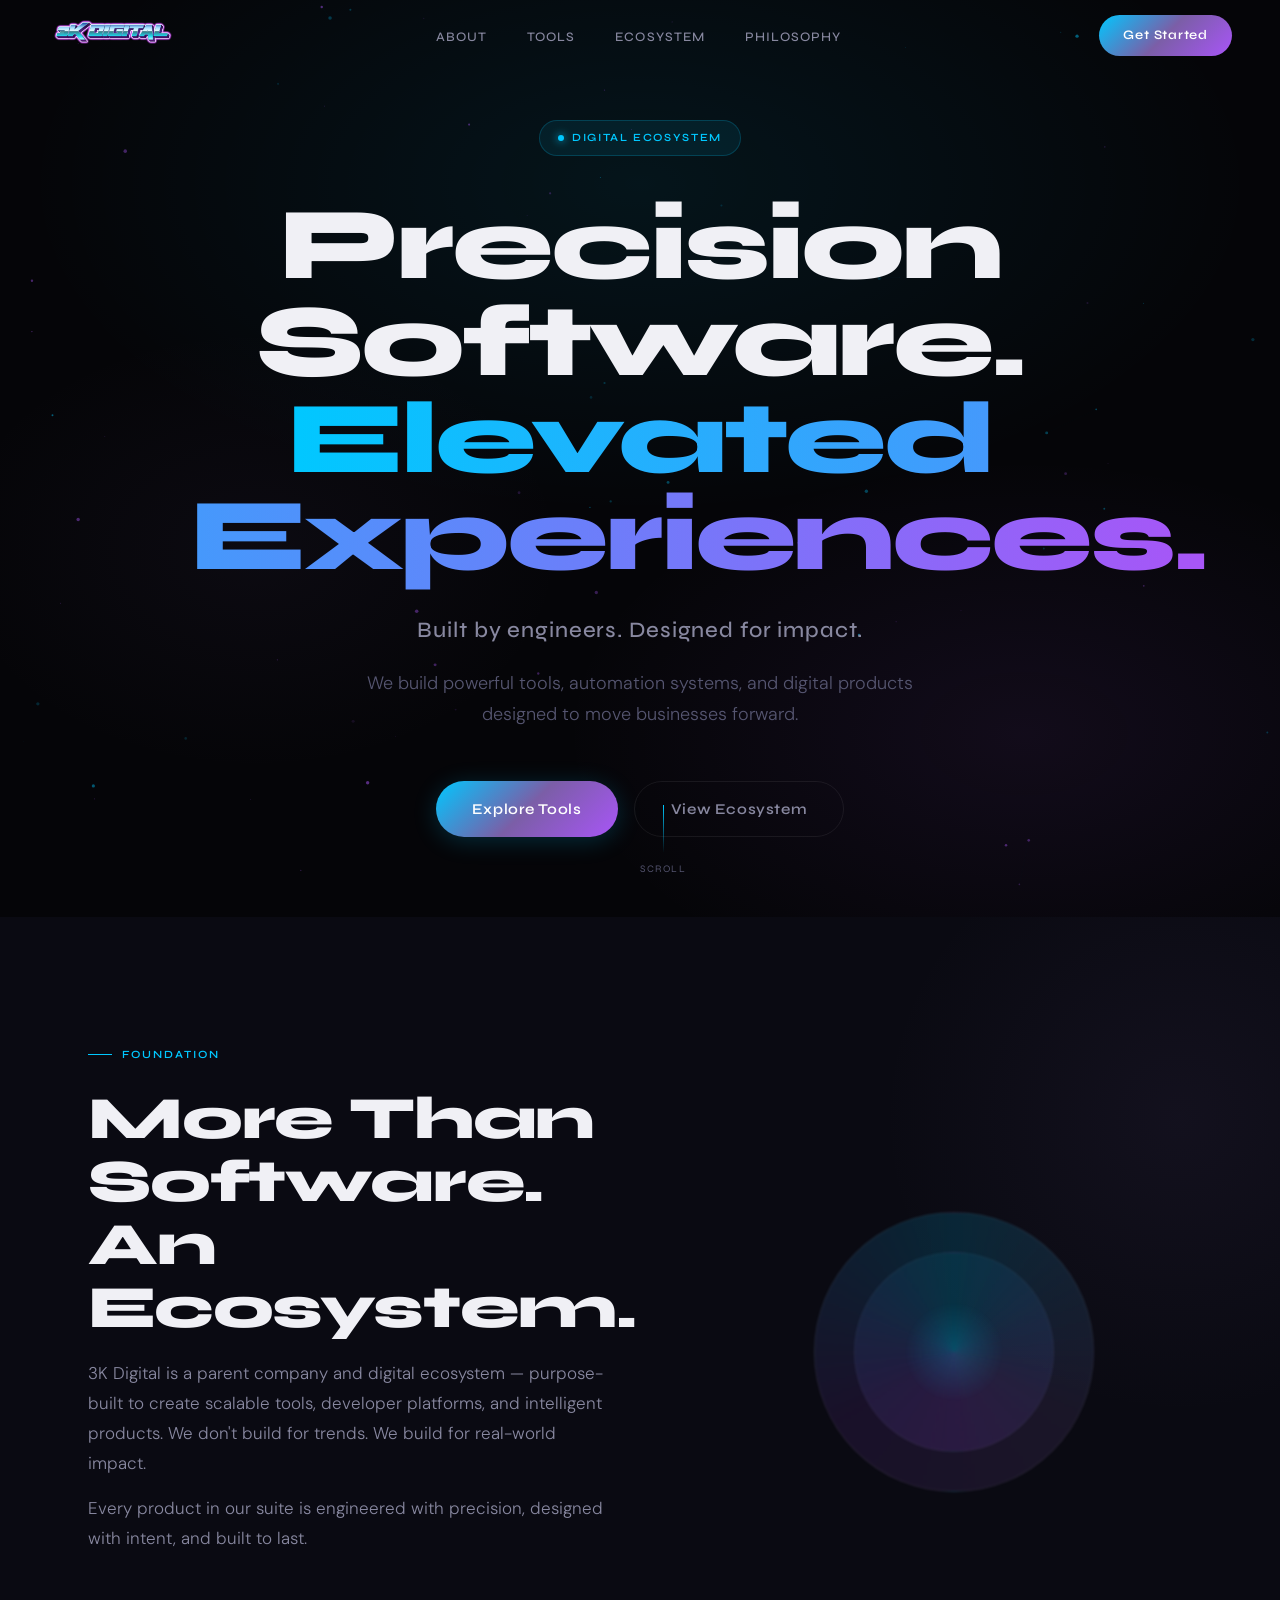
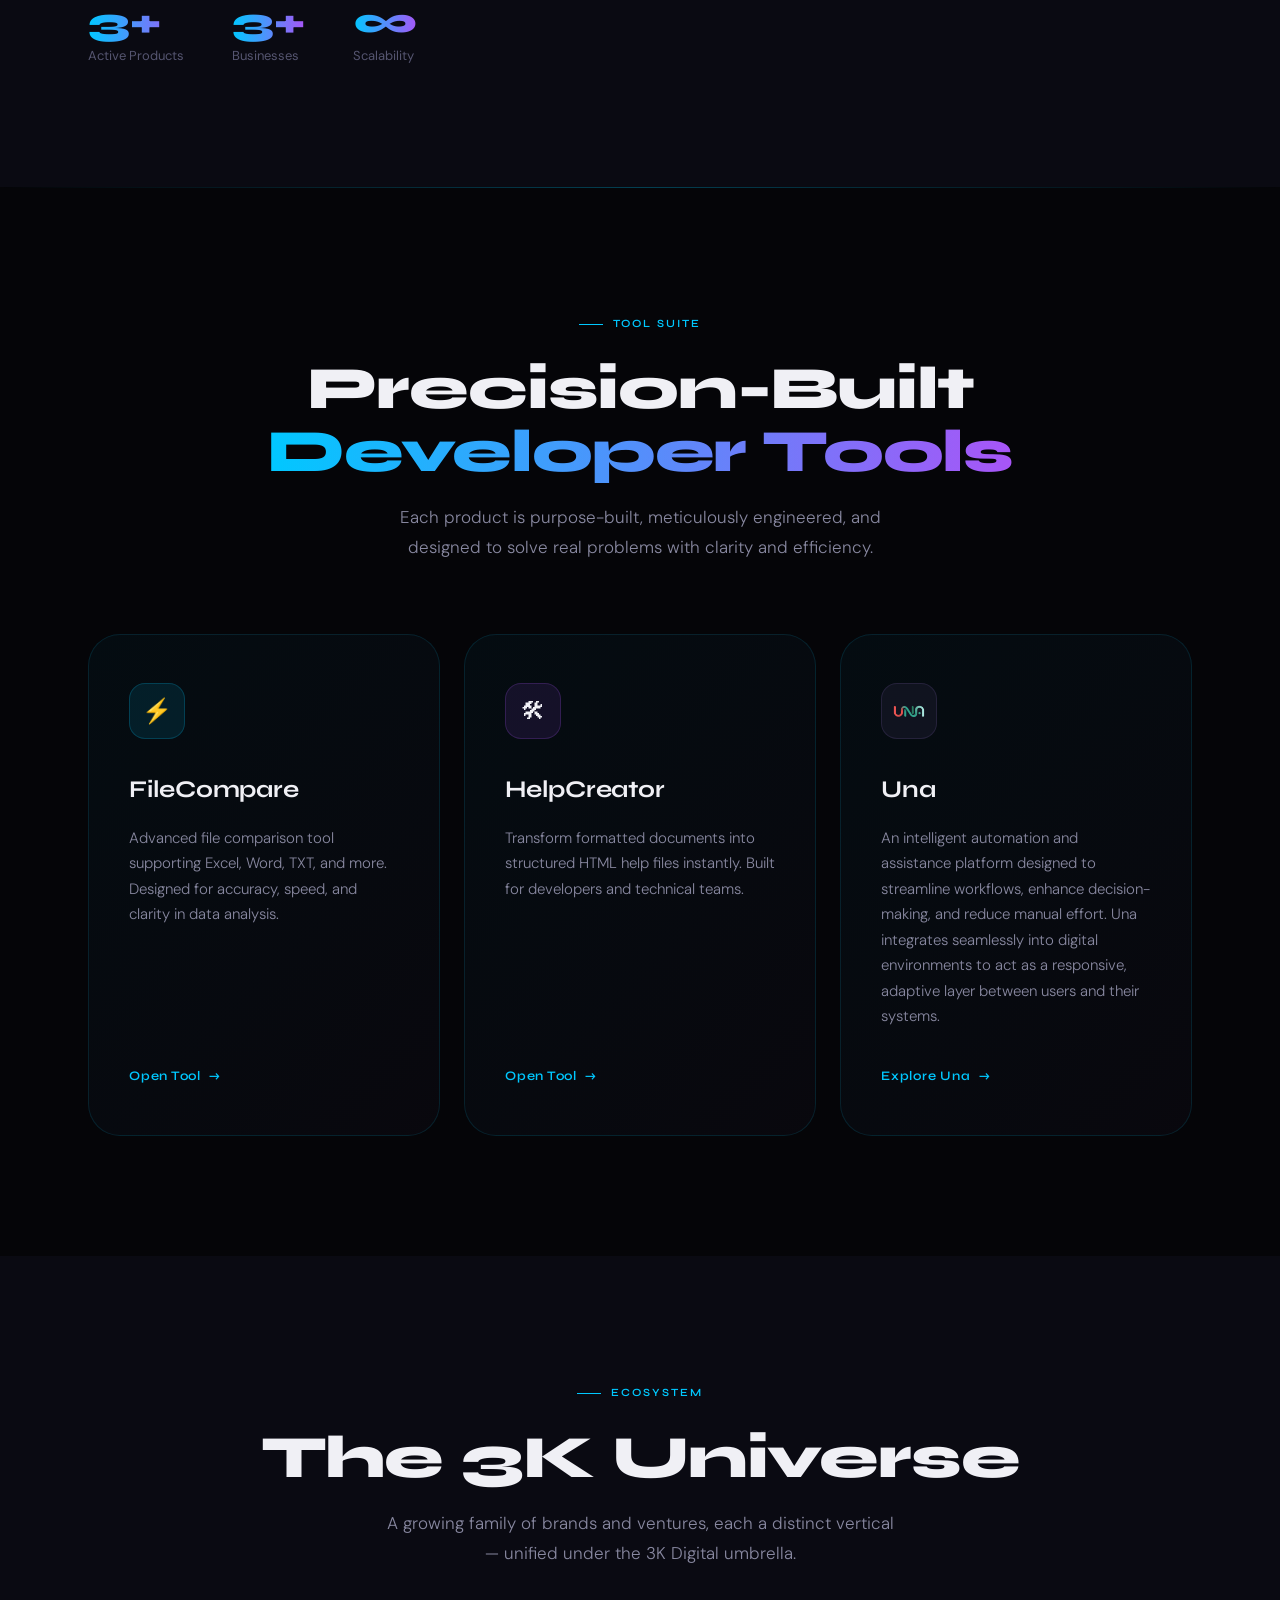
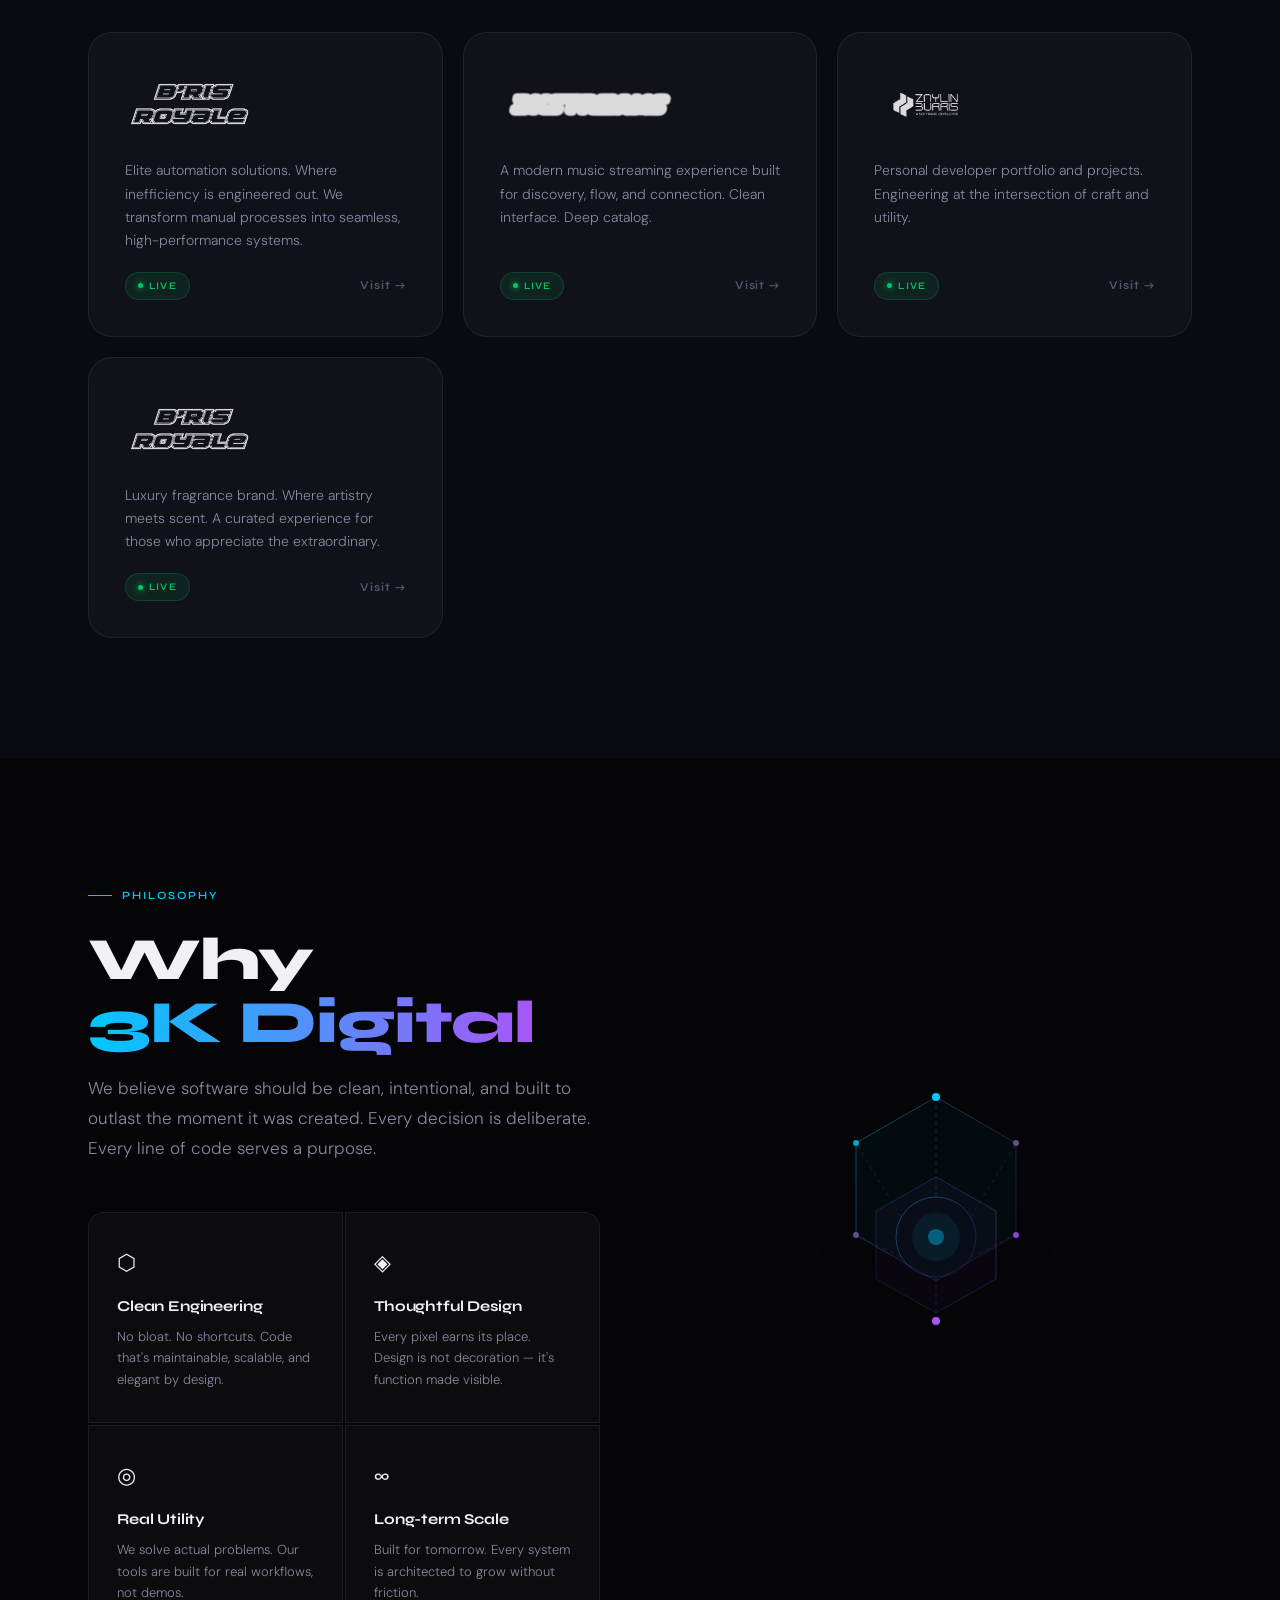
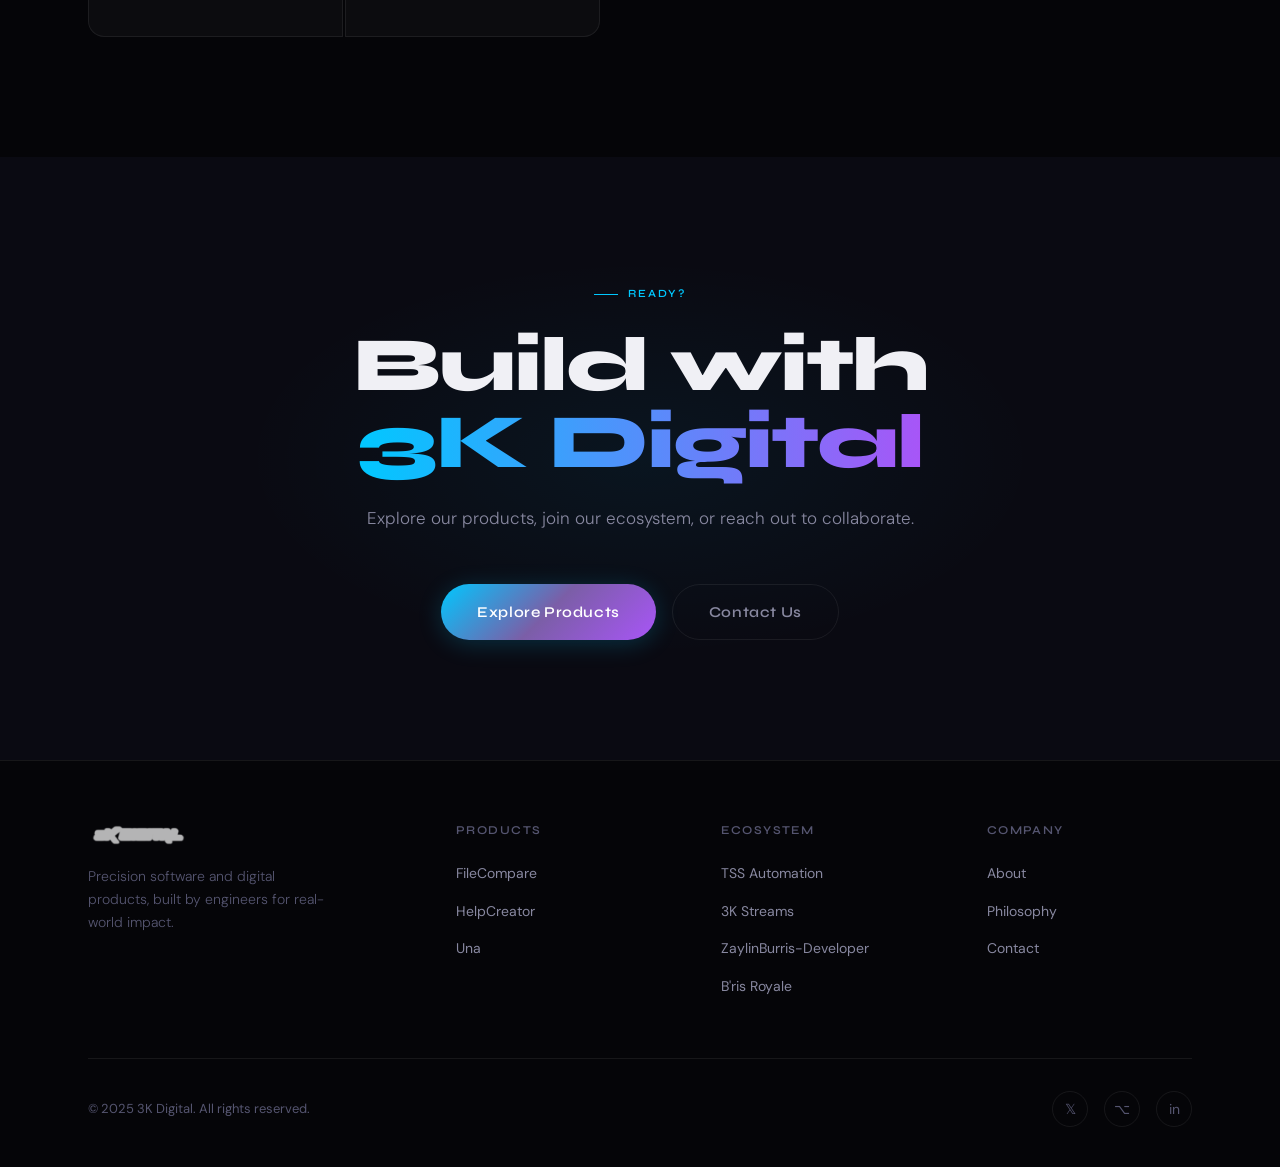
==== index.html @ b98f4174 "Architecture Improvements" ====
<!DOCTYPE html>
<html lang="en">
<head>
  <meta charset="UTF-8">
  <meta name="viewport" content="width=device-width, initial-scale=1.0">
  <title>3K Digital — Precision Software. Elevated Experiences.</title>
  <link rel="preconnect" href="https://fonts.googleapis.com">
  <link rel="preconnect" href="https://fonts.gstatic.com" crossorigin>
  <link href="https://fonts.googleapis.com/css2?family=Syne:wght@400;500;600;700;800&family=DM+Sans:ital,opsz,wght@0,9..40,300;0,9..40,400;0,9..40,500;1,9..40,300&display=swap" rel="stylesheet">
  <link rel="stylesheet" href="css/styles.css">
</head>
<body>

<!-- NAVIGATION -->
<nav id="navbar">
  <a class="nav-logo" href="#">
    <img src="assets/logos/3k-digital-logo.png" alt="3K Digital">
  </a>
  <ul class="nav-links">
    <li><a href="#about">About</a></li>
    <li><a href="#tools">Tools</a></li>
    <li><a href="#ecosystem">Ecosystem</a></li>
    <li><a href="#philosophy">Philosophy</a></li>
  </ul>
  <a href="#cta" class="nav-cta">Get Started</a>
  <div class="hamburger" id="hamburger">
    <span></span><span></span><span></span>
  </div>
</nav>

<!-- HERO -->
<section id="hero">
  <div class="hero-bg"></div>
  <canvas id="hero-canvas"></canvas>
  <div class="hero-content">
    <div class="hero-badge">Digital Ecosystem</div>
    <h1 class="hero-title">
      Precision Software.<br>
      <span class="gradient-text">Elevated Experiences.</span>
    </h1>
    <p class="hero-tagline">Built by engineers. Designed for impact.</p>
    <p class="hero-sub">We build powerful tools, automation systems, and digital products designed to move businesses forward.</p>
    <div class="hero-actions">
      <a href="#tools" class="btn-primary">Explore Tools</a>
      <a href="#ecosystem" class="btn-ghost">View Ecosystem</a>
    </div>
  </div>
  <div class="scroll-indicator">
    <div class="scroll-line"></div>
    <span>Scroll</span>
  </div>
</section>

<!-- ABOUT -->
<section id="about">
  <div class="container">
    <div class="about-grid">
      <div class="about-text reveal">
        <div class="section-label">Foundation</div>
        <h2 class="section-title">More Than Software.<br>An Ecosystem.</h2>
        <p class="section-desc">3K Digital is a parent company and digital ecosystem — purpose-built to create scalable tools, developer platforms, and intelligent products. We don't build for trends. We build for real-world impact.</p>
        <p class="section-desc" style="margin-top:16px;">Every product in our suite is engineered with precision, designed with intent, and built to last.</p>
        <div class="about-stats">
          <div class="stat">
            <div class="stat-num">3+</div>
            <div class="stat-label">Active Products</div>
          </div>
          <div class="stat">
            <div class="stat-num">3+</div>
            <div class="stat-label">Businesses</div>
          </div>
          <div class="stat">
            <div class="stat-num">∞</div>
            <div class="stat-label">Scalability</div>
          </div>
        </div>
      </div>
      <div class="about-visual reveal reveal-delay-2">
        <div class="about-orb orb-1"></div>
        <div class="about-orb orb-2"></div>
        <div class="about-orb orb-3"></div>
      </div>
    </div>
  </div>
</section>

<!-- TOOLS -->
<section id="tools">
  <div class="container">
    <div class="tools-header reveal">
      <div class="section-label">Tool Suite</div>
      <h2 class="section-title">Precision-Built<br><span class="gradient-text">Developer Tools</span></h2>
      <p class="section-desc">Each product is purpose-built, meticulously engineered, and designed to solve real problems with clarity and efficiency.</p>
    </div>
    <div class="tools-grid">

      <div class="tool-card featured reveal reveal-delay-1">
        <div class="tool-icon tool-icon-fc">⚡</div>
        <div class="tool-name">FileCompare</div>
        <div class="tool-desc">Advanced file comparison tool supporting Excel, Word, TXT, and more. Designed for accuracy, speed, and clarity in data analysis.</div>
        <a href="#" class="tool-link">Open Tool</a>
      </div>

      <div class="tool-card featured reveal reveal-delay-2">
        <div class="tool-icon tool-icon-hc">🛠</div>
        <div class="tool-name">HelpCreator</div>
        <div class="tool-desc">Transform formatted documents into structured HTML help files instantly. Built for developers and technical teams.</div>
        <a href="#" class="tool-link">Open Tool</a>
      </div>

      <div class="tool-card featured reveal reveal-delay-3">
        <div class="tool-icon tool-icon-una">
          <img src="assets/logos/una-logo.png" alt="Una">
        </div>
        <div class="tool-name">Una</div>
        <div class="tool-desc">An intelligent automation and assistance platform designed to streamline workflows, enhance decision-making, and reduce manual effort. Una integrates seamlessly into digital environments to act as a responsive, adaptive layer between users and their systems.</div>
        <a href="#" class="tool-link">Explore Una</a>
      </div>

    </div>
  </div>
</section>

<!-- ECOSYSTEM -->
<section id="ecosystem">
  <div class="container">
    <div class="eco-header reveal">
      <div class="section-label">Ecosystem</div>
      <h2 class="section-title">The 3K Universe</h2>
      <p class="section-desc" style="margin:0 auto;">A growing family of brands and ventures, each a distinct vertical — unified under the 3K Digital umbrella.</p>
    </div>

    <!--
      ECOSYSTEM CARDS
      To add a new business, copy one of the .eco-card blocks below.
      Update: logo src, description, badge class (badge-live or badge-soon), and link href.
    -->
    <div class="eco-grid" id="eco-grid">

        <div class="eco-card reveal reveal-delay-3">
            <div class="eco-logo-wrap">
                <img src="assets/logos/bris-royale-logo.png" alt="Time Saving Solutions Automation">
            </div>
            <div class="eco-desc">Elite automation solutions. Where inefficiency is engineered out. We transform manual processes into seamless, high-performance systems.</div>
            <div class="eco-footer">
                <span class="badge badge-live">Live</span>
                <a href="https://www.tss-automations.com" class="eco-link">Visit →</a>
            </div>
        </div>

        <div class="eco-card reveal reveal-delay-1">
            <div class="eco-logo-wrap">
                <img src="assets/logos/3kstreams-logo.png" alt="3K Streams">
            </div>
            <div class="eco-desc">A modern music streaming experience built for discovery, flow, and connection. Clean interface. Deep catalog.</div>
            <div class="eco-footer">
                <span class="badge badge-live">Live</span>
                <a href="https://3kstreams.azurewebsites.net" class="eco-link">Visit →</a>
            </div>
        </div>

        <div class="eco-card reveal reveal-delay-2">
            <div class="eco-logo-wrap">
                <img src="assets/logos/zaylin-burris-logo.png" alt="ZaylinBurris Developer">
            </div>
            <div class="eco-desc">Personal developer portfolio and projects. Engineering at the intersection of craft and utility.</div>
            <div class="eco-footer">
                <span class="badge badge-live">Live</span>
                <a href="https://zaylinburris-developer.us" class="eco-link">Visit →</a>
            </div>
        </div>

        <div class="eco-card reveal reveal-delay-3">
            <div class="eco-logo-wrap">
                <img src="assets/logos/bris-royale-logo.png" alt="B'ris Royale">
            </div>
            <div class="eco-desc">Luxury fragrance brand. Where artistry meets scent. A curated experience for those who appreciate the extraordinary.</div>
            <div class="eco-footer">
                <span class="badge badge-live">Live</span>
                <a href="https://www.bris-royale.com" class="eco-link">Visit →</a>
            </div>
        </div>

    </div>
  </div>
</section>

<!-- PHILOSOPHY -->
<section id="philosophy">
  <div class="container">
    <div class="phil-grid">
      <div class="reveal">
        <div class="section-label">Philosophy</div>
        <h2 class="section-title">Why<br><span class="gradient-text">3K Digital</span></h2>
        <p class="section-desc">We believe software should be clean, intentional, and built to outlast the moment it was created. Every decision is deliberate. Every line of code serves a purpose.</p>
        <div class="phil-pillars">
          <div class="pillar">
            <div class="pillar-icon">⬡</div>
            <div class="pillar-title">Clean Engineering</div>
            <div class="pillar-desc">No bloat. No shortcuts. Code that's maintainable, scalable, and elegant by design.</div>
          </div>
          <div class="pillar">
            <div class="pillar-icon">◈</div>
            <div class="pillar-title">Thoughtful Design</div>
            <div class="pillar-desc">Every pixel earns its place. Design is not decoration — it's function made visible.</div>
          </div>
          <div class="pillar">
            <div class="pillar-icon">◎</div>
            <div class="pillar-title">Real Utility</div>
            <div class="pillar-desc">We solve actual problems. Our tools are built for real workflows, not demos.</div>
          </div>
          <div class="pillar">
            <div class="pillar-icon">∞</div>
            <div class="pillar-title">Long-term Scale</div>
            <div class="pillar-desc">Built for tomorrow. Every system is architected to grow without friction.</div>
          </div>
        </div>
      </div>
      <div class="phil-visual reveal reveal-delay-2">
        <div class="phil-lines">
          <svg viewBox="0 0 500 480" fill="none" xmlns="http://www.w3.org/2000/svg">
            <defs>
              <linearGradient id="lineGrad1" x1="0" y1="0" x2="1" y2="1">
                <stop offset="0%" stop-color="#00c8ff" stop-opacity="0.4"/>
                <stop offset="100%" stop-color="#a855f7" stop-opacity="0.1"/>
              </linearGradient>
              <linearGradient id="lineGrad2" x1="1" y1="0" x2="0" y2="1">
                <stop offset="0%" stop-color="#a855f7" stop-opacity="0.3"/>
                <stop offset="100%" stop-color="#00c8ff" stop-opacity="0.1"/>
              </linearGradient>
            </defs>
            <polygon points="250,80 330,126 330,218 250,264 170,218 170,126" stroke="url(#lineGrad1)" stroke-width="1" fill="rgba(0,200,255,0.03)"/>
            <polygon points="250,160 310,194 310,262 250,296 190,262 190,194" stroke="url(#lineGrad2)" stroke-width="1" fill="rgba(168,85,247,0.03)"/>
            <polygon points="250,40 370,106 370,238 250,304 130,238 130,106" stroke="rgba(0,200,255,0.08)" stroke-width="0.5" fill="none"/>
            <polygon points="250,10 400,92 400,256 250,338 100,256 100,92" stroke="rgba(168,85,247,0.05)" stroke-width="0.5" fill="none"/>
            <circle cx="250" cy="220" r="40" fill="none" stroke="url(#lineGrad1)" stroke-width="1"/>
            <circle cx="250" cy="220" r="24" fill="rgba(0,200,255,0.08)"/>
            <circle cx="250" cy="220" r="8" fill="rgba(0,200,255,0.4)"/>
            <line x1="250" y1="180" x2="250" y2="80" stroke="rgba(0,200,255,0.2)" stroke-width="1" stroke-dasharray="4 4"/>
            <line x1="285" y1="200" x2="330" y2="126" stroke="rgba(0,200,255,0.15)" stroke-width="1" stroke-dasharray="4 4"/>
            <line x1="285" y1="240" x2="330" y2="218" stroke="rgba(168,85,247,0.15)" stroke-width="1" stroke-dasharray="4 4"/>
            <line x1="250" y1="260" x2="250" y2="304" stroke="rgba(168,85,247,0.2)" stroke-width="1" stroke-dasharray="4 4"/>
            <line x1="215" y1="240" x2="170" y2="218" stroke="rgba(168,85,247,0.15)" stroke-width="1" stroke-dasharray="4 4"/>
            <line x1="215" y1="200" x2="170" y2="126" stroke="rgba(0,200,255,0.15)" stroke-width="1" stroke-dasharray="4 4"/>
            <circle cx="250" cy="80" r="4" fill="#00c8ff"/>
            <circle cx="330" cy="126" r="3" fill="#7b5ea7" opacity="0.8"/>
            <circle cx="330" cy="218" r="3" fill="#a855f7" opacity="0.8"/>
            <circle cx="250" cy="304" r="4" fill="#a855f7"/>
            <circle cx="170" cy="218" r="3" fill="#7b5ea7" opacity="0.8"/>
            <circle cx="170" cy="126" r="3" fill="#00c8ff" opacity="0.8"/>
          </svg>
        </div>
      </div>
    </div>
  </div>
</section>

<!-- CTA -->
<section id="cta">
  <div class="container" style="position:relative;z-index:1;">
    <div class="reveal">
      <div class="section-label" style="justify-content:center;">Ready?</div>
      <h2 class="cta-title">Build with<br><span class="gradient-text">3K Digital</span></h2>
      <p class="cta-sub">Explore our products, join our ecosystem, or reach out to collaborate.</p>
      <div class="cta-actions">
        <a href="#tools" class="btn-primary">Explore Products</a>
        <a href="mailto:zaylinburris@gmail.com" class="btn-ghost">Contact Us</a>
      </div>
    </div>
  </div>
</section>

<!-- FOOTER -->
<footer>
  <div class="container">
    <div class="footer-grid">
      <div class="footer-brand">
        <img src="assets/logos/3k-digital-logo.png" alt="3K Digital">
        <p>Precision software and digital products, built by engineers for real-world impact.</p>
      </div>
      <div class="footer-col">
        <h4>Products</h4>
        <ul>
          <li><a href="#">FileCompare</a></li>
          <li><a href="#">HelpCreator</a></li>
          <li><a href="#">Una</a></li>
        </ul>
      </div>
      <div class="footer-col">
        <h4>Ecosystem</h4>
        <ul>
            <li><a href="https://www.tss-automations.com" target="_blank" rel="noopener noreferrer">TSS Automation</a></li>
            <li><a href="https://3kstreams.azurewebsites.net" target="_blank" rel="noopener noreferrer">3K Streams</a></li>
            <li><a href="https://www.zaylinburris-developer.us/" target="_blank" rel="noopener noreferrer">ZaylinBurris-Developer</a></li>
            <li><a href="https://www.bris-royale.com" target="_blank" rel="noopener noreferrer">B'ris Royale</a></li>
            <!--<li><a href="#">ZaylinBurris</a></li>
    <li><a href="#">B'ris Royale</a></li>-->
        </ul>
      </div>
      <div class="footer-col">
        <h4>Company</h4>
        <ul>
          <li><a href="#about">About</a></li>
          <li><a href="#philosophy">Philosophy</a></li>
          <li><a href="mailto:zaylinburris@gmail.com">Contact</a></li>
        </ul>
      </div>
    </div>
    <div class="footer-bottom">
      <div class="footer-copy">© 2025 3K Digital. All rights reserved.</div>
      <div class="social-links">
        <a href="#" class="social-link" aria-label="Twitter">𝕏</a>
        <a href="#" class="social-link" aria-label="GitHub">⌥</a>
        <a href="#" class="social-link" aria-label="LinkedIn">in</a>
      </div>
    </div>
  </div>
</footer>

<script src="js/main.js"></script>
</body>
</html>
---- css/styles.css ----
/* ─────────────────────────────────────────
   3K Digital — Main Stylesheet
   ───────────────────────────────────────── */

:root {
  --bg-primary: #050508;
  --bg-secondary: #0a0a12;
  --bg-card: rgba(255,255,255,0.03);
  --bg-card-hover: rgba(255,255,255,0.06);
  --border: rgba(255,255,255,0.07);
  --border-hover: rgba(100,180,255,0.25);
  --text-primary: #f0f0f5;
  --text-secondary: #8888a0;
  --text-muted: #555570;
  --accent-cyan: #00c8ff;
  --accent-purple: #7b5ea7;
  --accent-violet: #a855f7;
  --accent-gradient: linear-gradient(135deg, #00c8ff 0%, #7b5ea7 50%, #a855f7 100%);
  --accent-gradient-text: linear-gradient(90deg, #00c8ff, #a855f7);
  --glow-cyan: 0 0 40px rgba(0,200,255,0.15);
  --glow-purple: 0 0 40px rgba(168,85,247,0.15);
  --radius-sm: 8px;
  --radius-md: 16px;
  --radius-lg: 24px;
  --radius-xl: 32px;
  --font-display: 'Syne', sans-serif;
  --font-body: 'DM Sans', sans-serif;
  --nav-height: 72px;
  --section-pad: 120px;
}

*, *::before, *::after { box-sizing: border-box; margin: 0; padding: 0; }
html { scroll-behavior: smooth; }

body {
  background: var(--bg-primary);
  color: var(--text-primary);
  font-family: var(--font-body);
  font-size: 16px;
  line-height: 1.6;
  overflow-x: hidden;
  -webkit-font-smoothing: antialiased;
}

/* ─── SCROLLBAR ─── */
::-webkit-scrollbar { width: 4px; }
::-webkit-scrollbar-track { background: var(--bg-primary); }
::-webkit-scrollbar-thumb { background: var(--accent-purple); border-radius: 2px; }

/* ─── NAV ─── */
nav {
  position: fixed;
  top: 0; left: 0; right: 0;
  height: var(--nav-height);
  display: flex;
  align-items: center;
  justify-content: space-between;
  padding: 0 48px;
  z-index: 1000;
  transition: background 0.4s ease, backdrop-filter 0.4s ease, border-color 0.4s ease;
  border-bottom: 1px solid transparent;
}
nav.scrolled {
  background: rgba(5,5,8,0.85);
  backdrop-filter: blur(20px);
  border-color: var(--border);
}
.nav-logo img {
  height: 36px;
  width: auto;
  object-fit: contain;
}
.nav-links {
  display: flex;
  gap: 40px;
  list-style: none;
}
.nav-links a {
  color: var(--text-secondary);
  text-decoration: none;
  font-family: var(--font-display);
  font-size: 13px;
  font-weight: 500;
  letter-spacing: 0.08em;
  text-transform: uppercase;
  transition: color 0.2s;
}
.nav-links a:hover { color: var(--text-primary); }
.nav-cta {
  background: var(--accent-gradient);
  color: white;
  border: none;
  padding: 10px 24px;
  border-radius: 100px;
  font-family: var(--font-display);
  font-size: 13px;
  font-weight: 600;
  letter-spacing: 0.06em;
  cursor: pointer;
  transition: opacity 0.2s, transform 0.2s;
  text-decoration: none;
}
.nav-cta:hover { opacity: 0.85; transform: scale(1.02); }
.hamburger { display: none; flex-direction: column; gap: 5px; cursor: pointer; }
.hamburger span { display: block; width: 22px; height: 2px; background: var(--text-primary); border-radius: 2px; transition: all 0.3s; }

/* ─── HERO ─── */
#hero {
  position: relative;
  min-height: 100vh;
  display: flex;
  align-items: center;
  justify-content: center;
  text-align: center;
  padding: 120px 24px 80px;
  overflow: hidden;
}
#hero-canvas {
  position: absolute;
  top: 0; left: 0;
  width: 100%; height: 100%;
  pointer-events: none;
  z-index: 0;
}
.hero-bg {
  position: absolute;
  inset: 0;
  background:
    radial-gradient(ellipse 80% 60% at 50% 20%, rgba(0,200,255,0.08) 0%, transparent 60%),
    radial-gradient(ellipse 60% 50% at 80% 80%, rgba(168,85,247,0.08) 0%, transparent 60%),
    radial-gradient(ellipse 40% 40% at 20% 60%, rgba(123,94,167,0.06) 0%, transparent 60%);
}
.hero-content { position: relative; z-index: 1; max-width: 900px; }

.hero-badge {
  display: inline-flex;
  align-items: center;
  gap: 8px;
  background: rgba(0,200,255,0.08);
  border: 1px solid rgba(0,200,255,0.2);
  color: var(--accent-cyan);
  font-family: var(--font-display);
  font-size: 11px;
  font-weight: 600;
  letter-spacing: 0.15em;
  text-transform: uppercase;
  padding: 8px 18px;
  border-radius: 100px;
  margin-bottom: 40px;
  opacity: 0;
  animation: fadeUp 0.8s 0.2s forwards;
}
.hero-badge::before {
  content: '';
  width: 6px; height: 6px;
  border-radius: 50%;
  background: var(--accent-cyan);
  box-shadow: 0 0 8px var(--accent-cyan);
  animation: pulse 2s infinite;
}

h1.hero-title {
  font-family: var(--font-display);
  font-size: clamp(52px, 8vw, 108px);
  font-weight: 800;
  line-height: 0.95;
  letter-spacing: -0.03em;
  margin-bottom: 28px;
  opacity: 0;
  animation: fadeUp 0.9s 0.4s forwards;
}
.gradient-text {
  background: var(--accent-gradient-text);
  -webkit-background-clip: text;
  -webkit-text-fill-color: transparent;
  background-clip: text;
}
.hero-tagline {
  font-family: var(--font-display);
  font-size: clamp(16px, 2.5vw, 22px);
  font-weight: 500;
  color: var(--text-secondary);
  letter-spacing: 0.04em;
  margin-bottom: 20px;
  opacity: 0;
  animation: fadeUp 0.9s 0.55s forwards;
}
.hero-sub {
  font-size: clamp(15px, 1.8vw, 18px);
  color: var(--text-muted);
  max-width: 600px;
  margin: 0 auto 52px;
  line-height: 1.7;
  font-weight: 300;
  opacity: 0;
  animation: fadeUp 0.9s 0.7s forwards;
}
.hero-actions {
  display: flex;
  gap: 16px;
  justify-content: center;
  flex-wrap: wrap;
  opacity: 0;
  animation: fadeUp 0.9s 0.85s forwards;
}

/* ─── SCROLL INDICATOR ─── */
.scroll-indicator {
  position: absolute;
  bottom: 40px;
  left: 50%;
  transform: translateX(-50%);
  display: flex;
  flex-direction: column;
  align-items: center;
  gap: 8px;
  opacity: 0;
  animation: fadeUp 1s 1.2s forwards;
}
.scroll-indicator span {
  font-size: 10px;
  letter-spacing: 0.15em;
  text-transform: uppercase;
  color: var(--text-muted);
  font-family: var(--font-display);
}
.scroll-line {
  width: 1px;
  height: 48px;
  background: linear-gradient(to bottom, var(--accent-cyan), transparent);
  animation: scrollLine 1.5s ease-in-out infinite;
}

/* ─── BUTTONS ─── */
.btn-primary {
  background: var(--accent-gradient);
  color: white;
  border: none;
  padding: 16px 36px;
  border-radius: 100px;
  font-family: var(--font-display);
  font-size: 15px;
  font-weight: 600;
  letter-spacing: 0.04em;
  cursor: pointer;
  text-decoration: none;
  display: inline-block;
  transition: transform 0.25s ease, box-shadow 0.25s ease, opacity 0.25s;
  box-shadow: 0 4px 24px rgba(0,200,255,0.2);
}
.btn-primary:hover {
  transform: translateY(-2px) scale(1.02);
  box-shadow: 0 8px 36px rgba(0,200,255,0.3);
}
.btn-ghost {
  background: transparent;
  color: var(--text-secondary);
  border: 1px solid var(--border);
  padding: 15px 36px;
  border-radius: 100px;
  font-family: var(--font-display);
  font-size: 15px;
  font-weight: 600;
  letter-spacing: 0.04em;
  cursor: pointer;
  text-decoration: none;
  display: inline-block;
  transition: border-color 0.25s, color 0.25s, transform 0.25s;
}
.btn-ghost:hover {
  border-color: var(--border-hover);
  color: var(--text-primary);
  transform: translateY(-2px);
}
.btn-sm { padding: 10px 22px; font-size: 13px; }

/* ─── SECTIONS ─── */
section { padding: var(--section-pad) 0; }
.container { max-width: 1200px; margin: 0 auto; padding: 0 48px; }

.section-label {
  display: inline-flex;
  align-items: center;
  gap: 10px;
  font-family: var(--font-display);
  font-size: 11px;
  font-weight: 600;
  letter-spacing: 0.18em;
  text-transform: uppercase;
  color: var(--accent-cyan);
  margin-bottom: 24px;
}
.section-label::before {
  content: '';
  width: 24px;
  height: 1px;
  background: var(--accent-cyan);
}
h2.section-title {
  font-family: var(--font-display);
  font-size: clamp(36px, 5vw, 60px);
  font-weight: 800;
  line-height: 1.05;
  letter-spacing: -0.02em;
  margin-bottom: 20px;
}
.section-desc {
  font-size: 17px;
  color: var(--text-secondary);
  line-height: 1.75;
  font-weight: 300;
  max-width: 520px;
}

/* ─── ABOUT ─── */
#about { background: var(--bg-secondary); position: relative; overflow: hidden; }
#about::before {
  content: '';
  position: absolute;
  right: -200px; top: -100px;
  width: 600px; height: 600px;
  border-radius: 50%;
  background: radial-gradient(circle, rgba(123,94,167,0.08) 0%, transparent 70%);
  pointer-events: none;
}
.about-grid { display: grid; grid-template-columns: 1fr 1fr; gap: 80px; align-items: center; }
.about-visual { position: relative; height: 420px; display: flex; align-items: center; justify-content: center; }
.about-orb { position: absolute; border-radius: 50%; filter: blur(1px); }
.orb-1 {
  width: 280px; height: 280px;
  background: conic-gradient(from 0deg, rgba(0,200,255,0.15), rgba(123,94,167,0.15), rgba(168,85,247,0.1), rgba(0,200,255,0.15));
  border: 1px solid rgba(255,255,255,0.06);
  animation: orbSpin 20s linear infinite;
}
.orb-2 {
  width: 200px; height: 200px;
  background: conic-gradient(from 180deg, rgba(168,85,247,0.12), rgba(0,200,255,0.08), rgba(168,85,247,0.12));
  border: 1px solid rgba(255,255,255,0.04);
  animation: orbSpin 14s linear infinite reverse;
}
.orb-3 {
  width: 100px; height: 100px;
  background: radial-gradient(circle, rgba(0,200,255,0.2) 0%, transparent 70%);
  animation: orbPulse 3s ease-in-out infinite;
}
.about-stats { display: flex; gap: 48px; margin-top: 48px; }
.stat-num {
  font-family: var(--font-display);
  font-size: 40px;
  font-weight: 800;
  background: var(--accent-gradient-text);
  -webkit-background-clip: text;
  -webkit-text-fill-color: transparent;
  background-clip: text;
  line-height: 1;
  margin-bottom: 4px;
}
.stat-label { font-size: 13px; color: var(--text-muted); font-weight: 400; }

/* ─── TOOLS ─── */
#tools { position: relative; overflow: hidden; }
#tools::before {
  content: '';
  position: absolute;
  top: 0; left: 0; right: 0;
  height: 1px;
  background: linear-gradient(90deg, transparent, rgba(0,200,255,0.3), transparent);
}
.tools-header { text-align: center; margin-bottom: 72px; }
.tools-header .section-label { justify-content: center; }
.tools-header .section-desc { margin: 0 auto; text-align: center; }
.tools-grid { display: grid; grid-template-columns: repeat(3, 1fr); gap: 24px; }

.tool-card {
  position: relative;
  background: var(--bg-card);
  border: 1px solid var(--border);
  border-radius: var(--radius-xl);
  padding: 48px 40px;
  cursor: pointer;
  transition: border-color 0.35s ease, background 0.35s ease, transform 0.35s ease, box-shadow 0.35s ease;
  overflow: hidden;
  display: flex;
  flex-direction: column;
}
.tool-card::before {
  content: '';
  position: absolute;
  inset: 0;
  background: var(--accent-gradient);
  opacity: 0;
  transition: opacity 0.35s ease;
  border-radius: var(--radius-xl);
  z-index: 0;
}
.tool-card:hover {
  border-color: transparent;
  transform: translateY(-6px);
  box-shadow: 0 24px 60px rgba(0,200,255,0.12), 0 0 0 1px rgba(0,200,255,0.2);
}
.tool-card:hover::before { opacity: 0.06; }
.tool-card > * { position: relative; z-index: 1; }

.tool-icon {
  width: 56px; height: 56px;
  border-radius: var(--radius-md);
  display: flex;
  align-items: center;
  justify-content: center;
  margin-bottom: 32px;
  font-size: 24px;
  transition: transform 0.35s ease;
}
.tool-card:hover .tool-icon { transform: scale(1.1) rotate(-4deg); }
.tool-icon-fc { background: rgba(0,200,255,0.1); border: 1px solid rgba(0,200,255,0.2); }
.tool-icon-hc { background: rgba(168,85,247,0.1); border: 1px solid rgba(168,85,247,0.2); }
.tool-icon-una { background: rgba(123,94,167,0.1); border: 1px solid rgba(123,94,167,0.2); }
.tool-icon-una img { width: 36px; height: auto; object-fit: contain; }

.tool-name {
  font-family: var(--font-display);
  font-size: 24px;
  font-weight: 700;
  margin-bottom: 16px;
  letter-spacing: -0.01em;
}
.tool-desc {
  font-size: 15px;
  color: var(--text-secondary);
  line-height: 1.7;
  font-weight: 300;
  flex: 1;
  margin-bottom: 36px;
}
.tool-link {
  display: inline-flex;
  align-items: center;
  gap: 8px;
  font-family: var(--font-display);
  font-size: 13px;
  font-weight: 600;
  letter-spacing: 0.06em;
  color: var(--accent-cyan);
  text-decoration: none;
  transition: gap 0.2s;
}
.tool-card:hover .tool-link { gap: 12px; }
.tool-link::after { content: '→'; }
.tool-card.featured {
  background: linear-gradient(135deg, rgba(0,200,255,0.04) 0%, rgba(123,94,167,0.04) 100%);
  border-color: rgba(0,200,255,0.12);
}

/* ─── ECOSYSTEM ─── */
#ecosystem { background: var(--bg-secondary); position: relative; }
.eco-header { text-align: center; margin-bottom: 64px; }
.eco-header .section-label { justify-content: center; }
.eco-grid { display: grid; grid-template-columns: repeat(3, 1fr); gap: 20px; }

.eco-card {
  background: var(--bg-card);
  border: 1px solid var(--border);
  border-radius: var(--radius-lg);
  padding: 36px;
  transition: border-color 0.3s, transform 0.3s, box-shadow 0.3s;
  display: flex;
  flex-direction: column;
  gap: 20px;
}
.eco-card:hover {
  border-color: var(--border-hover);
  transform: translateY(-4px);
  box-shadow: 0 16px 40px rgba(0,0,0,0.3);
}
.eco-logo-wrap { height: 70px; display: flex; align-items: center; }
.eco-logo-wrap img {
  max-height: 52px;
  max-width: 180px;
  width: auto;
  object-fit: contain;
  filter: brightness(0) invert(1);
  opacity: 0.85;
  transition: opacity 0.3s;
}
.eco-card:hover .eco-logo-wrap img { opacity: 1; }
.eco-desc {
  font-size: 14px;
  color: var(--text-secondary);
  line-height: 1.65;
  font-weight: 300;
  flex: 1;
}
.eco-footer { display: flex; align-items: center; justify-content: space-between; margin-top: auto; }

.badge {
  display: inline-flex;
  align-items: center;
  gap: 6px;
  font-family: var(--font-display);
  font-size: 10px;
  font-weight: 600;
  letter-spacing: 0.12em;
  text-transform: uppercase;
  padding: 5px 12px;
  border-radius: 100px;
}
.badge-live { background: rgba(0,200,100,0.1); color: #00c864; border: 1px solid rgba(0,200,100,0.2); }
.badge-live::before {
  content: '';
  width: 5px; height: 5px;
  border-radius: 50%;
  background: #00c864;
  box-shadow: 0 0 6px #00c864;
  animation: pulse 2s infinite;
}
.badge-soon { background: rgba(168,85,247,0.1); color: var(--accent-violet); border: 1px solid rgba(168,85,247,0.2); }

.eco-link { font-family: var(--font-display); font-size: 12px; font-weight: 600; letter-spacing: 0.08em; color: var(--text-muted); text-decoration: none; transition: color 0.2s; }
.eco-link:hover { color: var(--accent-cyan); }

/* ─── PHILOSOPHY ─── */
#philosophy { position: relative; overflow: hidden; }
.phil-grid { display: grid; grid-template-columns: 1fr 1fr; gap: 80px; align-items: center; }
.phil-pillars { display: grid; grid-template-columns: 1fr 1fr; gap: 2px; margin-top: 48px; }
.pillar {
  background: var(--bg-card);
  border: 1px solid var(--border);
  padding: 32px 28px;
  transition: background 0.3s, border-color 0.3s;
}
.pillar:first-child { border-radius: var(--radius-md) 0 0 0; }
.pillar:nth-child(2) { border-radius: 0 var(--radius-md) 0 0; }
.pillar:nth-child(3) { border-radius: 0 0 0 var(--radius-md); }
.pillar:last-child { border-radius: 0 0 var(--radius-md) 0; }
.pillar:hover { background: var(--bg-card-hover); border-color: var(--border-hover); }
.pillar-icon { font-size: 22px; margin-bottom: 14px; }
.pillar-title { font-family: var(--font-display); font-size: 15px; font-weight: 700; margin-bottom: 8px; letter-spacing: -0.01em; }
.pillar-desc { font-size: 13px; color: var(--text-secondary); line-height: 1.65; font-weight: 300; }

.phil-visual { position: relative; height: 480px; display: flex; align-items: center; justify-content: center; }
.phil-lines { position: absolute; inset: 0; overflow: hidden; }
.phil-lines svg { width: 100%; height: 100%; }

/* ─── CTA ─── */
#cta { background: var(--bg-secondary); text-align: center; position: relative; overflow: hidden; }
#cta::before {
  content: '';
  position: absolute;
  top: 50%; left: 50%;
  transform: translate(-50%, -50%);
  width: 800px; height: 400px;
  background: radial-gradient(ellipse, rgba(0,200,255,0.06) 0%, transparent 70%);
  pointer-events: none;
}
.cta-title {
  font-family: var(--font-display);
  font-size: clamp(40px, 6vw, 80px);
  font-weight: 800;
  letter-spacing: -0.025em;
  line-height: 1;
  margin-bottom: 24px;
}
.cta-sub { font-size: 17px; color: var(--text-secondary); margin-bottom: 52px; font-weight: 300; }
.cta-actions { display: flex; gap: 16px; justify-content: center; flex-wrap: wrap; }

/* ─── FOOTER ─── */
footer { border-top: 1px solid var(--border); padding: 60px 0 40px; }
.footer-grid { display: grid; grid-template-columns: 1.5fr 1fr 1fr 1fr; gap: 60px; margin-bottom: 60px; }
.footer-brand img { height: 28px; width: auto; margin-bottom: 16px; display: block; filter: brightness(0) invert(1); opacity: 0.7; }
.footer-brand p { font-size: 14px; color: var(--text-muted); line-height: 1.65; font-weight: 300; max-width: 240px; }
.footer-col h4 { font-family: var(--font-display); font-size: 12px; font-weight: 600; letter-spacing: 0.12em; text-transform: uppercase; color: var(--text-muted); margin-bottom: 20px; }
.footer-col ul { list-style: none; display: flex; flex-direction: column; gap: 12px; }
.footer-col a { font-size: 14px; color: var(--text-secondary); text-decoration: none; transition: color 0.2s; }
.footer-col a:hover { color: var(--text-primary); }
.footer-bottom { display: flex; align-items: center; justify-content: space-between; padding-top: 32px; border-top: 1px solid var(--border); }
.footer-copy { font-size: 13px; color: var(--text-muted); }
.social-links { display: flex; gap: 16px; }
.social-link {
  width: 36px; height: 36px;
  border: 1px solid var(--border);
  border-radius: 50%;
  display: flex; align-items: center; justify-content: center;
  color: var(--text-muted);
  text-decoration: none;
  font-size: 14px;
  transition: border-color 0.2s, color 0.2s, transform 0.2s;
}
.social-link:hover { border-color: var(--border-hover); color: var(--accent-cyan); transform: translateY(-2px); }

/* ─── ANIMATIONS ─── */
@keyframes fadeUp {
  from { opacity: 0; transform: translateY(24px); }
  to { opacity: 1; transform: translateY(0); }
}
@keyframes pulse {
  0%, 100% { opacity: 1; }
  50% { opacity: 0.4; }
}
@keyframes orbSpin {
  from { transform: rotate(0deg); }
  to { transform: rotate(360deg); }
}
@keyframes orbPulse {
  0%, 100% { transform: scale(1); opacity: 0.8; }
  50% { transform: scale(1.2); opacity: 1; }
}
@keyframes scrollLine {
  0% { transform: scaleY(0); transform-origin: top; }
  50% { transform: scaleY(1); transform-origin: top; }
  51% { transform: scaleY(1); transform-origin: bottom; }
  100% { transform: scaleY(0); transform-origin: bottom; }
}

.reveal {
  opacity: 0;
  transform: translateY(32px);
  transition: opacity 0.8s ease, transform 0.8s ease;
}
.reveal.visible { opacity: 1; transform: translateY(0); }
.reveal-delay-1 { transition-delay: 0.1s; }
.reveal-delay-2 { transition-delay: 0.2s; }
.reveal-delay-3 { transition-delay: 0.3s; }
.reveal-delay-4 { transition-delay: 0.4s; }

/* ─── RESPONSIVE ─── */
@media (max-width: 900px) {
  :root { --section-pad: 80px; }
  .container { padding: 0 24px; }
  nav { padding: 0 24px; }
  .nav-links, .nav-cta { display: none; }
  .hamburger { display: flex; }
  .about-grid, .phil-grid { grid-template-columns: 1fr; gap: 48px; }
  .about-visual, .phil-visual { height: 260px; }
  .tools-grid { grid-template-columns: 1fr; }
  .eco-grid { grid-template-columns: 1fr 1fr; }
  .footer-grid { grid-template-columns: 1fr 1fr; gap: 40px; }
}
@media (max-width: 600px) {
  .eco-grid { grid-template-columns: 1fr; }
  .footer-grid { grid-template-columns: 1fr; }
  .footer-bottom { flex-direction: column; gap: 16px; }
  .phil-pillars { grid-template-columns: 1fr; }
  .pillar:first-child { border-radius: var(--radius-md) var(--radius-md) 0 0; }
  .pillar:nth-child(2) { border-radius: 0; }
  .pillar:nth-child(3) { border-radius: 0; }
  .pillar:last-child { border-radius: 0 0 var(--radius-md) var(--radius-md); }
}
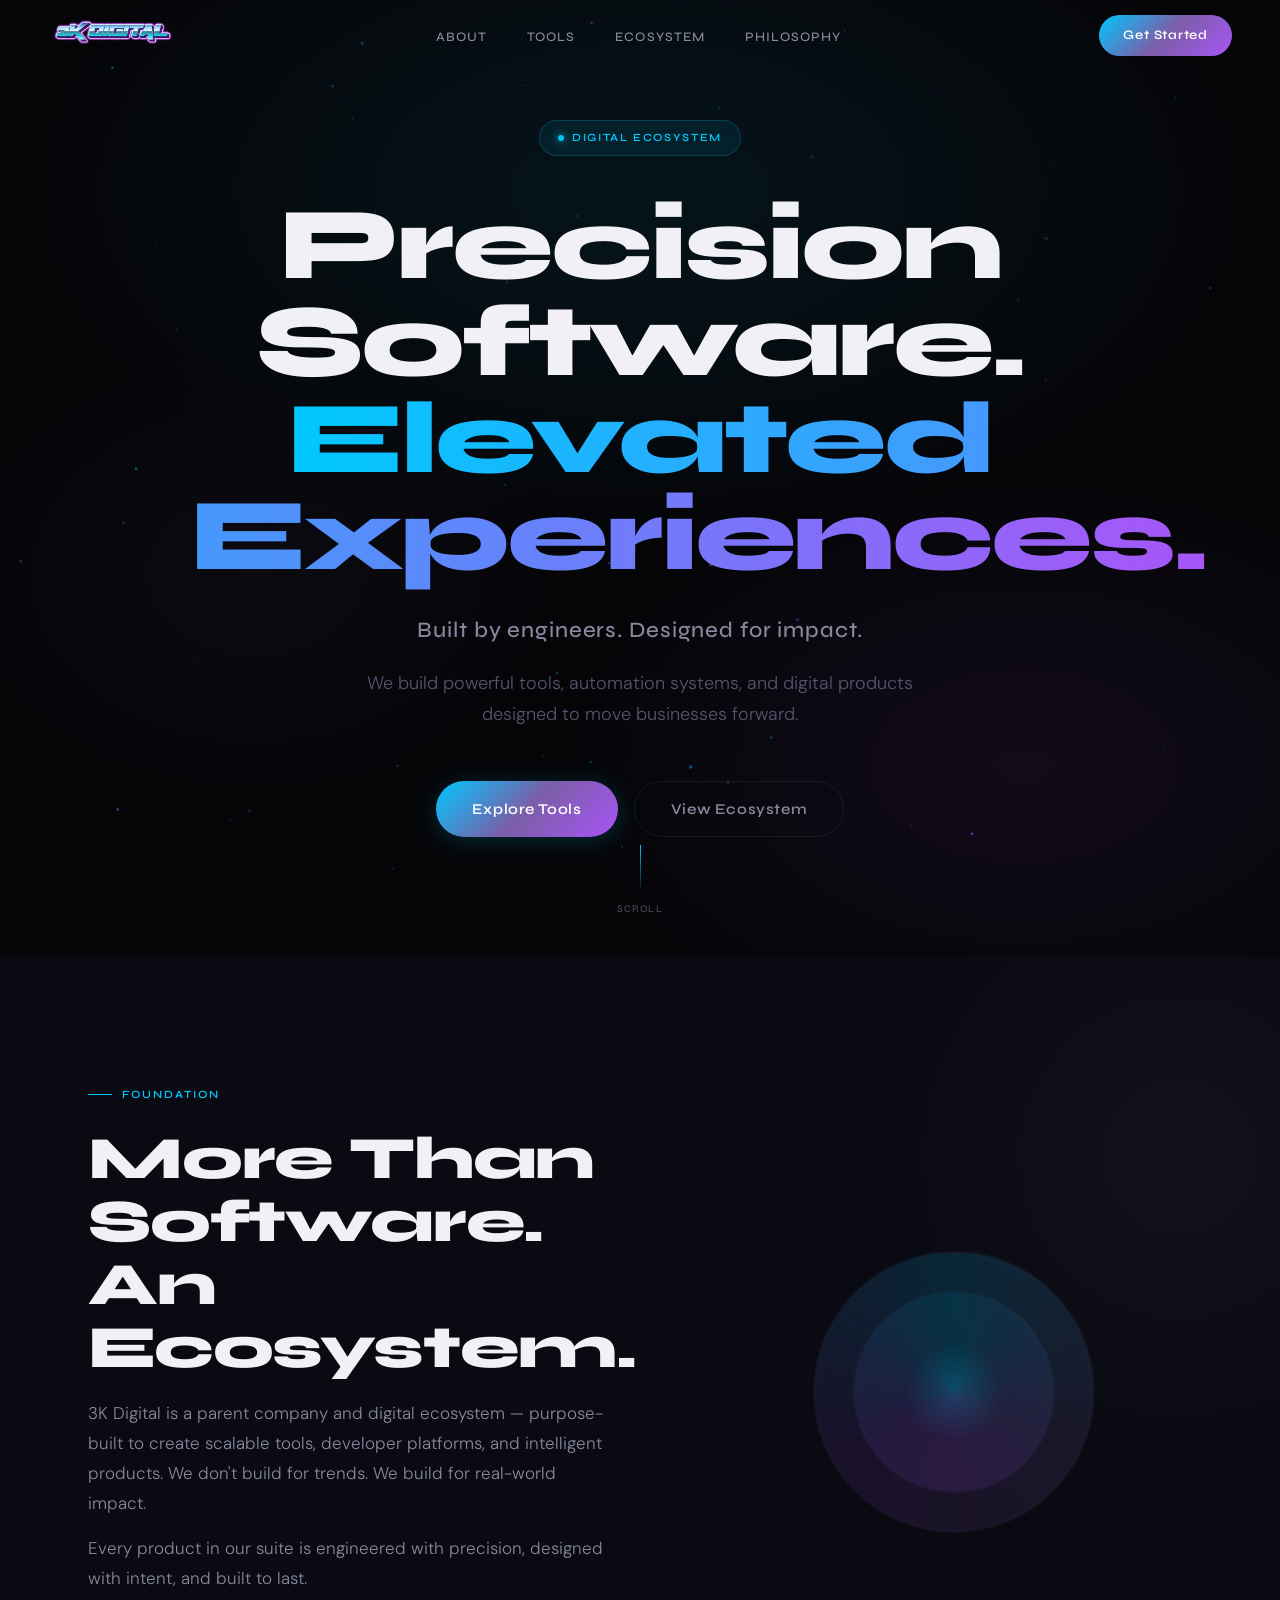
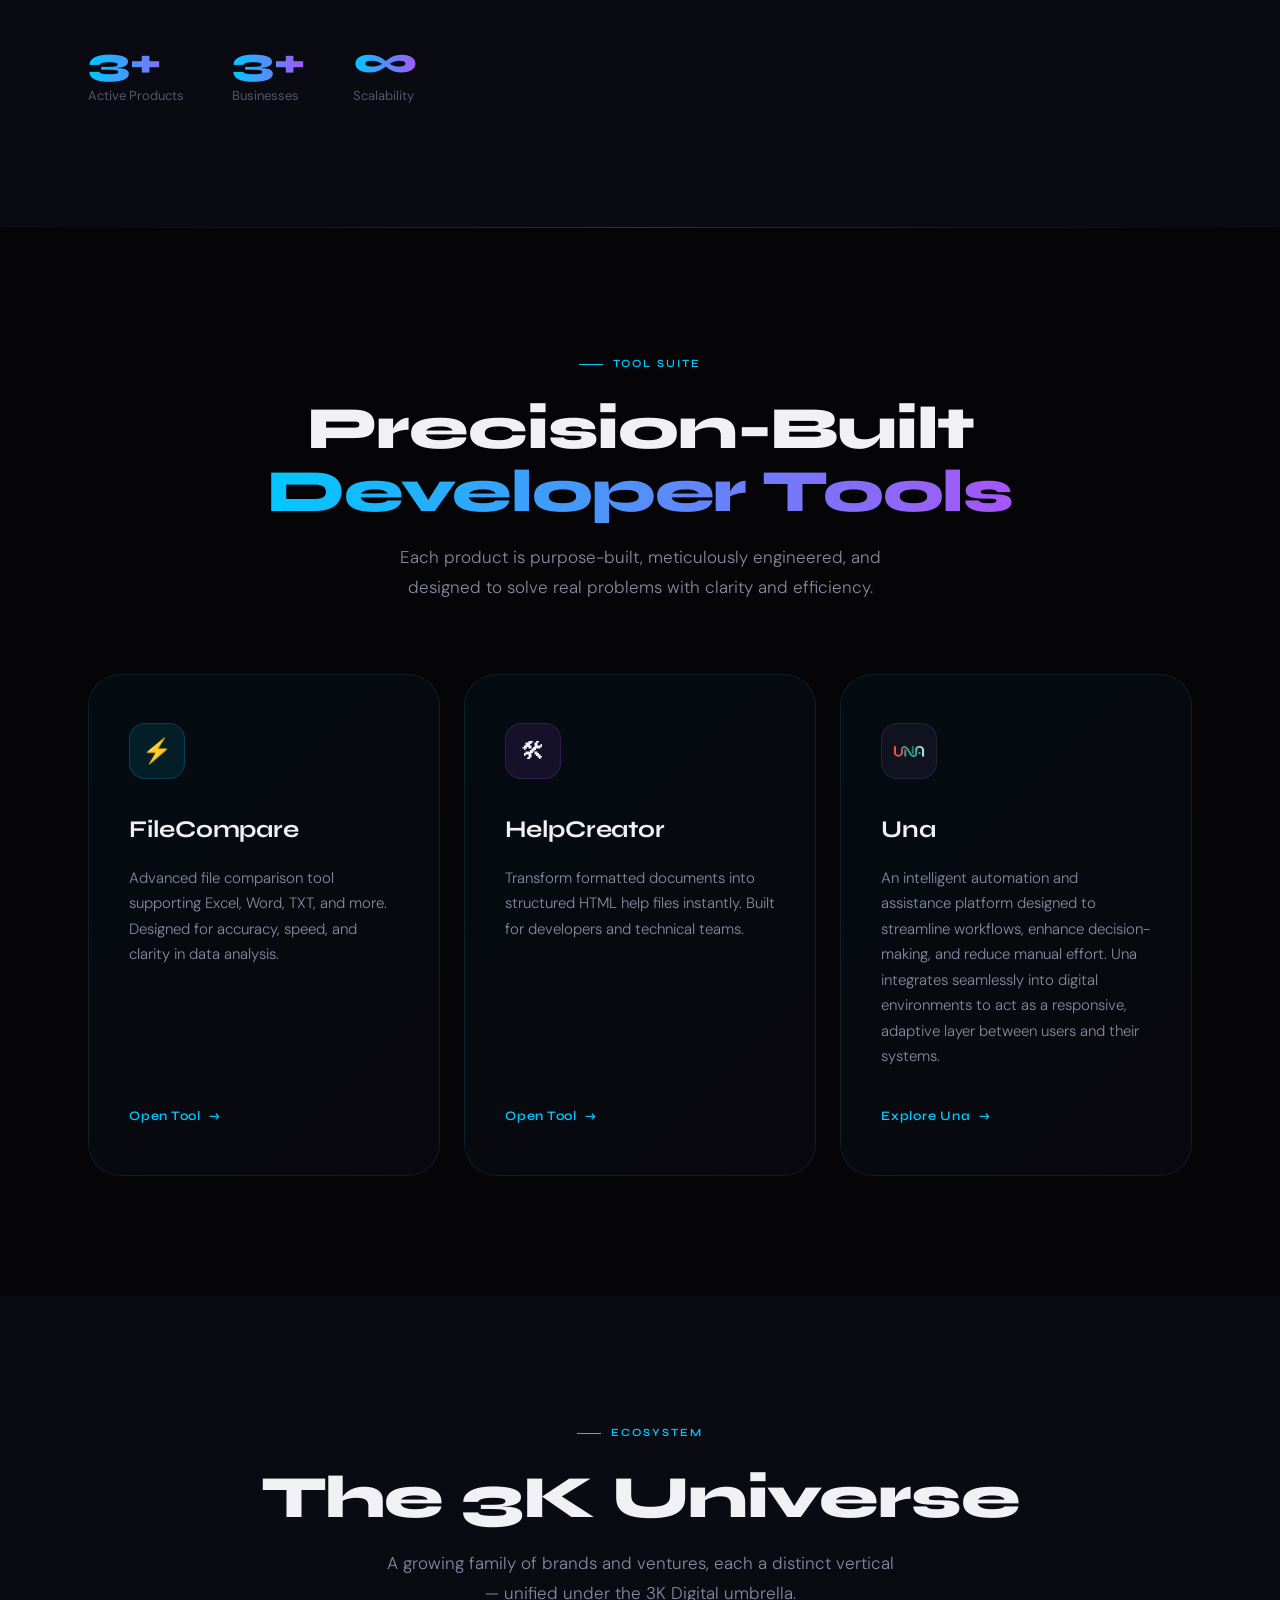
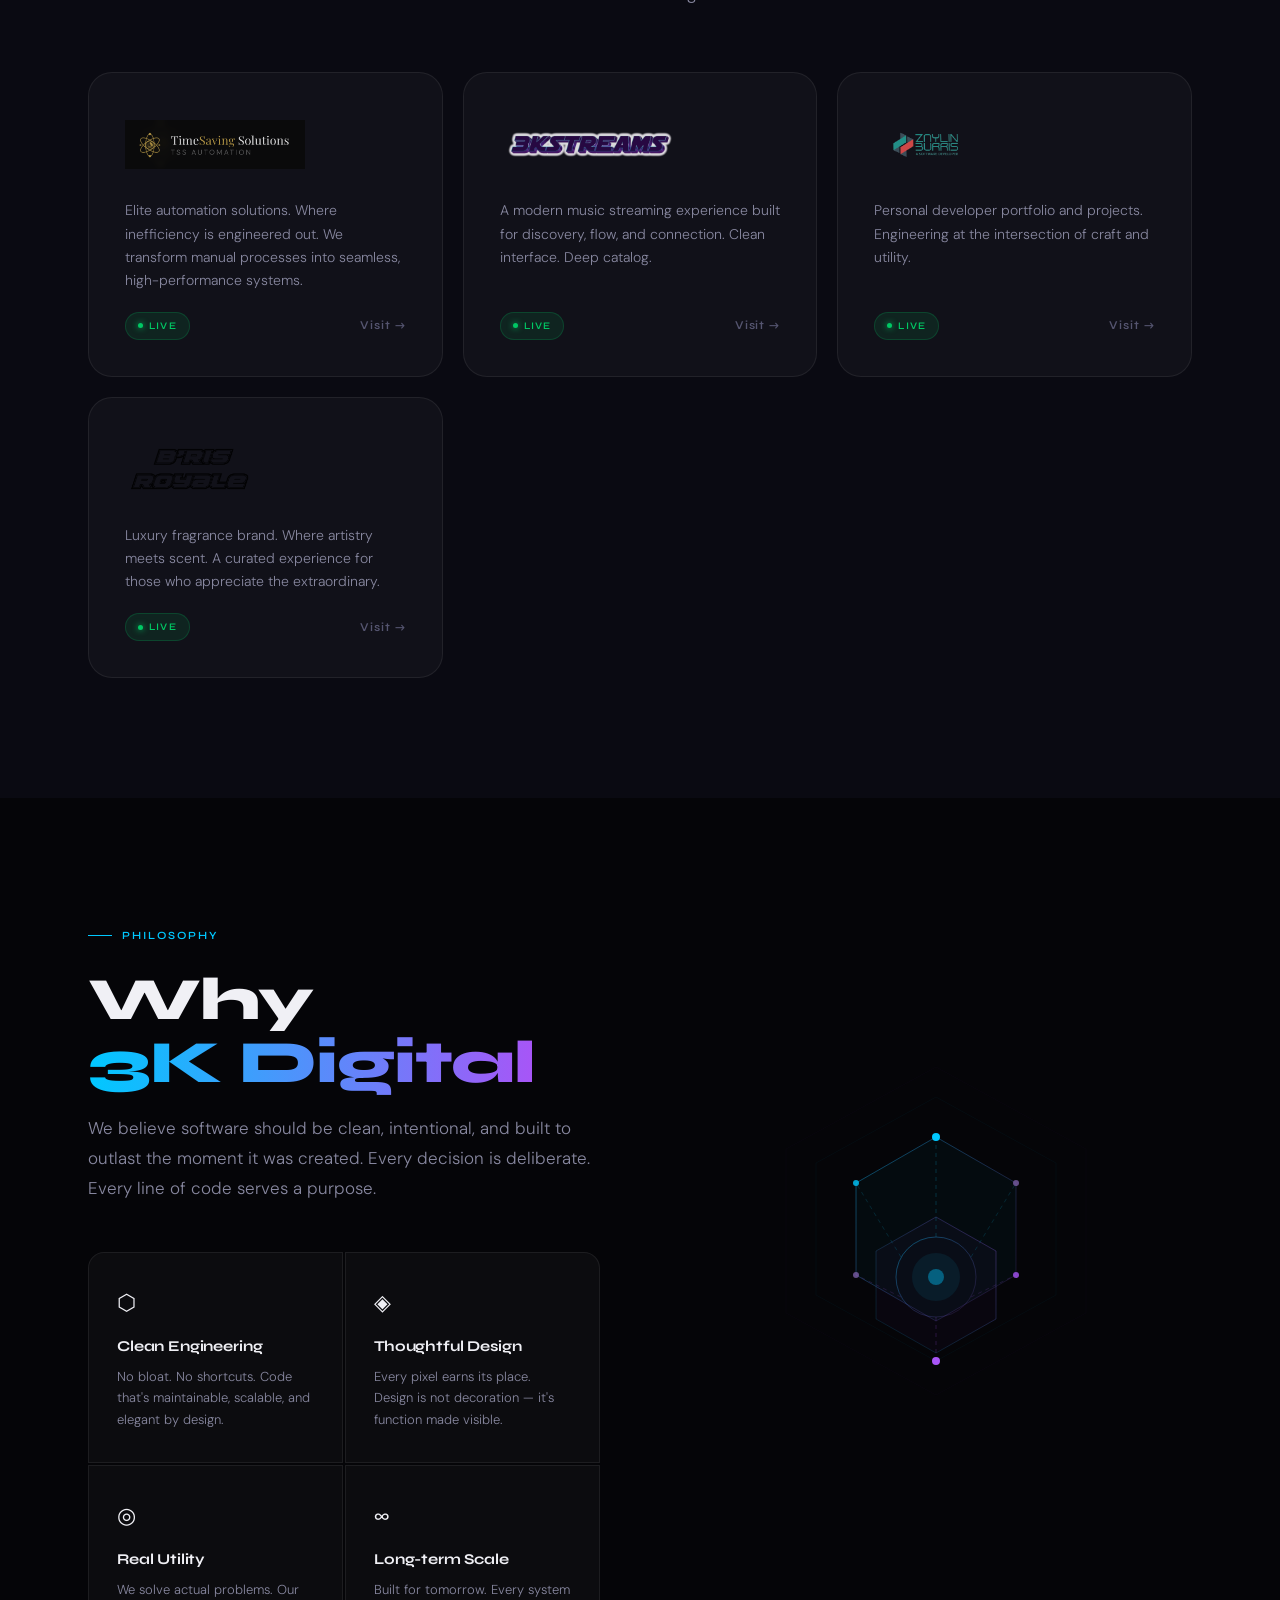
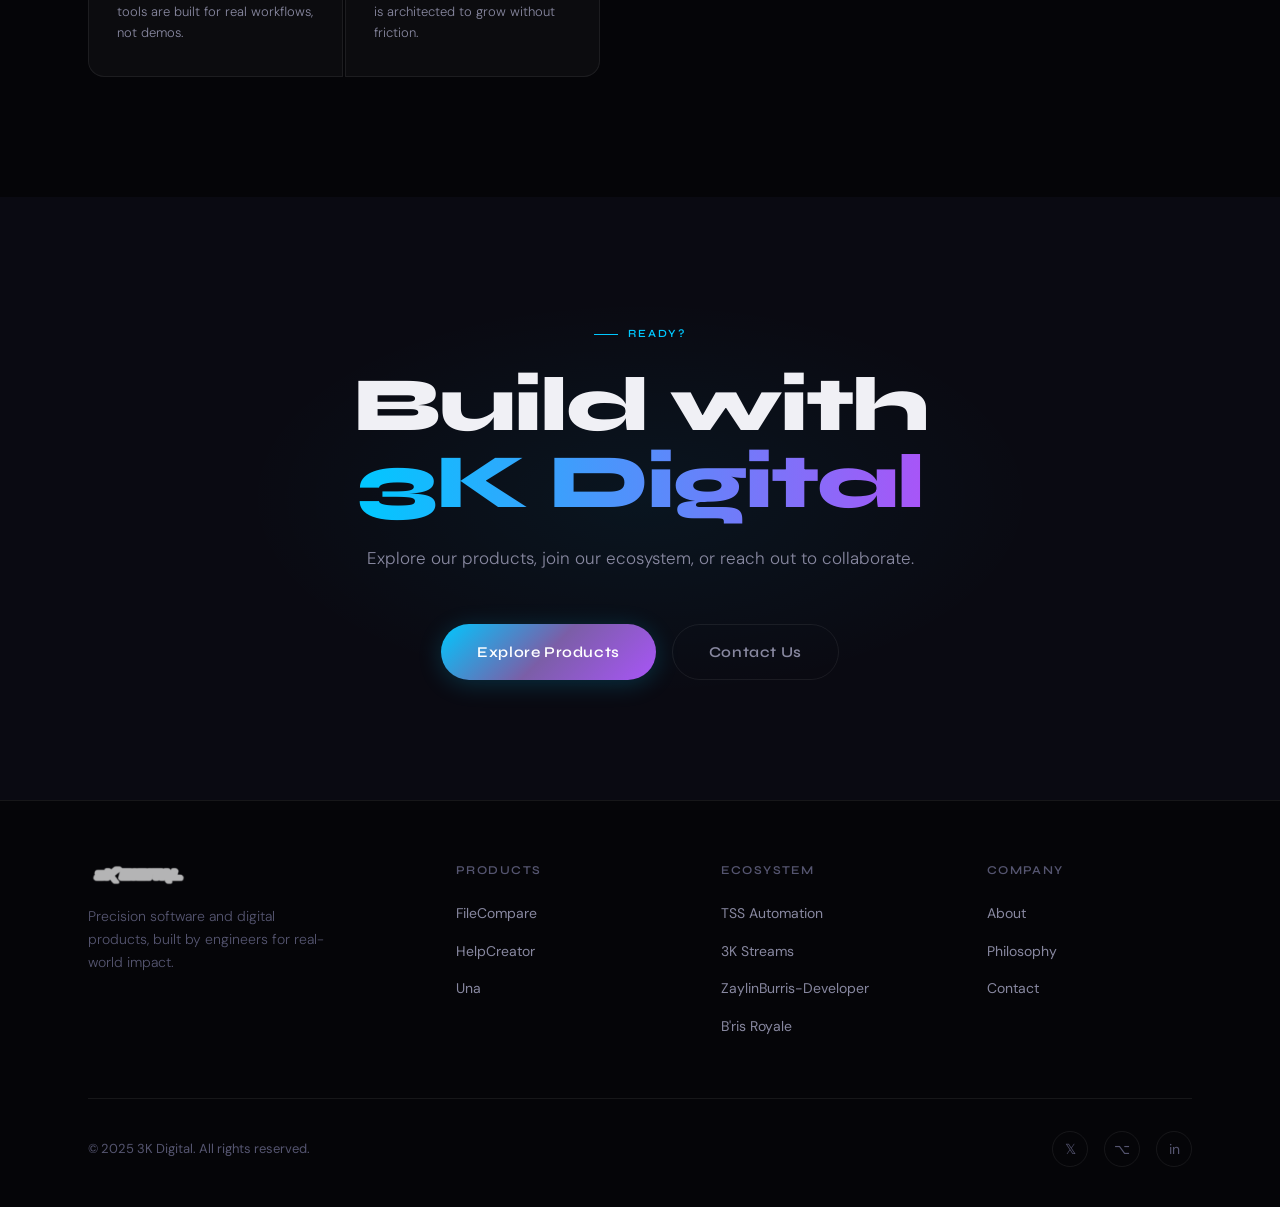
==== commit efad6eb1: "Style improvements, fixed logo filters, fixed intro section scroll animation postion" ====
--- a/index.html
+++ b/index.html
@@ -139,7 +139,7 @@
 
         <div class="eco-card reveal reveal-delay-3">
             <div class="eco-logo-wrap">
-                <img src="assets/logos/bris-royale-logo.png" alt="Time Saving Solutions Automation">
+                <img src="assets/logos/tss-logo.png" alt="Time Saving Solutions Automation">
             </div>
             <div class="eco-desc">Elite automation solutions. Where inefficiency is engineered out. We transform manual processes into seamless, high-performance systems.</div>
             <div class="eco-footer">
--- a/css/styles.css
+++ b/css/styles.css
@@ -112,7 +112,7 @@
   align-items: center;
   justify-content: center;
   text-align: center;
-  padding: 120px 24px 80px;
+  /*padding: 120px 24px 80px;*/
   overflow: hidden;
 }
 #hero-canvas {
@@ -208,7 +208,7 @@
 .scroll-indicator {
   position: absolute;
   bottom: 40px;
-  left: 50%;
+  /*left: 50%;*/
   transform: translateX(-50%);
   display: flex;
   flex-direction: column;
@@ -478,7 +478,7 @@
   max-width: 180px;
   width: auto;
   object-fit: contain;
-  filter: brightness(0) invert(1);
+  /*filter: brightness(0) invert(1);*/
   opacity: 0.85;
   transition: opacity 0.3s;
 }
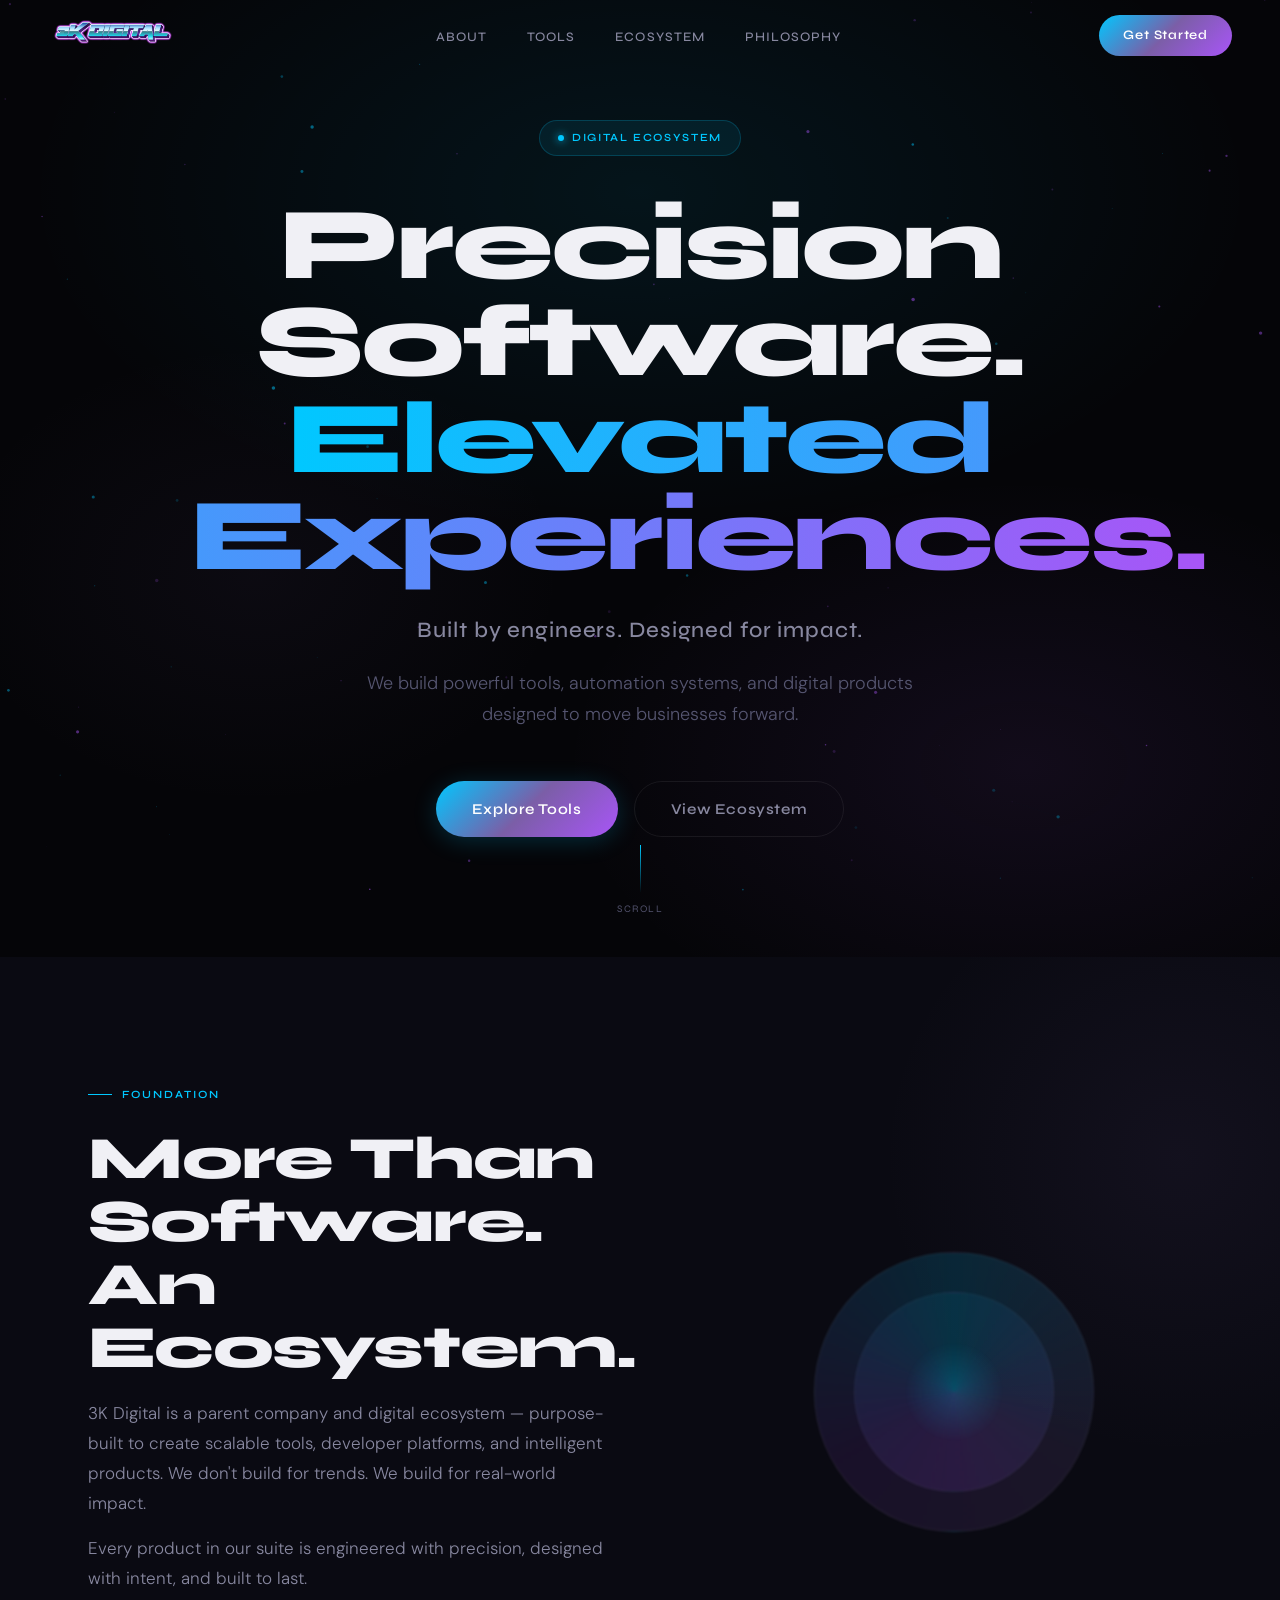
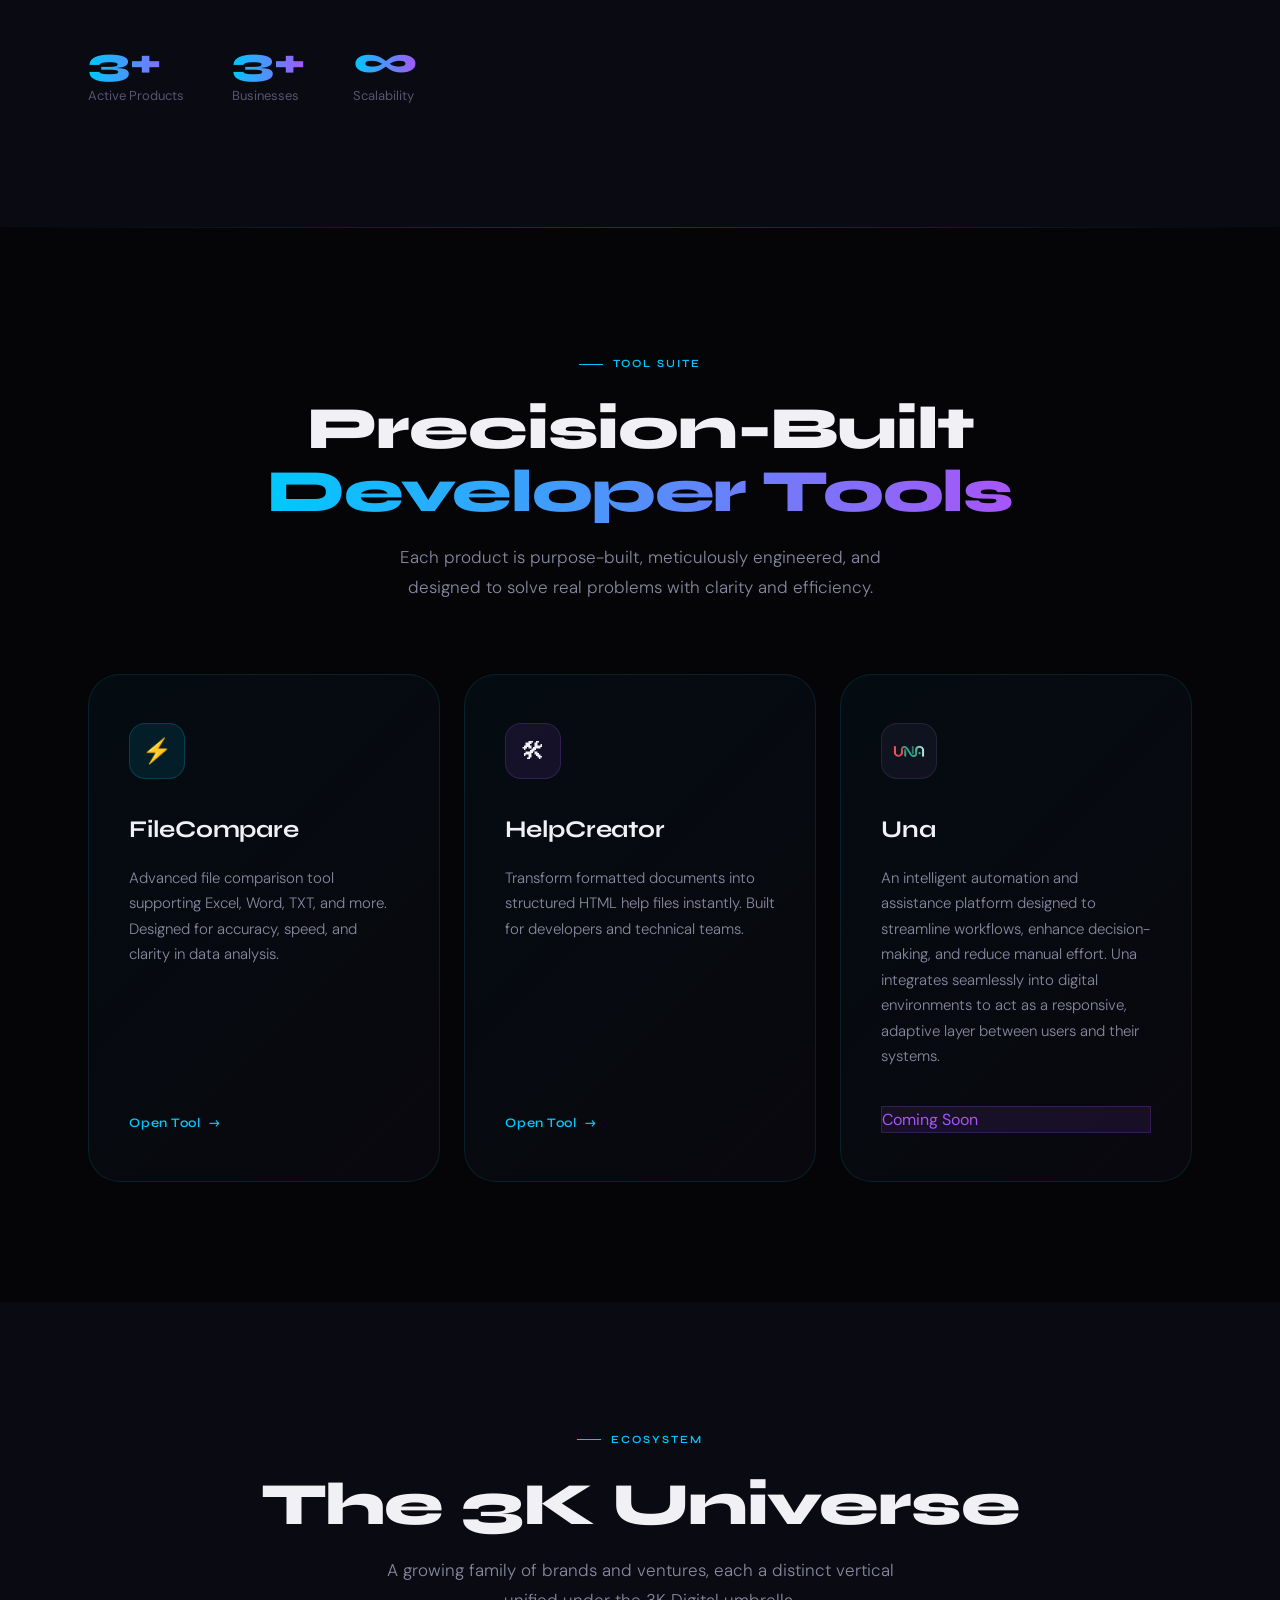
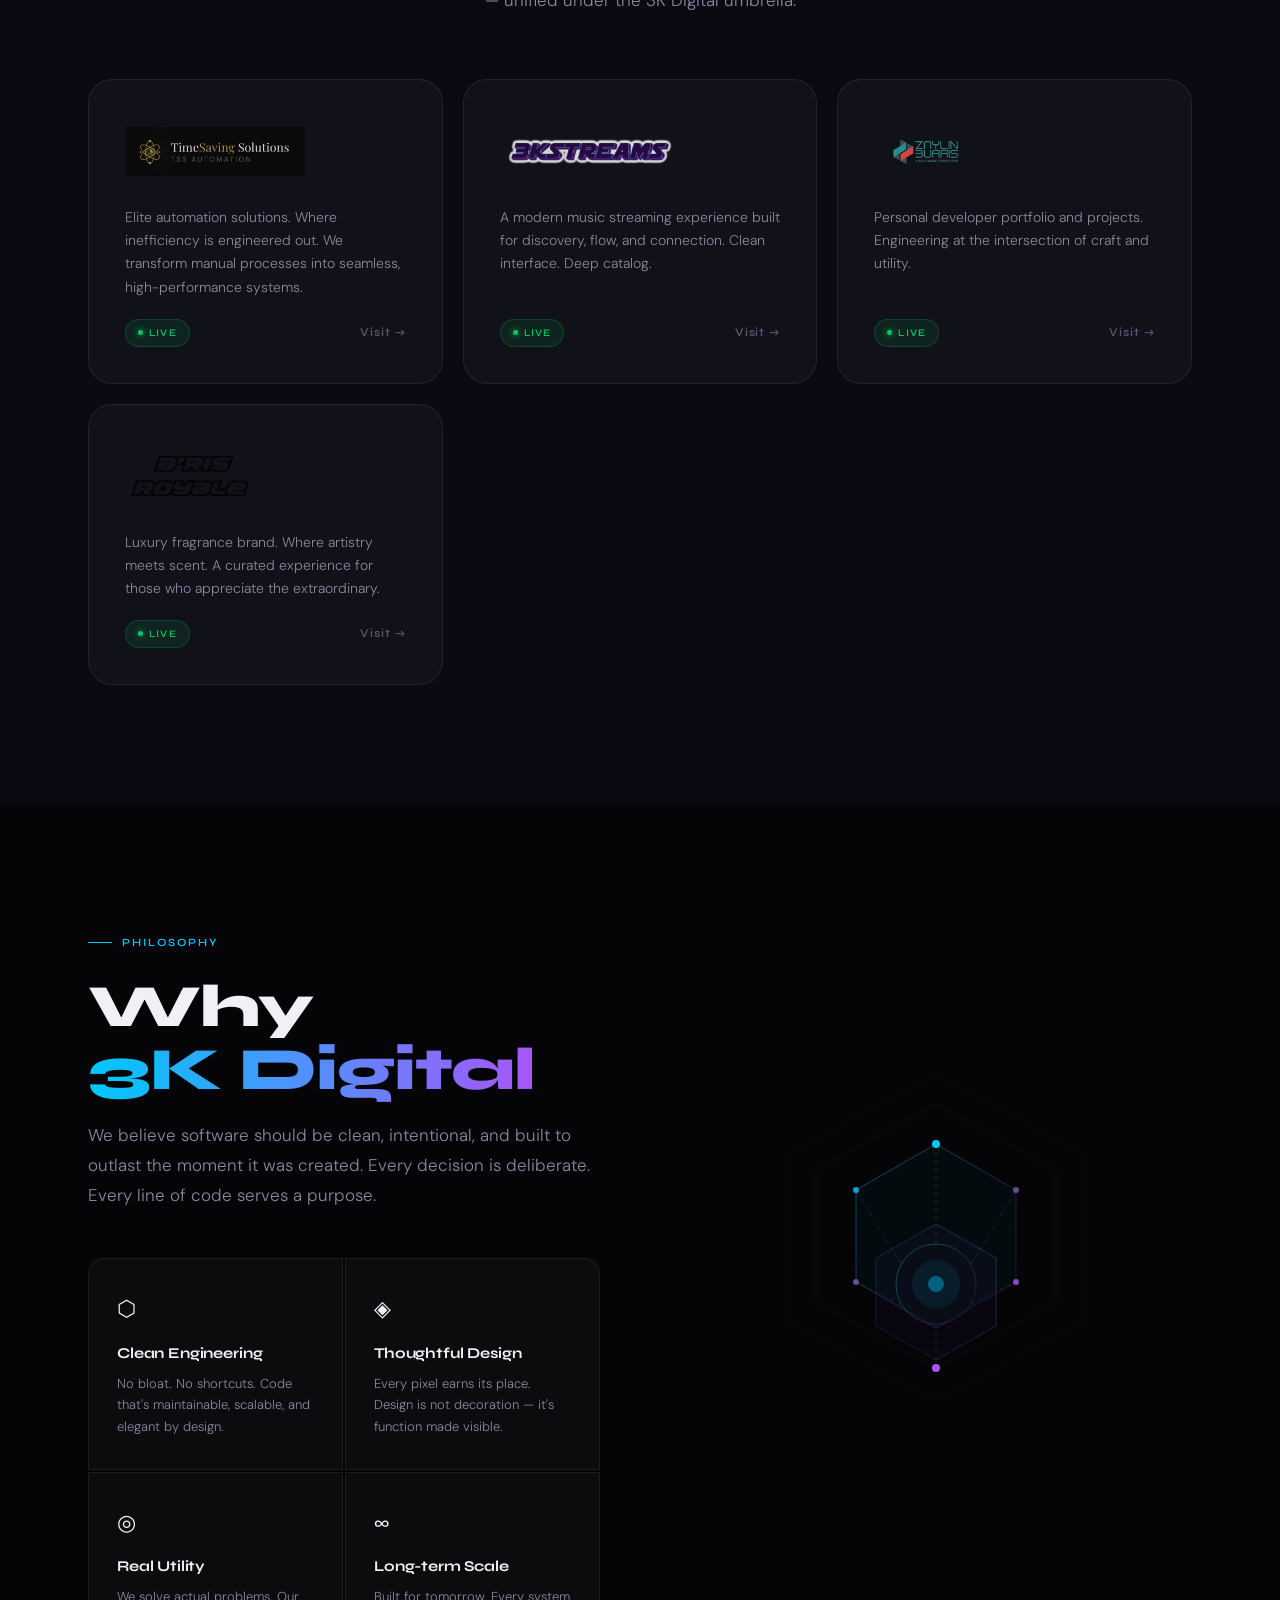
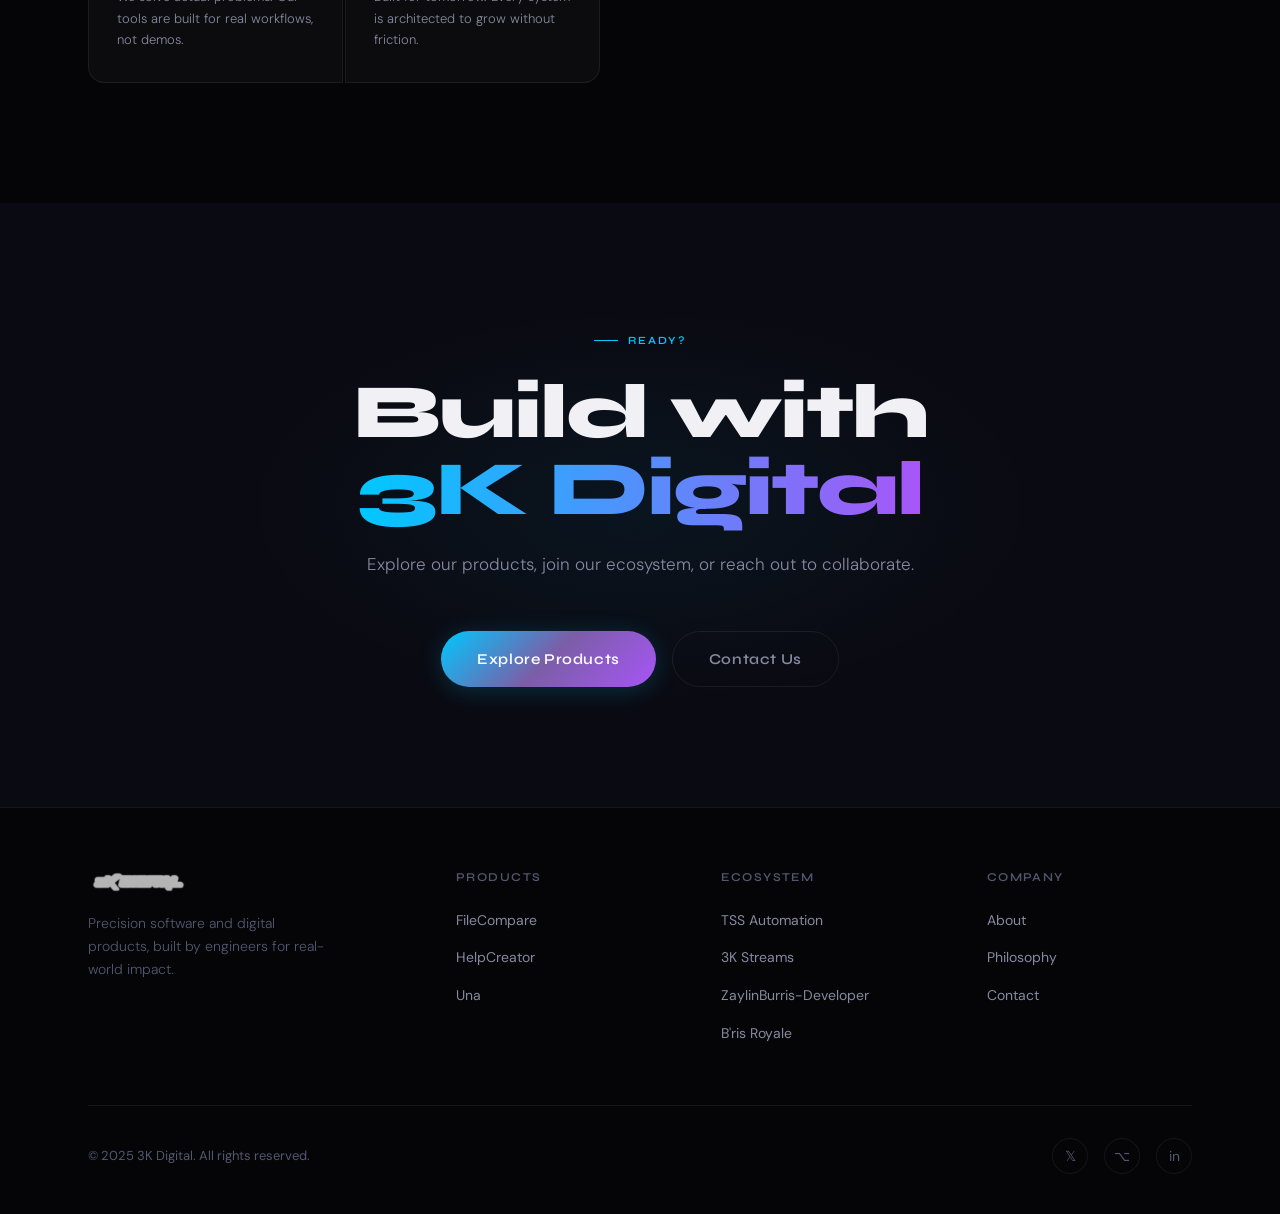
==== commit cef07a86: "Added 'Coming Soon' tag to Una in Tools section" ====
--- a/index.html
+++ b/index.html
@@ -109,12 +109,13 @@
       </div>
 
       <div class="tool-card featured reveal reveal-delay-3">
-        <div class="tool-icon tool-icon-una">
-          <img src="assets/logos/una-logo.png" alt="Una">
-        </div>
-        <div class="tool-name">Una</div>
-        <div class="tool-desc">An intelligent automation and assistance platform designed to streamline workflows, enhance decision-making, and reduce manual effort. Una integrates seamlessly into digital environments to act as a responsive, adaptive layer between users and their systems.</div>
-        <a href="#" class="tool-link">Explore Una</a>
+          <div class="tool-icon tool-icon-una">
+              <img src="assets/logos/una-logo.png" alt="Una">
+          </div>
+          <div class="tool-name">Una</div>
+          <div class="tool-desc">An intelligent automation and assistance platform designed to streamline workflows, enhance decision-making, and reduce manual effort. Una integrates seamlessly into digital environments to act as a responsive, adaptive layer between users and their systems.</div>
+          <!--<a href="#" class="tool-link">Explore Una</a>-->
+          <span class="eco-badge badge-soon">Coming Soon</span>
       </div>
 
     </div>
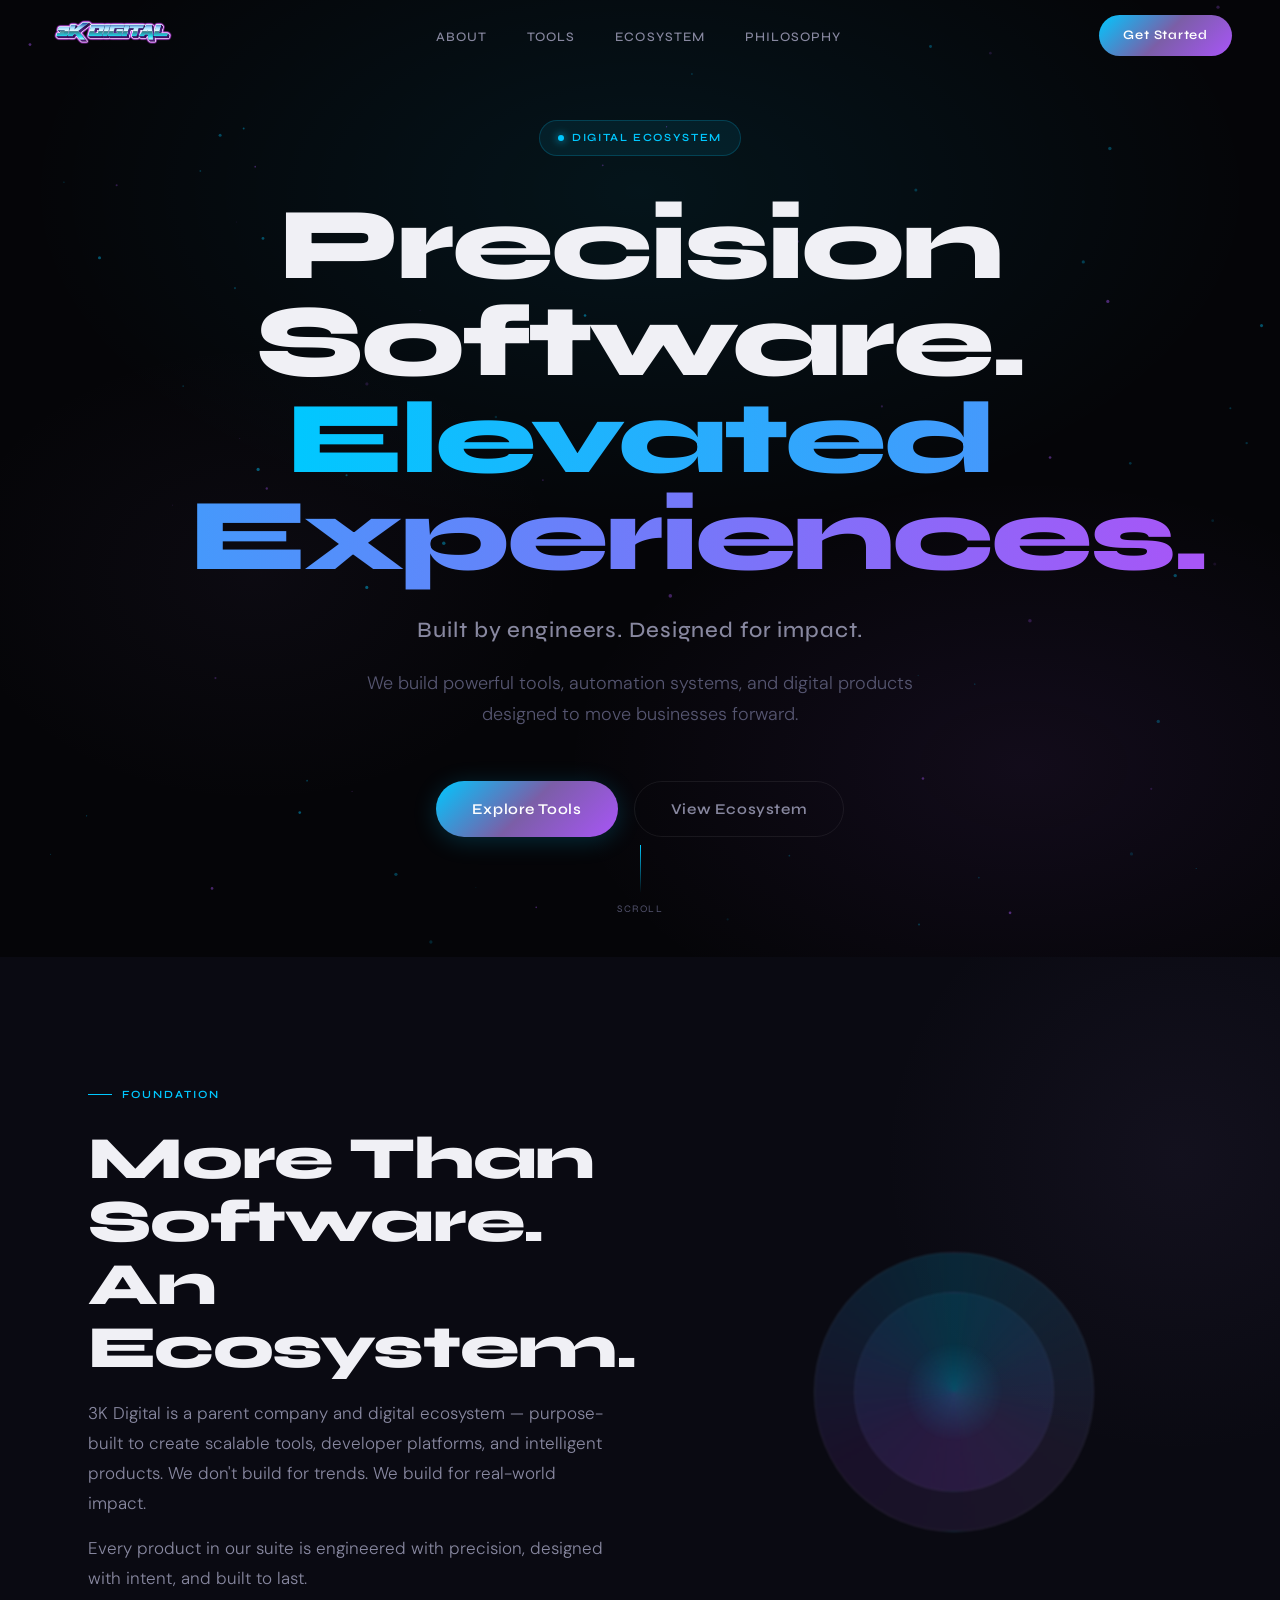
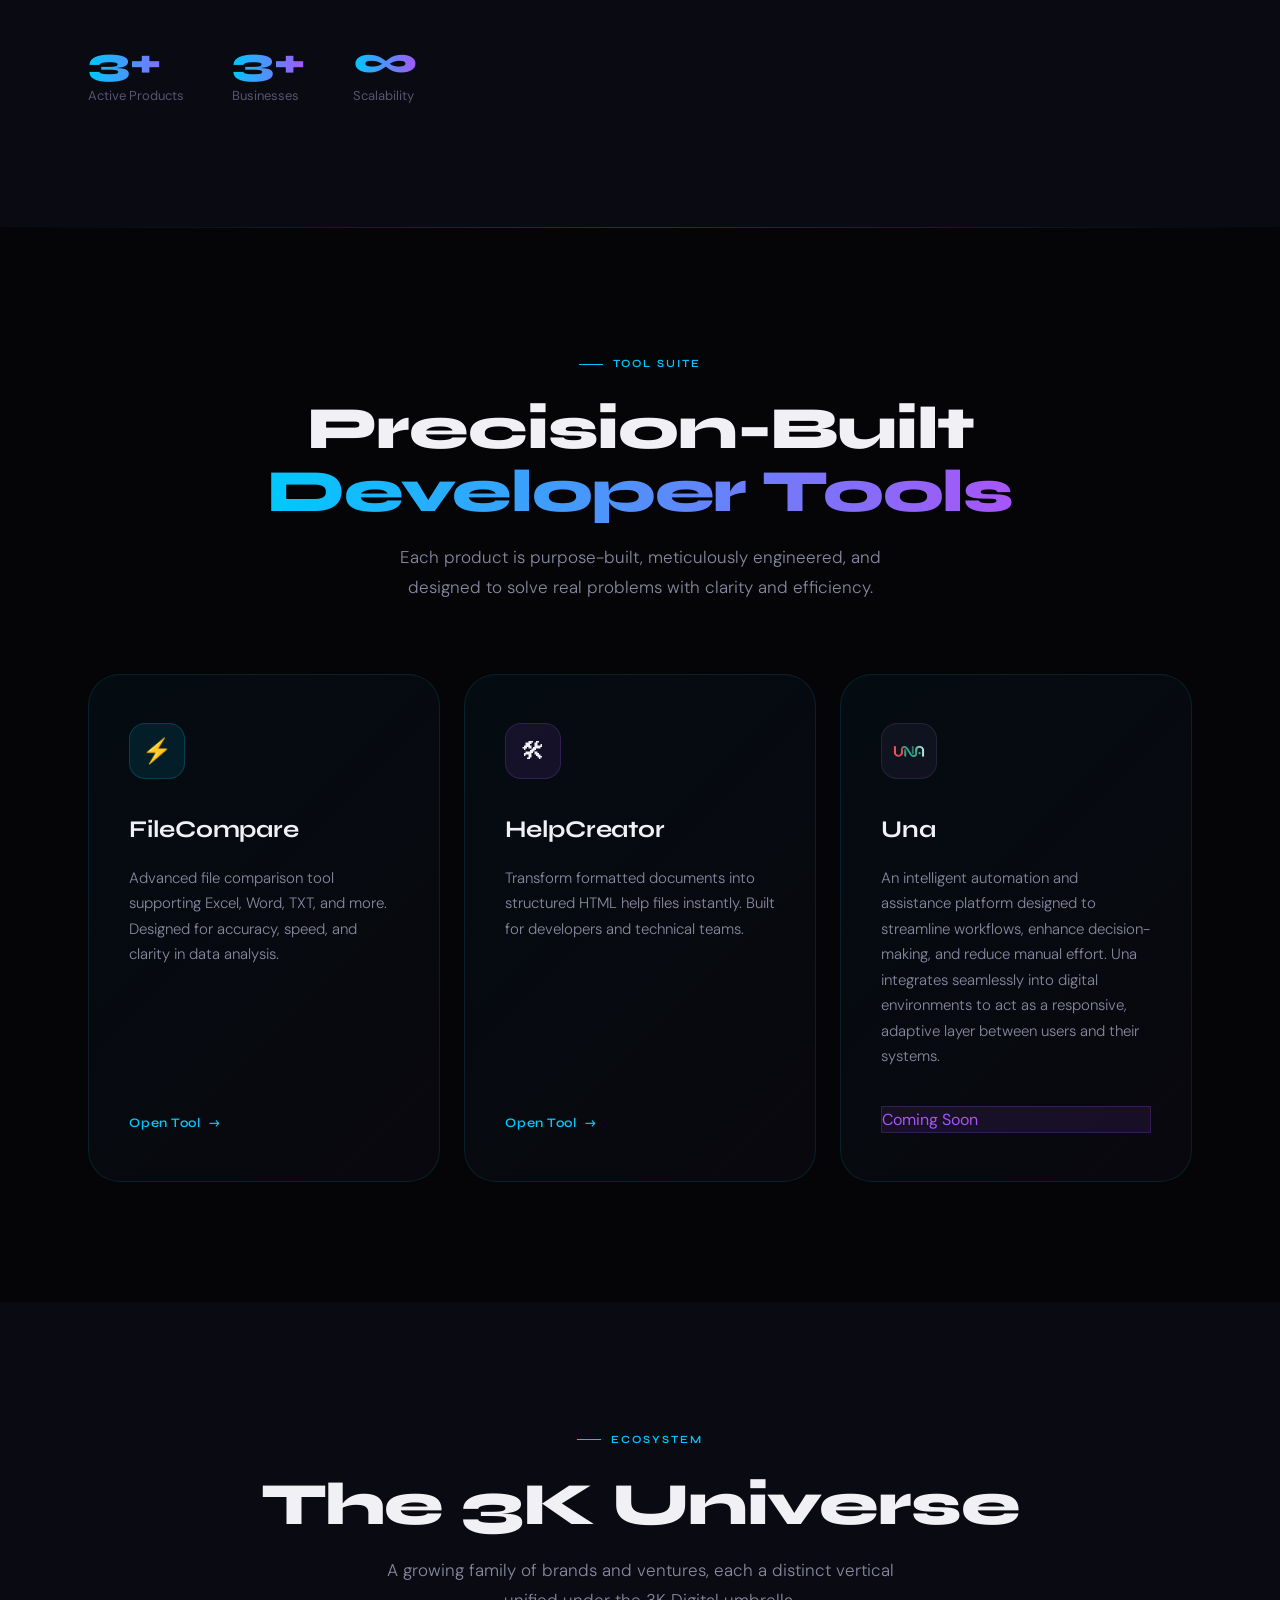
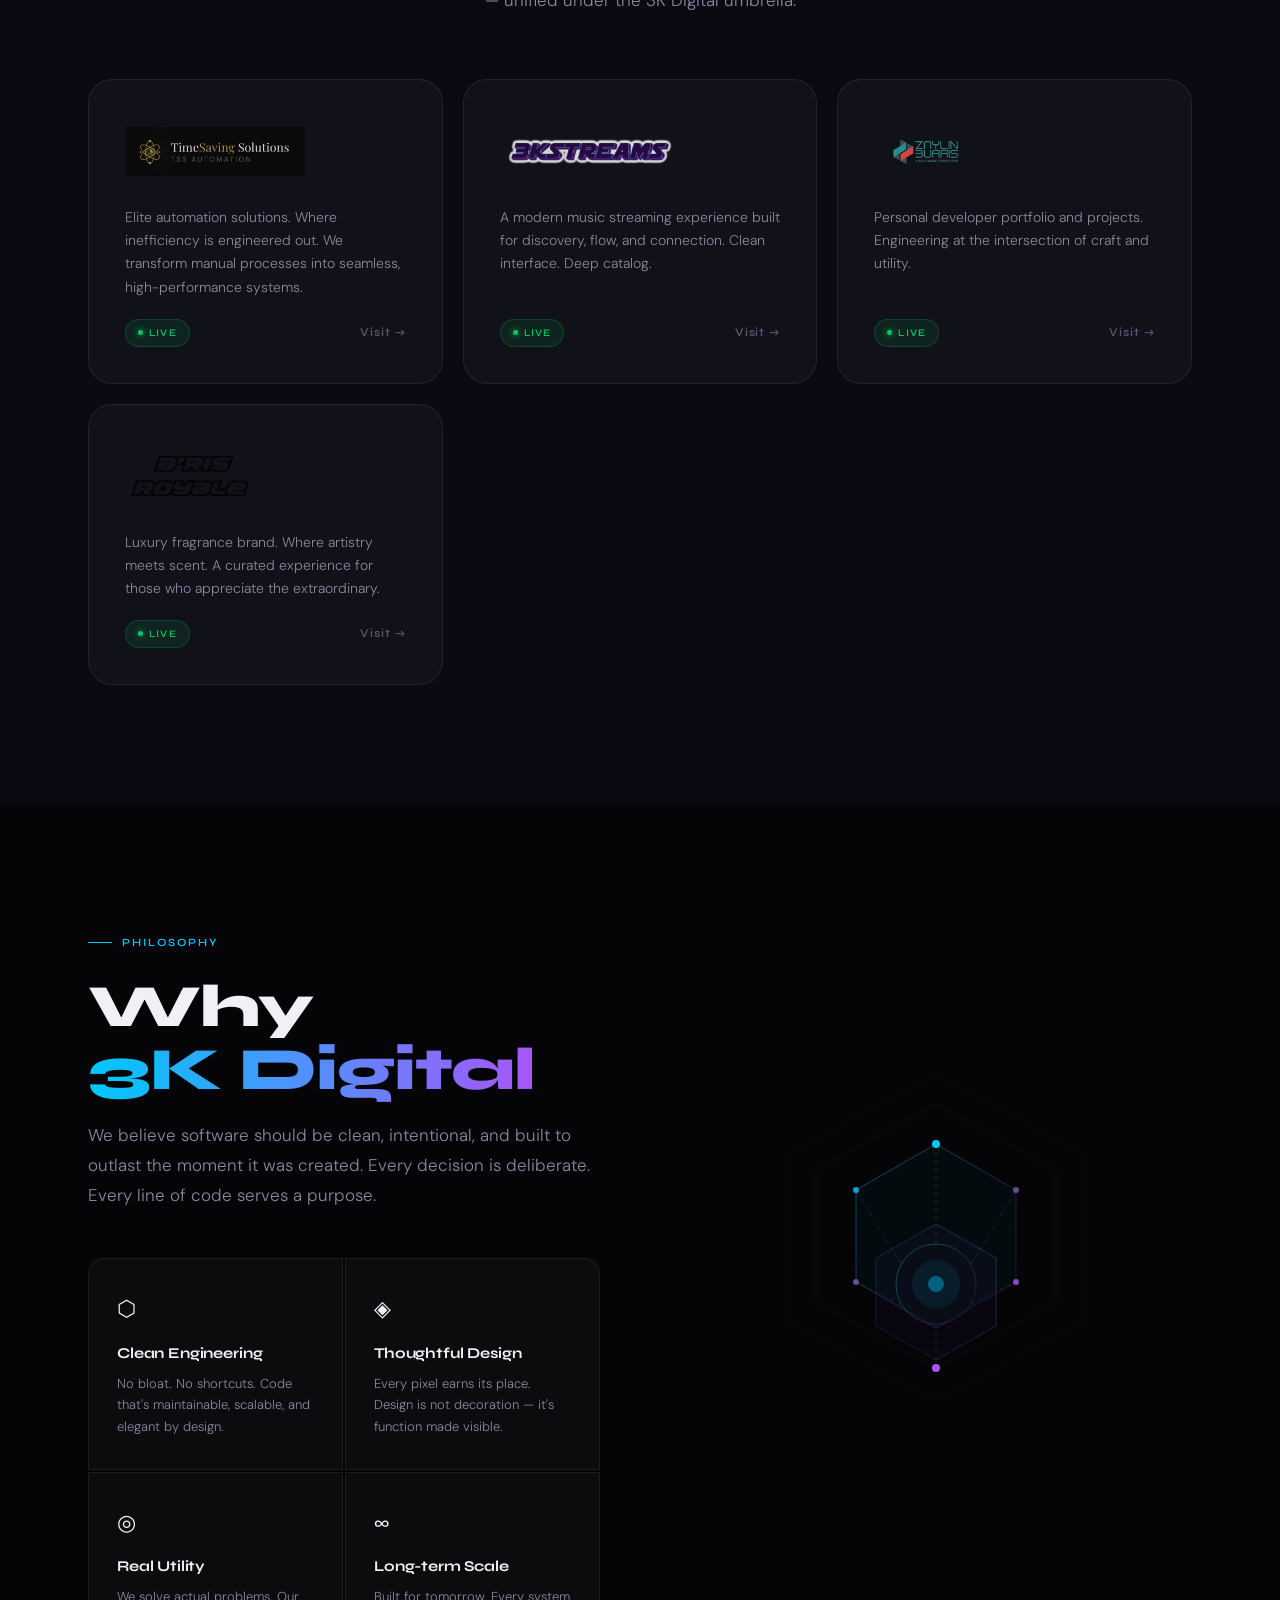
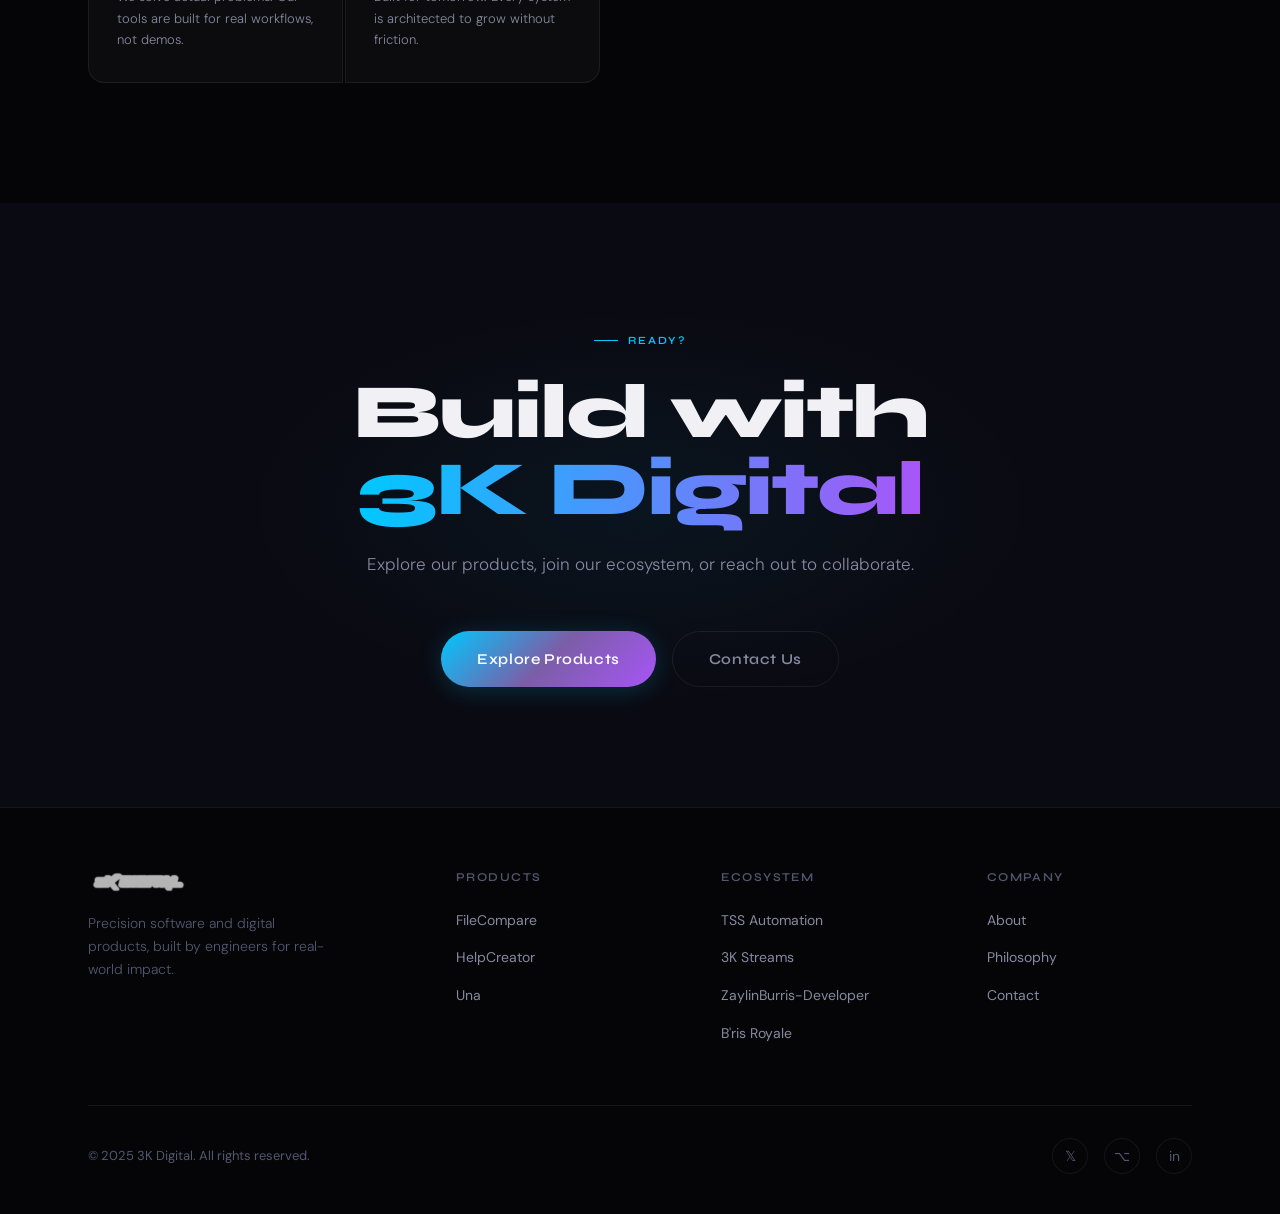
==== commit 69a2c9ae: "Updated site links to open in a new tab" ====
--- a/index.html
+++ b/index.html
@@ -145,7 +145,7 @@
             <div class="eco-desc">Elite automation solutions. Where inefficiency is engineered out. We transform manual processes into seamless, high-performance systems.</div>
             <div class="eco-footer">
                 <span class="badge badge-live">Live</span>
-                <a href="https://www.tss-automations.com" class="eco-link">Visit →</a>
+                <a href="https://www.tss-automations.com" target="_blank" rel="noopener noreferrer" class="eco-link">Visit →</a>
             </div>
         </div>
 
@@ -156,7 +156,7 @@
             <div class="eco-desc">A modern music streaming experience built for discovery, flow, and connection. Clean interface. Deep catalog.</div>
             <div class="eco-footer">
                 <span class="badge badge-live">Live</span>
-                <a href="https://3kstreams.azurewebsites.net" class="eco-link">Visit →</a>
+                <a href="https://3kstreams.azurewebsites.net" target="_blank" rel="noopener noreferrer" class="eco-link">Visit →</a>
             </div>
         </div>
 
@@ -167,7 +167,7 @@
             <div class="eco-desc">Personal developer portfolio and projects. Engineering at the intersection of craft and utility.</div>
             <div class="eco-footer">
                 <span class="badge badge-live">Live</span>
-                <a href="https://zaylinburris-developer.us" class="eco-link">Visit →</a>
+                <a href="https://zaylinburris-developer.us" target="_blank" rel="noopener noreferrer" class="eco-link">Visit →</a>
             </div>
         </div>
 
@@ -178,7 +178,7 @@
             <div class="eco-desc">Luxury fragrance brand. Where artistry meets scent. A curated experience for those who appreciate the extraordinary.</div>
             <div class="eco-footer">
                 <span class="badge badge-live">Live</span>
-                <a href="https://www.bris-royale.com" class="eco-link">Visit →</a>
+                <a href="https://www.bris-royale.com" target="_blank" rel="noopener noreferrer" class="eco-link">Visit →</a>
             </div>
         </div>
 
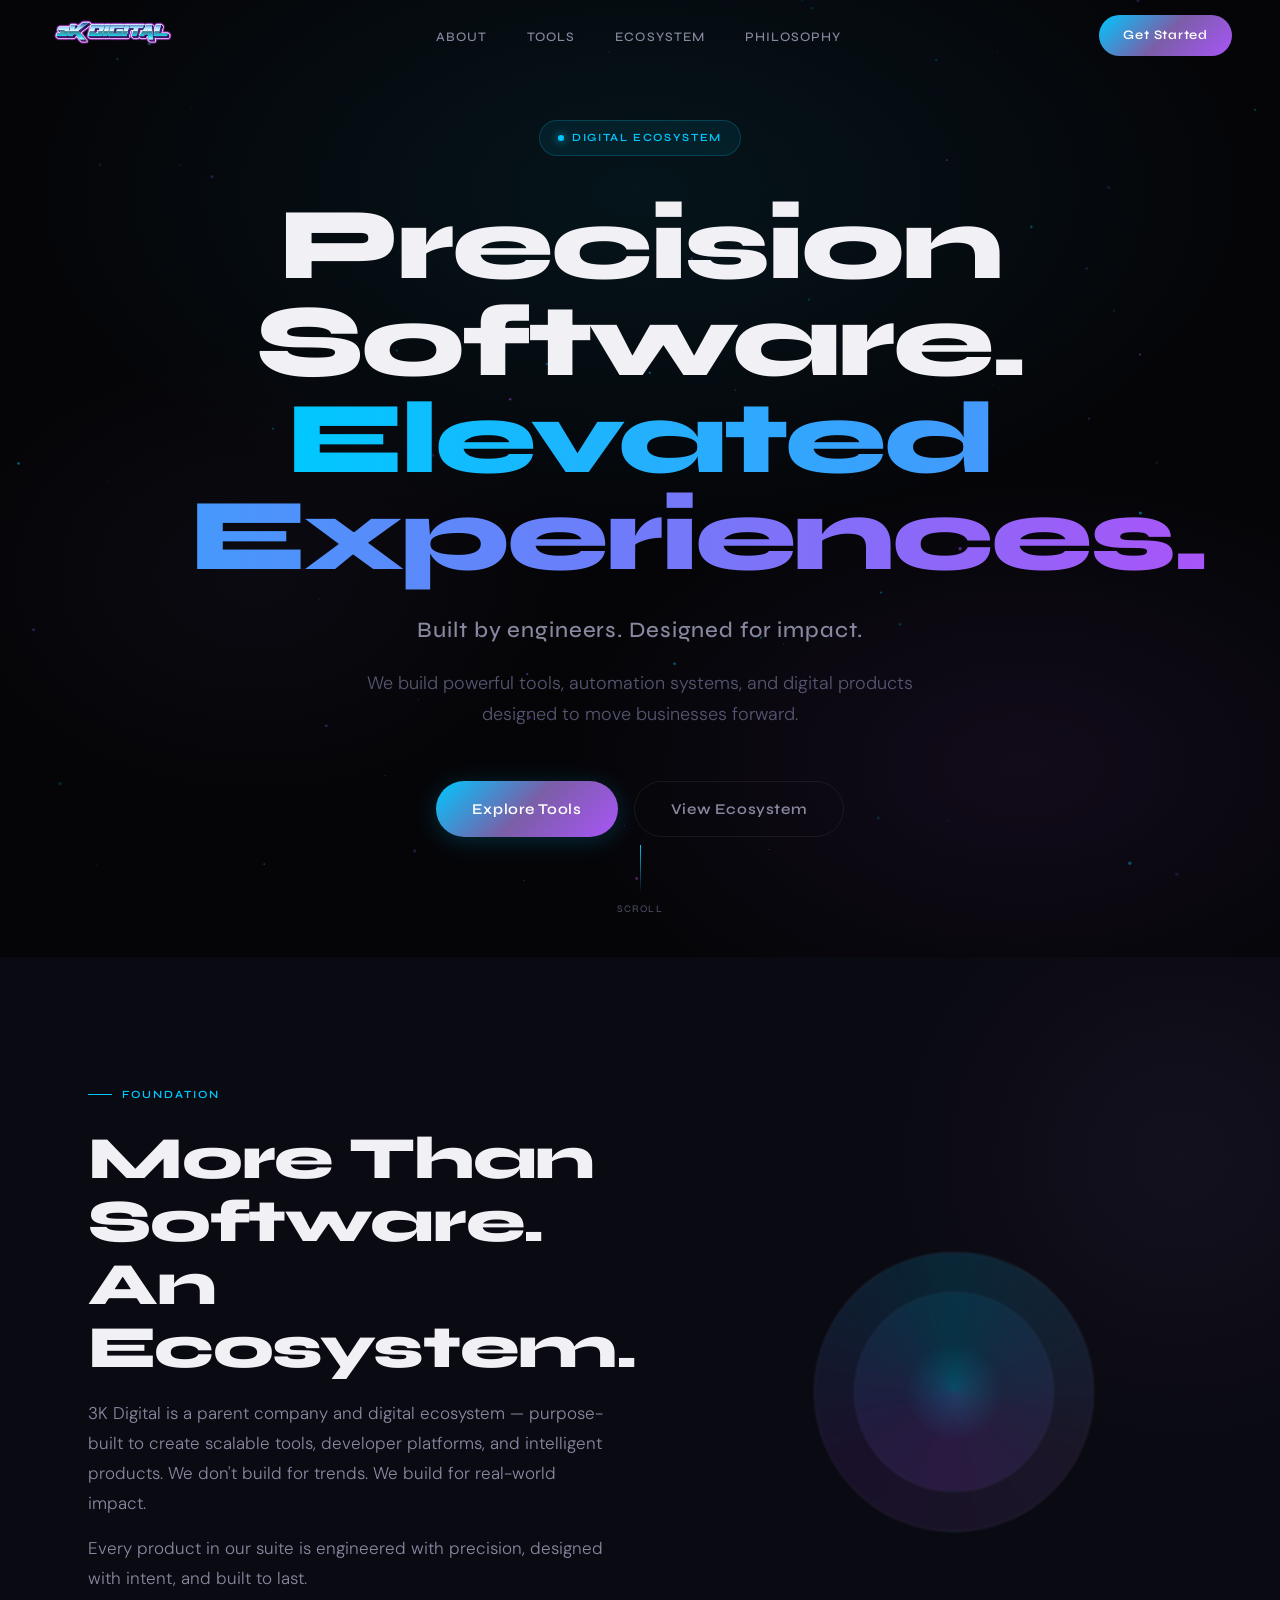
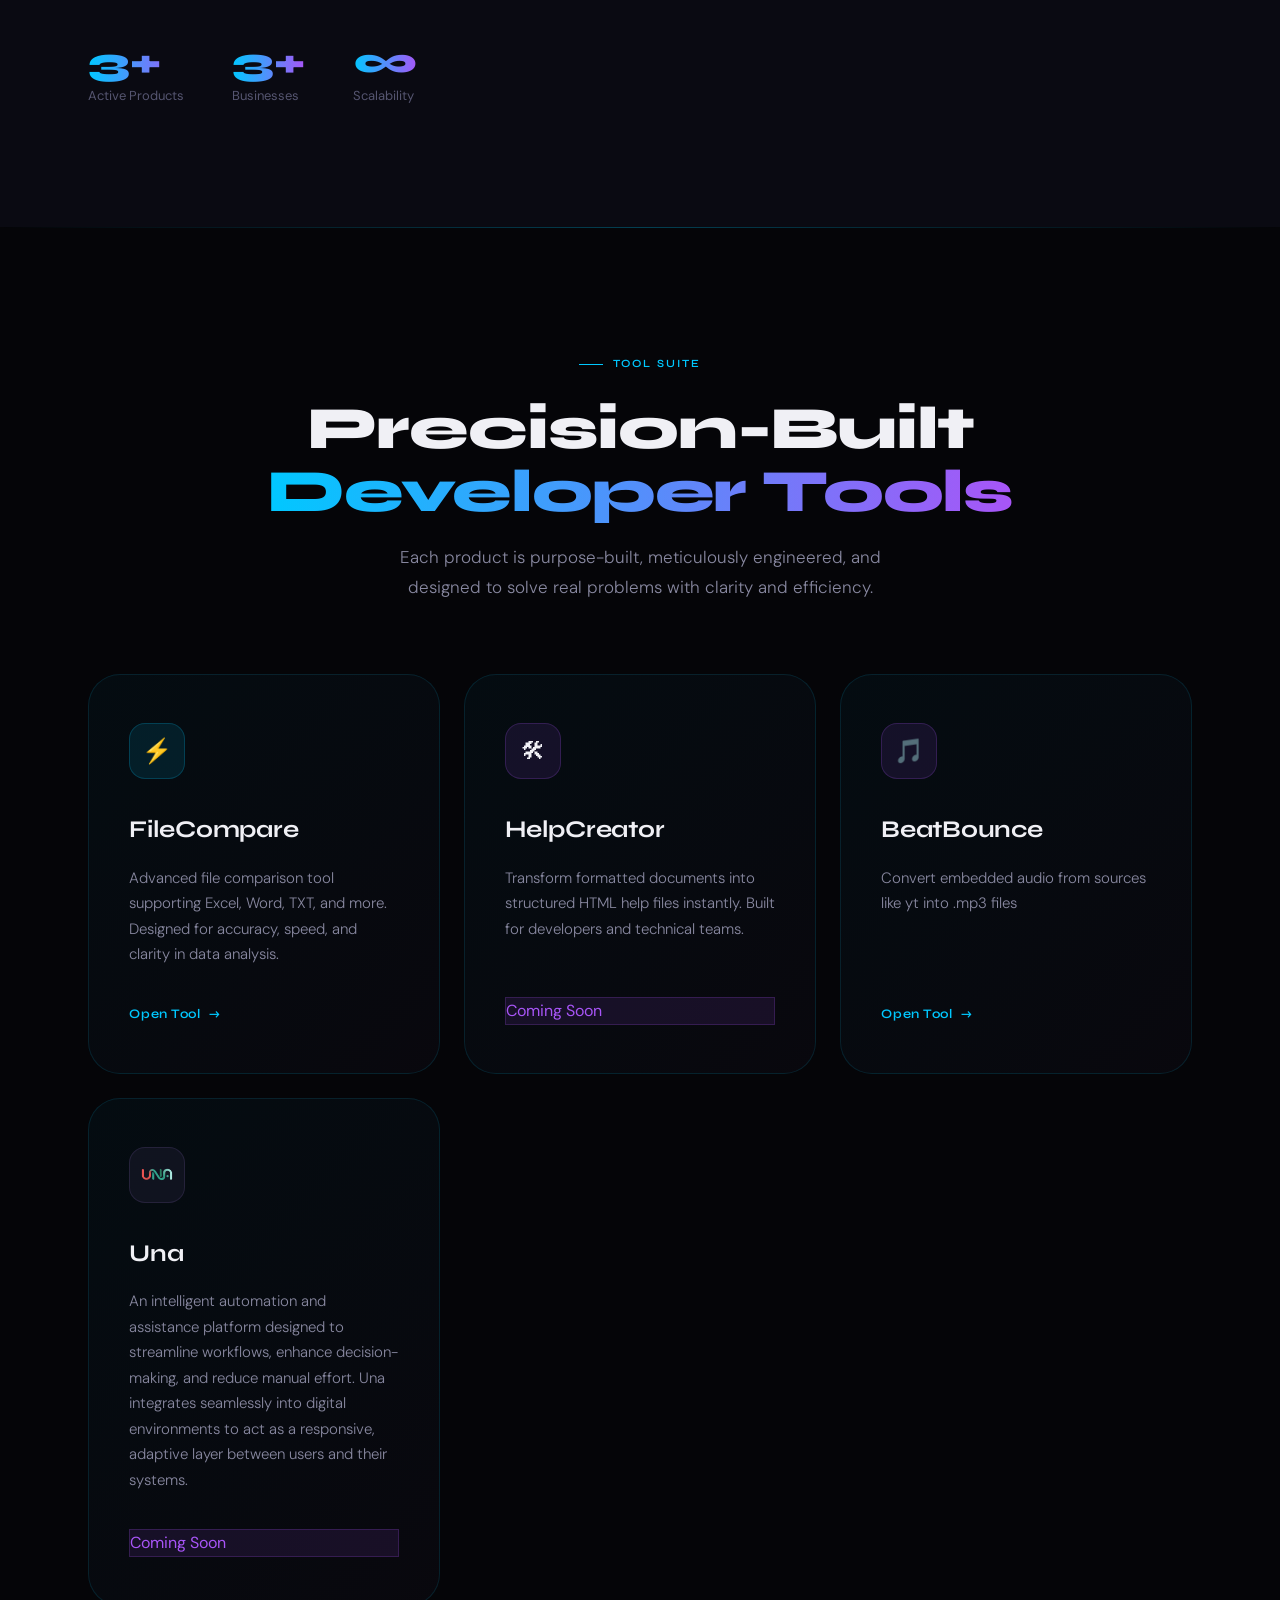
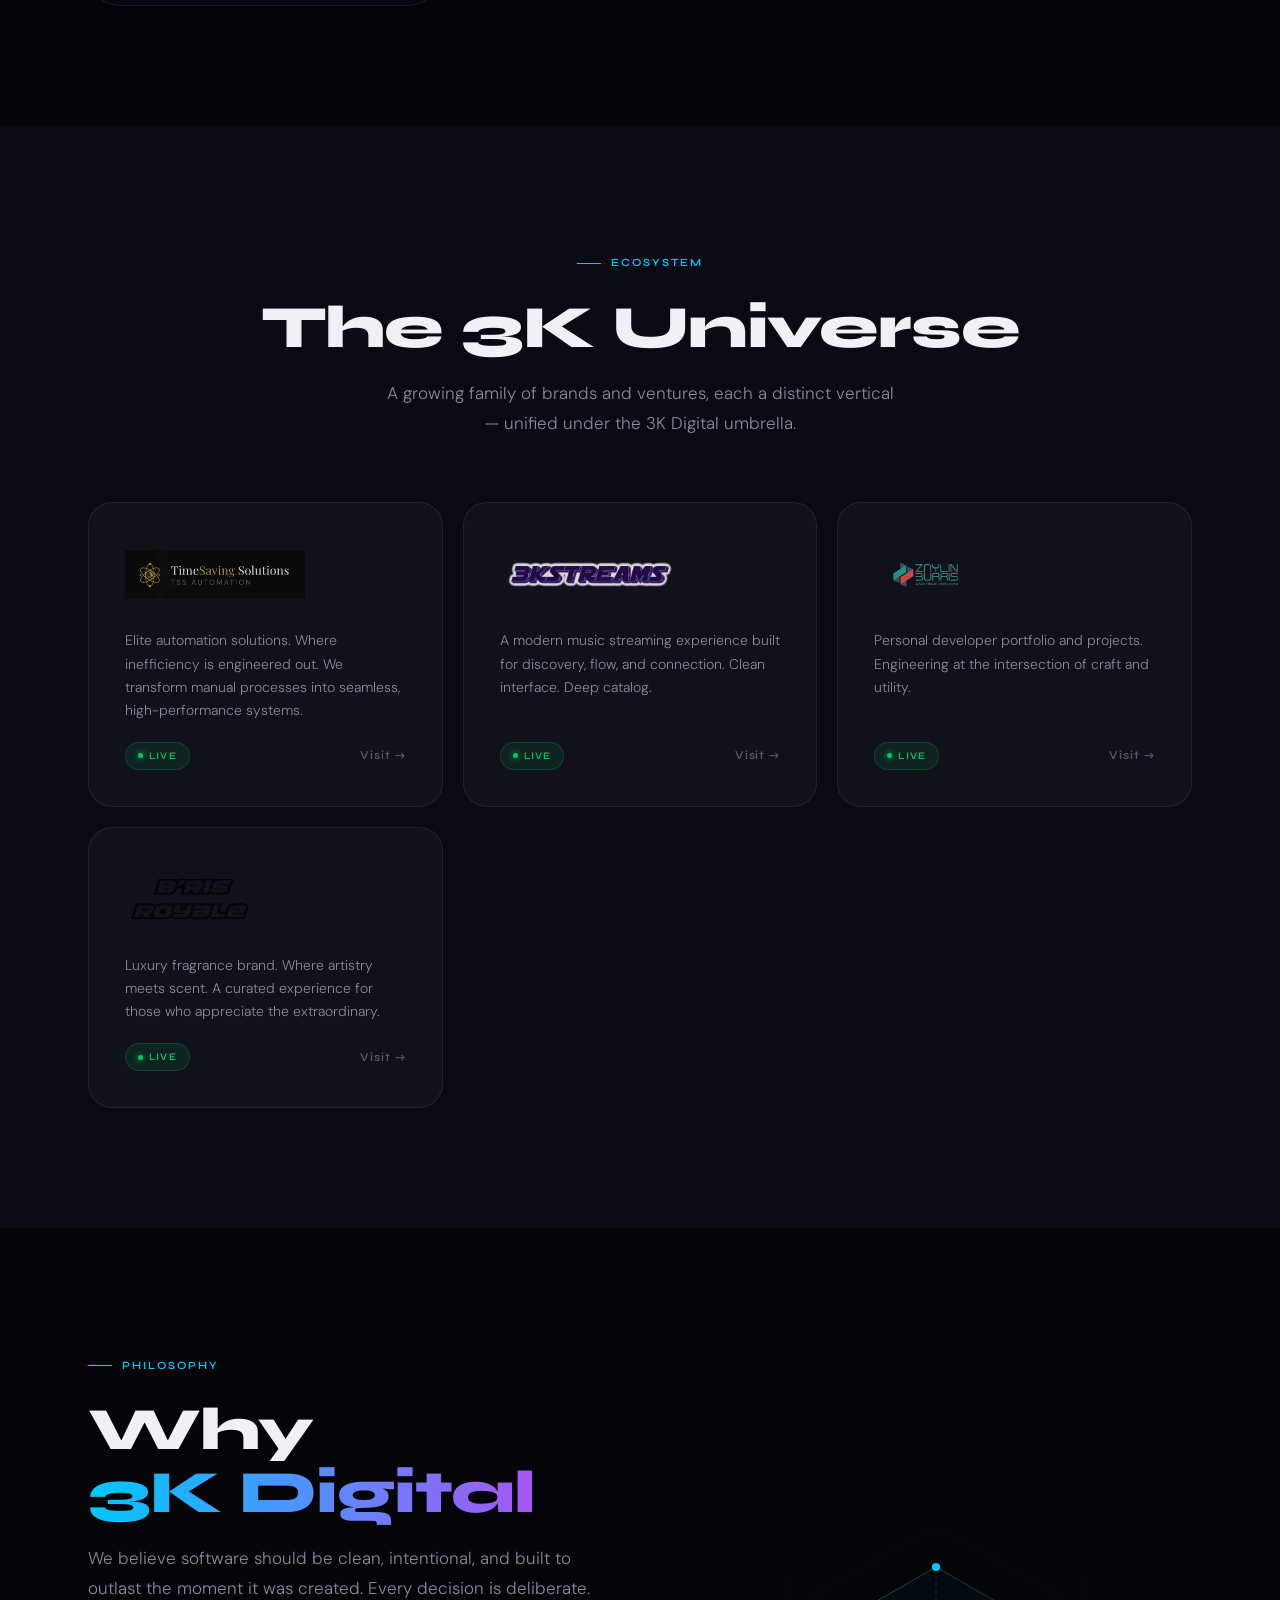
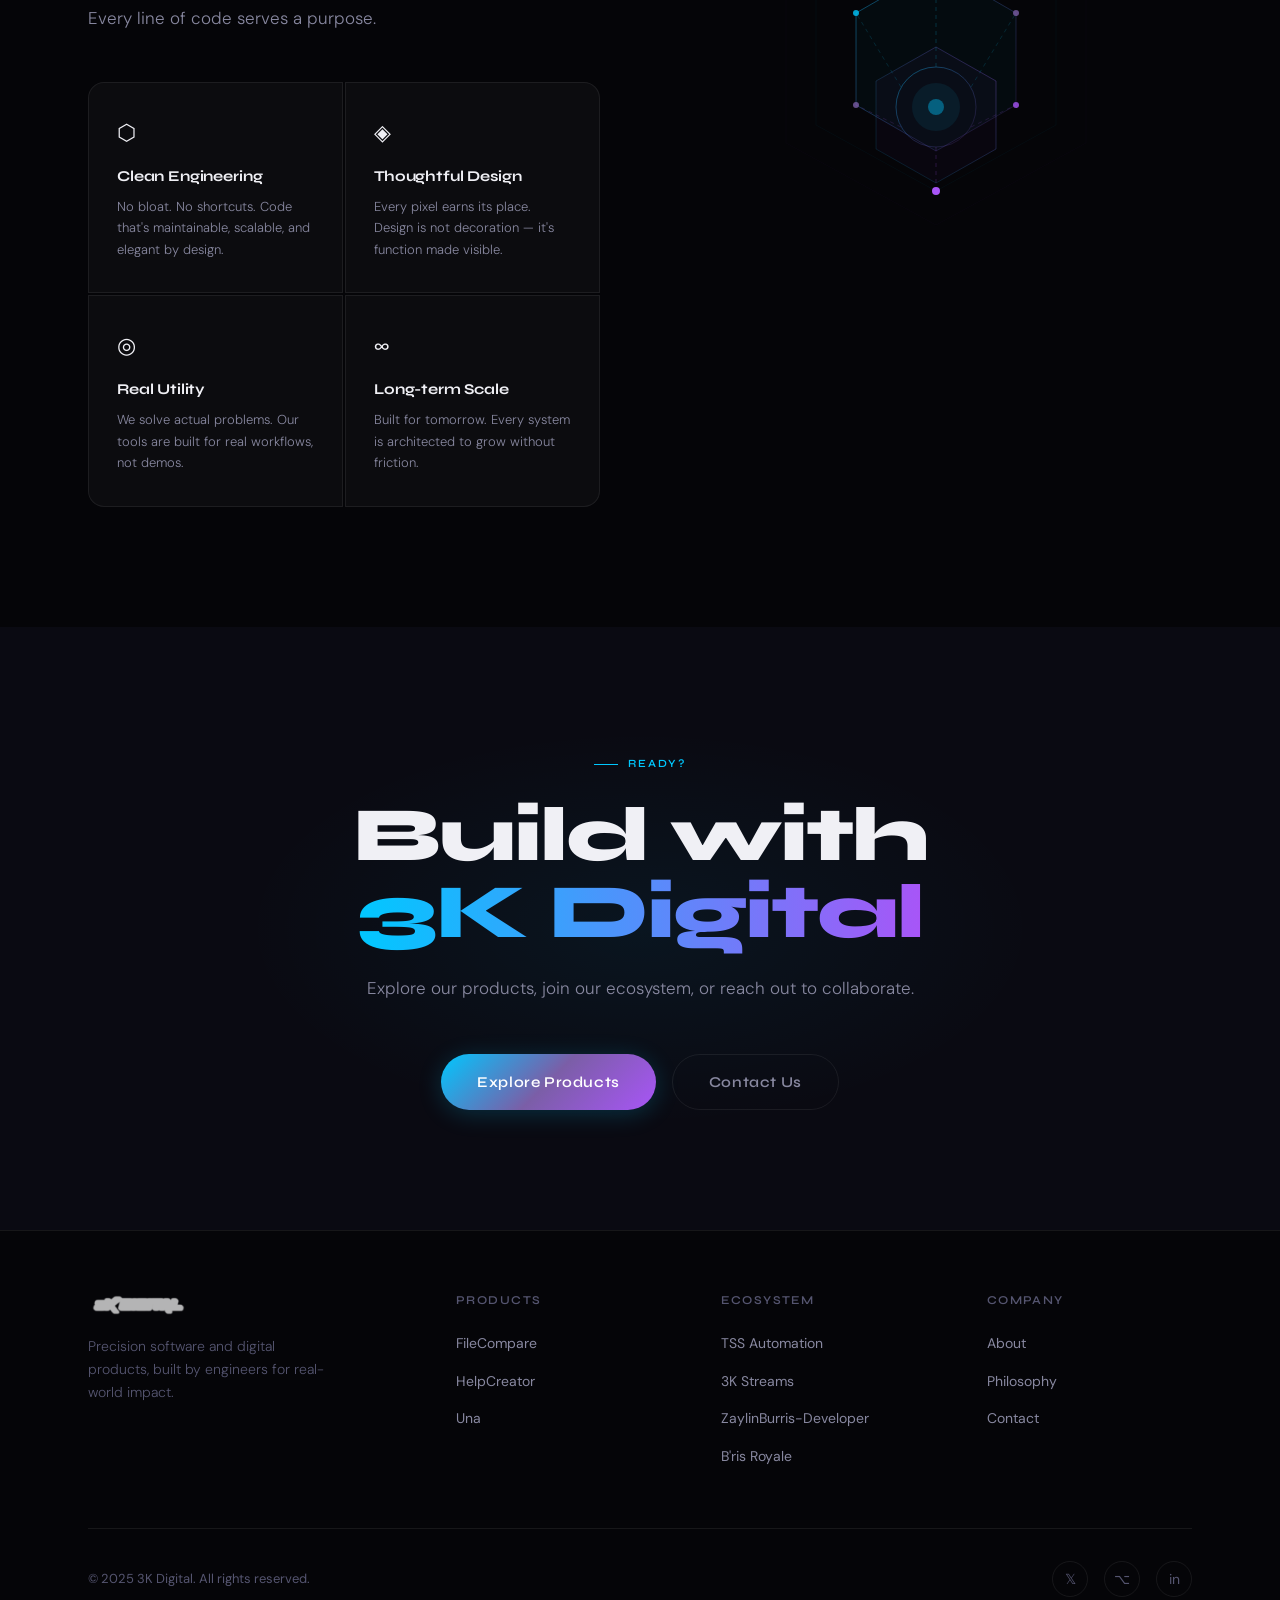
==== commit 8440dbc7: "Added tools store to source. Configured tools on site" ====
--- a/index.html
+++ b/index.html
@@ -94,29 +94,37 @@
     </div>
     <div class="tools-grid">
 
-      <div class="tool-card featured reveal reveal-delay-1">
-        <div class="tool-icon tool-icon-fc">⚡</div>
-        <div class="tool-name">FileCompare</div>
-        <div class="tool-desc">Advanced file comparison tool supporting Excel, Word, TXT, and more. Designed for accuracy, speed, and clarity in data analysis.</div>
-        <a href="#" class="tool-link">Open Tool</a>
-      </div>
-
-      <div class="tool-card featured reveal reveal-delay-2">
-        <div class="tool-icon tool-icon-hc">🛠</div>
-        <div class="tool-name">HelpCreator</div>
-        <div class="tool-desc">Transform formatted documents into structured HTML help files instantly. Built for developers and technical teams.</div>
-        <a href="#" class="tool-link">Open Tool</a>
-      </div>
-
-      <div class="tool-card featured reveal reveal-delay-3">
-          <div class="tool-icon tool-icon-una">
-              <img src="assets/logos/una-logo.png" alt="Una">
-          </div>
-          <div class="tool-name">Una</div>
-          <div class="tool-desc">An intelligent automation and assistance platform designed to streamline workflows, enhance decision-making, and reduce manual effort. Una integrates seamlessly into digital environments to act as a responsive, adaptive layer between users and their systems.</div>
-          <!--<a href="#" class="tool-link">Explore Una</a>-->
-          <span class="eco-badge badge-soon">Coming Soon</span>
-      </div>
+        <div class="tool-card featured reveal reveal-delay-1">
+            <div class="tool-icon tool-icon-fc">⚡</div>
+            <div class="tool-name">FileCompare</div>
+            <div class="tool-desc">Advanced file comparison tool supporting Excel, Word, TXT, and more. Designed for accuracy, speed, and clarity in data analysis.</div>
+            <a href="./tools/filecompare/index.html" class="tool-link">Open Tool</a>
+        </div>
+
+        <div class="tool-card featured reveal reveal-delay-2">
+            <div class="tool-icon tool-icon-hc">🛠</div>
+            <div class="tool-name">HelpCreator</div>
+            <div class="tool-desc">Transform formatted documents into structured HTML help files instantly. Built for developers and technical teams.</div>
+            <!--<a href="#" class="tool-link">Open Tool</a>-->
+            <span class="eco-badge badge-soon">Coming Soon</span>
+        </div>
+
+        <div class="tool-card featured reveal reveal-delay-2">
+            <div class="tool-icon tool-icon-hc">🎵</div>
+            <div class="tool-name">BeatBounce</div>
+            <div class="tool-desc">Convert embedded audio from sources like yt into .mp3 files</div>
+            <a href="./tools/beatbounce/index.html" class="tool-link">Open Tool</a>
+        </div>
+
+        <div class="tool-card featured reveal reveal-delay-3">
+            <div class="tool-icon tool-icon-una">
+                <img src="assets/logos/una-logo.png" alt="Una">
+            </div>
+            <div class="tool-name">Una</div>
+            <div class="tool-desc">An intelligent automation and assistance platform designed to streamline workflows, enhance decision-making, and reduce manual effort. Una integrates seamlessly into digital environments to act as a responsive, adaptive layer between users and their systems.</div>
+            <!--<a href="#" class="tool-link">Explore Una</a>-->
+            <span class="eco-badge badge-soon">Coming Soon</span>
+        </div>
 
     </div>
   </div>
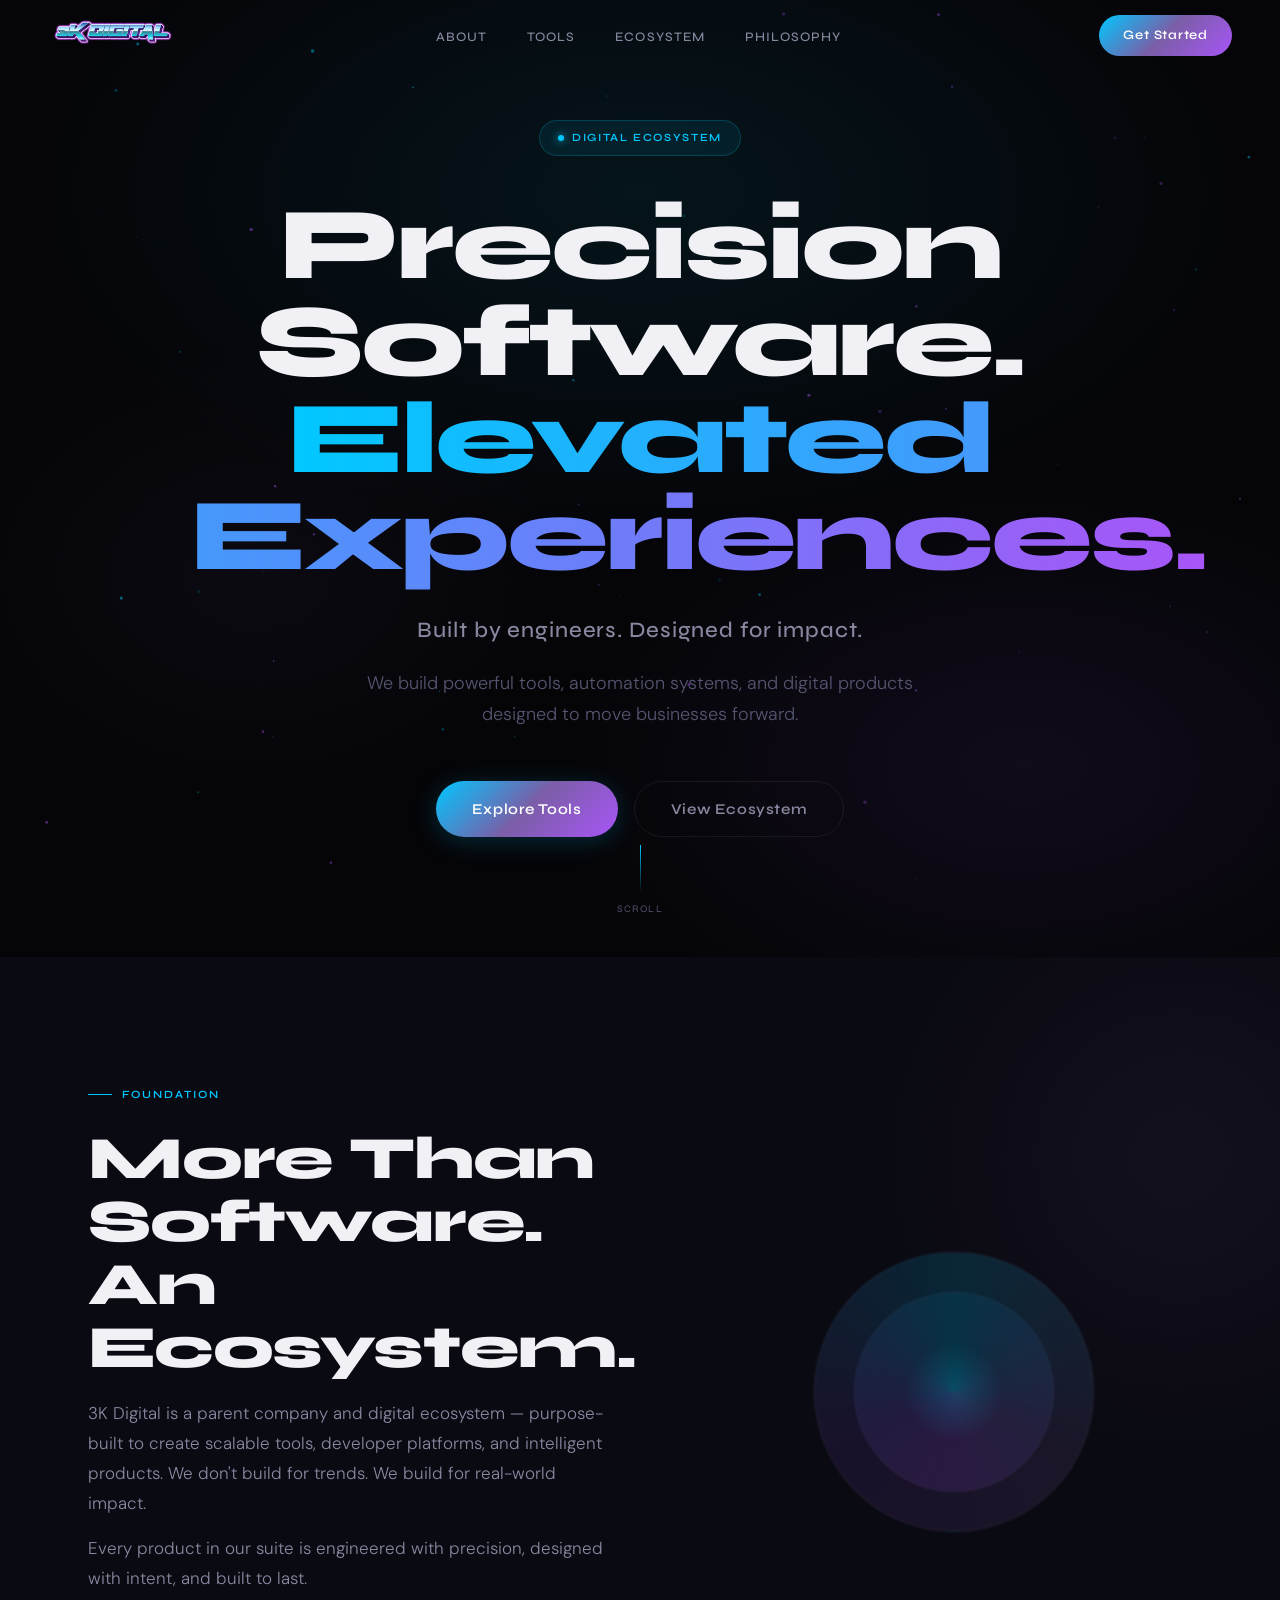
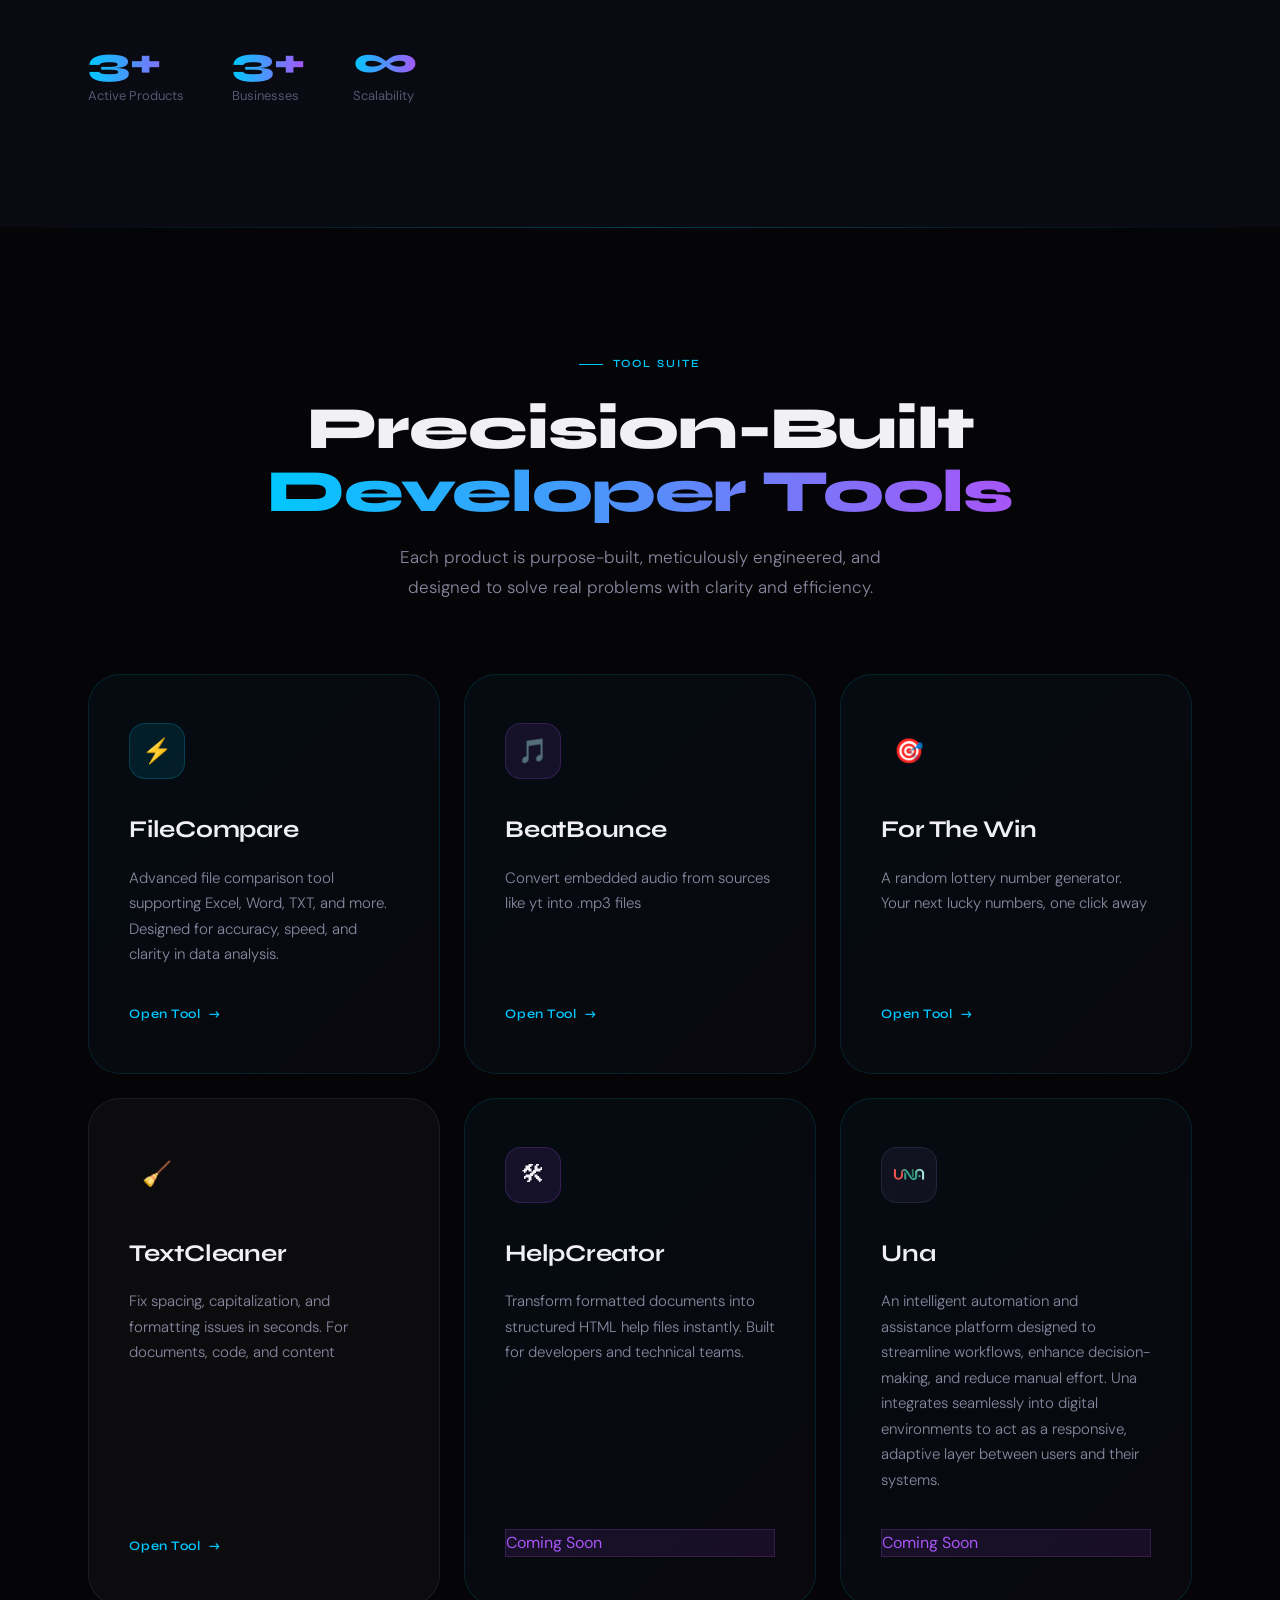
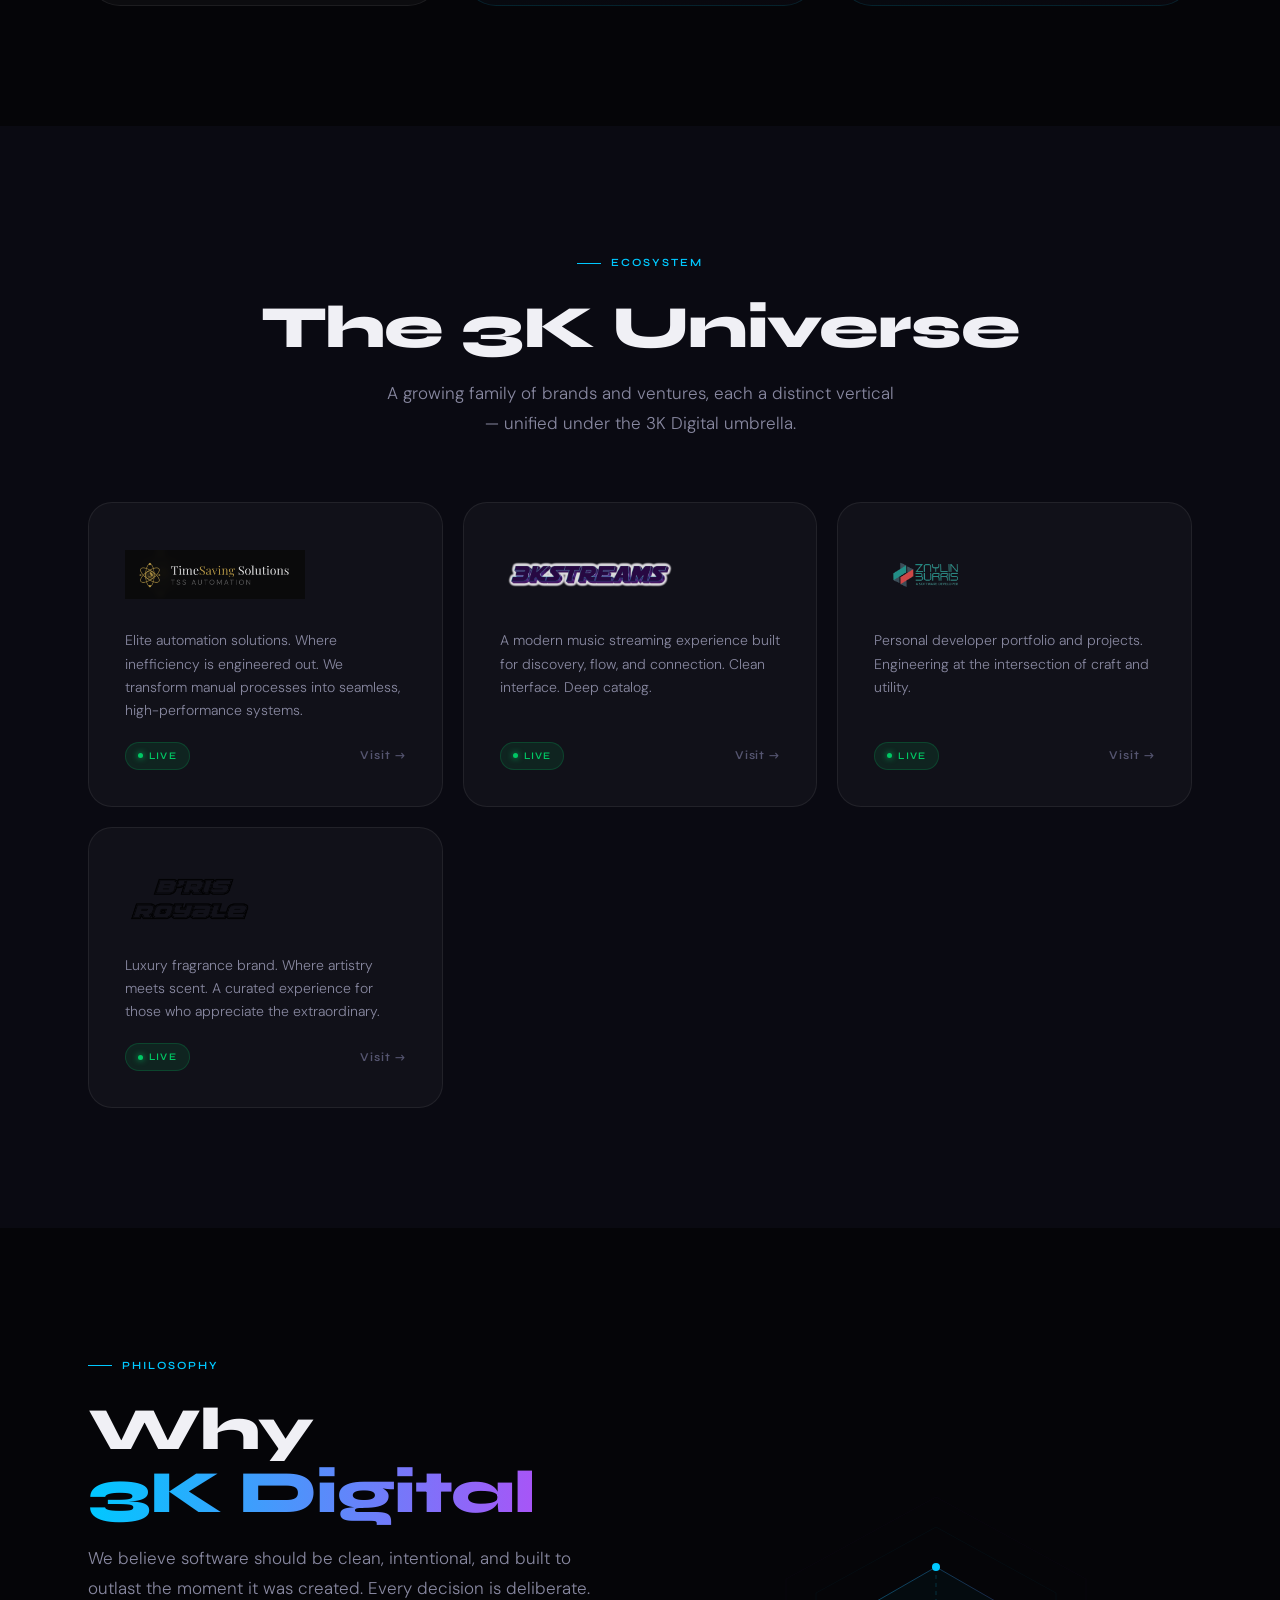
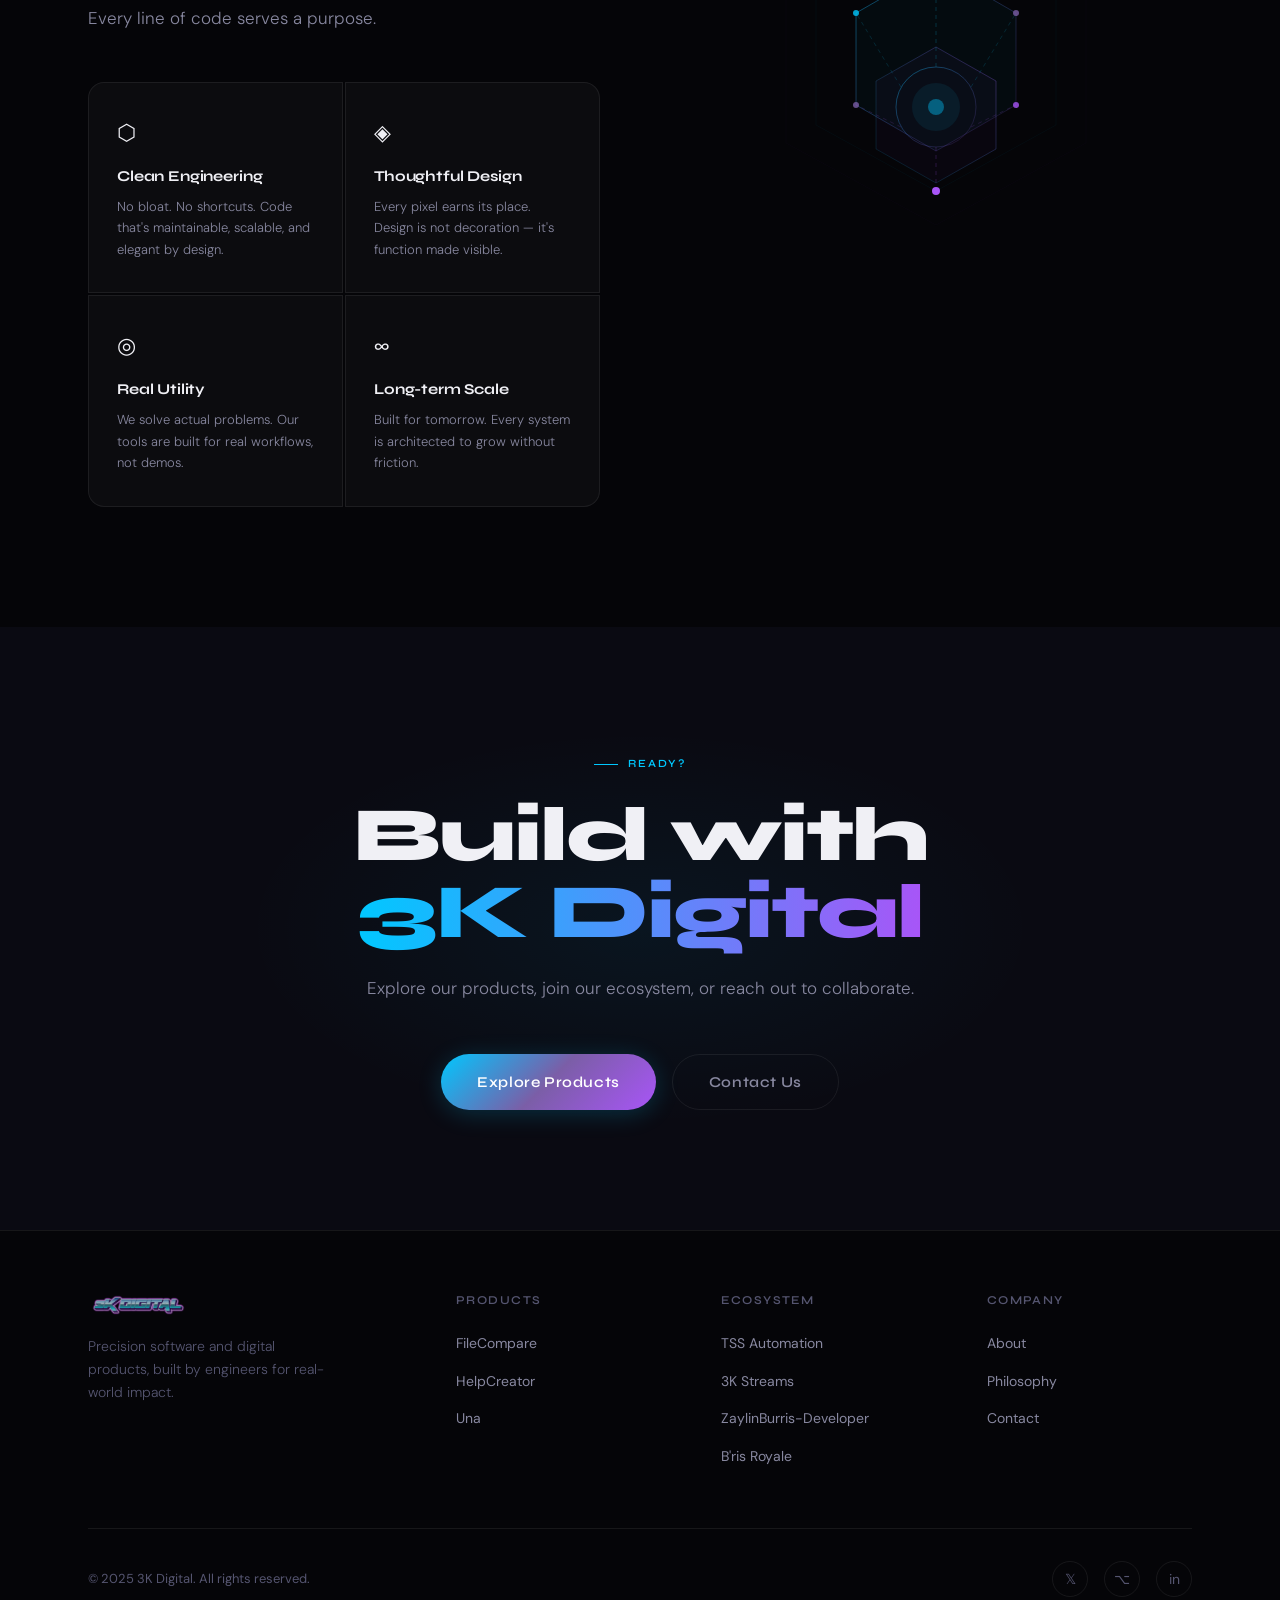
==== commit a1728c9a: "Added forthewin and textcleaner to tool suite" ====
--- a/index.html
+++ b/index.html
@@ -102,18 +102,32 @@
         </div>
 
         <div class="tool-card featured reveal reveal-delay-2">
+            <div class="tool-icon tool-icon-hc">🎵</div>
+            <div class="tool-name">BeatBounce</div>
+            <div class="tool-desc">Convert embedded audio from sources like yt into .mp3 files</div>
+            <a href="./tools/beatbounce/index.html" class="tool-link">Open Tool</a>
+        </div>
+
+        <div class="tool-card featured reveal reveal-delay-2">
+            <div class="tool-icon tool-icon-ftw">🎯</div>
+            <div class="tool-name">For The Win</div>
+            <div class="tool-desc">A random lottery number generator. Your next lucky numbers, one click away</div>
+            <a href="./tools/forthewin/index.html" class="tool-link">Open Tool</a>
+        </div>
+
+        <div class="tool-card reveal reveal-delay-3">
+            <div class="tool-icon tool-icon-tc">🧹</div>
+            <div class="tool-name">TextCleaner</div>
+            <div class="tool-desc">Fix spacing, capitalization, and formatting issues in seconds. For documents, code, and content</div>
+            <a href="./tools/textcleaner/index.html" class="tool-link">Open Tool</a>
+        </div>
+
+        <div class="tool-card featured reveal reveal-delay-2">
             <div class="tool-icon tool-icon-hc">🛠</div>
             <div class="tool-name">HelpCreator</div>
             <div class="tool-desc">Transform formatted documents into structured HTML help files instantly. Built for developers and technical teams.</div>
             <!--<a href="#" class="tool-link">Open Tool</a>-->
             <span class="eco-badge badge-soon">Coming Soon</span>
-        </div>
-
-        <div class="tool-card featured reveal reveal-delay-2">
-            <div class="tool-icon tool-icon-hc">🎵</div>
-            <div class="tool-name">BeatBounce</div>
-            <div class="tool-desc">Convert embedded audio from sources like yt into .mp3 files</div>
-            <a href="./tools/beatbounce/index.html" class="tool-link">Open Tool</a>
         </div>
 
         <div class="tool-card featured reveal reveal-delay-3">
--- a/css/styles.css
+++ b/css/styles.css
@@ -566,7 +566,7 @@
 /* ─── FOOTER ─── */
 footer { border-top: 1px solid var(--border); padding: 60px 0 40px; }
 .footer-grid { display: grid; grid-template-columns: 1.5fr 1fr 1fr 1fr; gap: 60px; margin-bottom: 60px; }
-.footer-brand img { height: 28px; width: auto; margin-bottom: 16px; display: block; filter: brightness(0) invert(1); opacity: 0.7; }
+.footer-brand img { height: 28px; width: auto; margin-bottom: 16px; display: block; opacity: 0.7; }
 .footer-brand p { font-size: 14px; color: var(--text-muted); line-height: 1.65; font-weight: 300; max-width: 240px; }
 .footer-col h4 { font-family: var(--font-display); font-size: 12px; font-weight: 600; letter-spacing: 0.12em; text-transform: uppercase; color: var(--text-muted); margin-bottom: 20px; }
 .footer-col ul { list-style: none; display: flex; flex-direction: column; gap: 12px; }
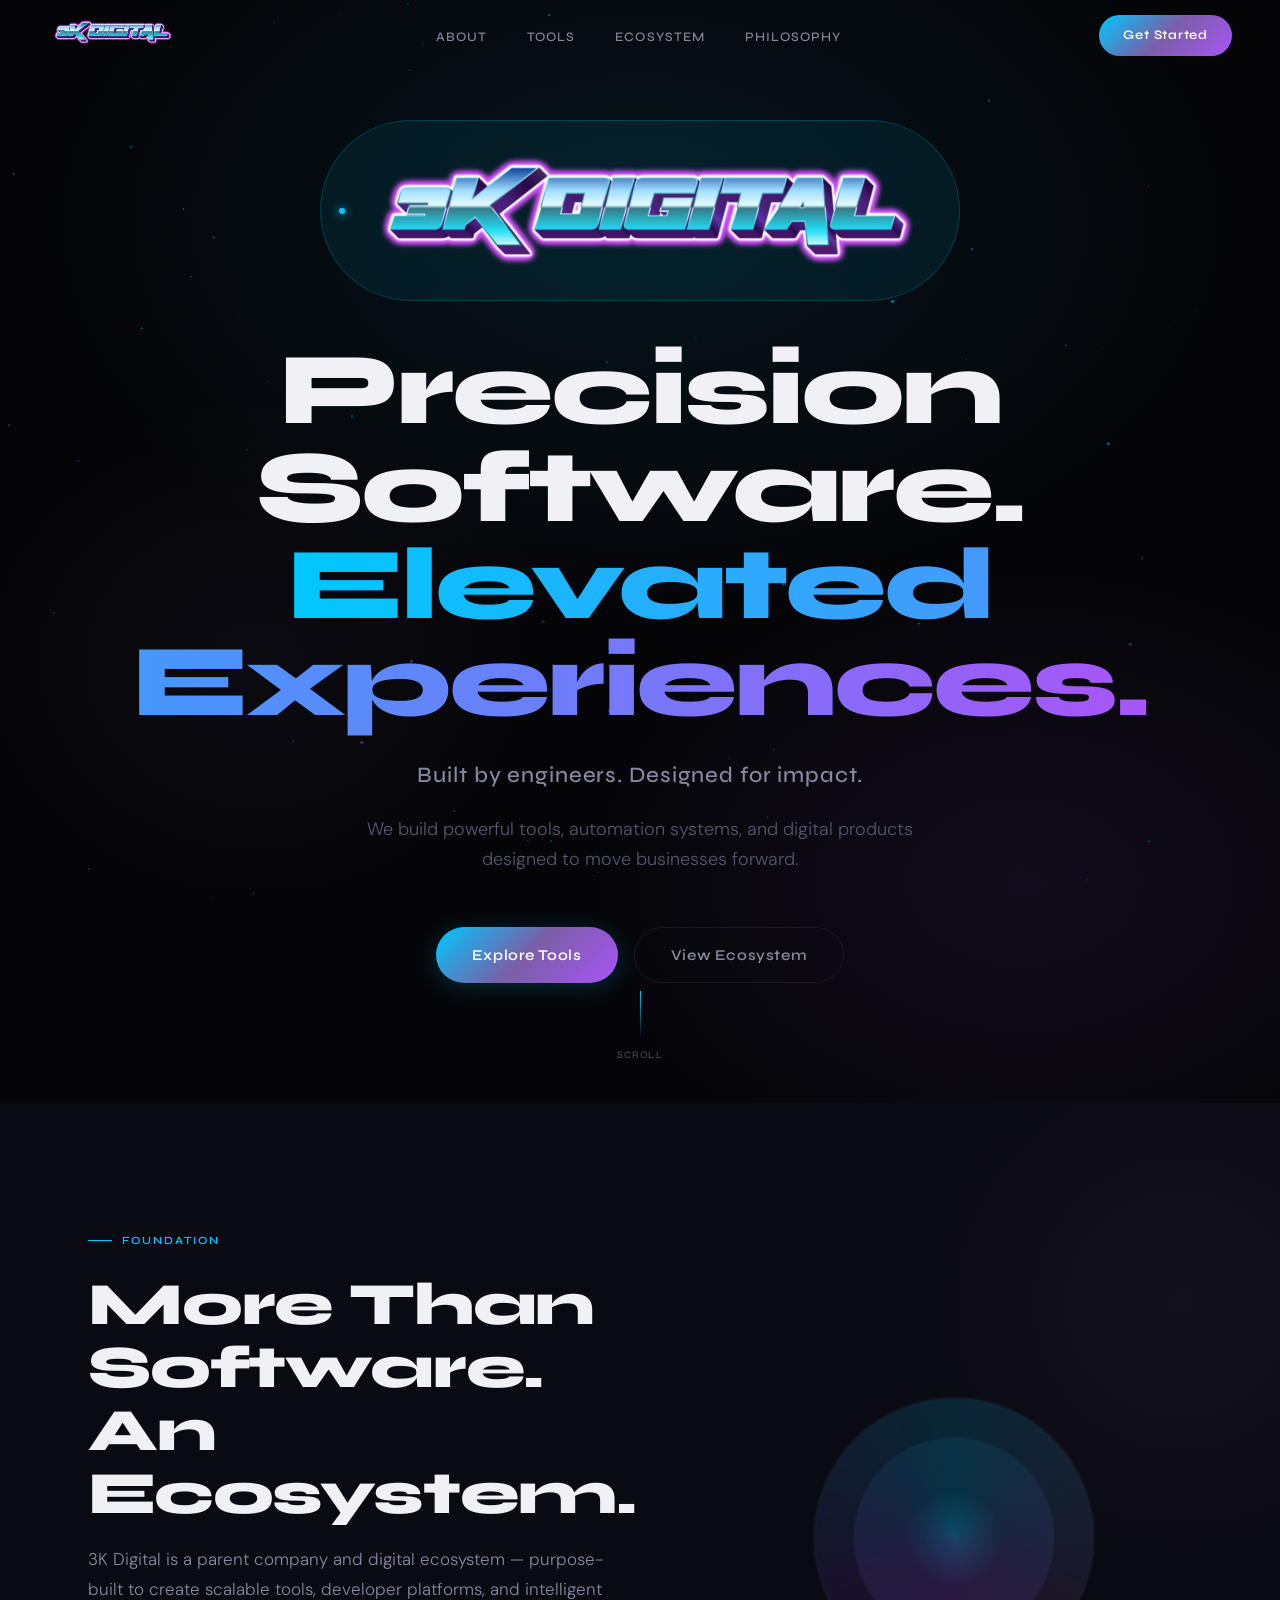
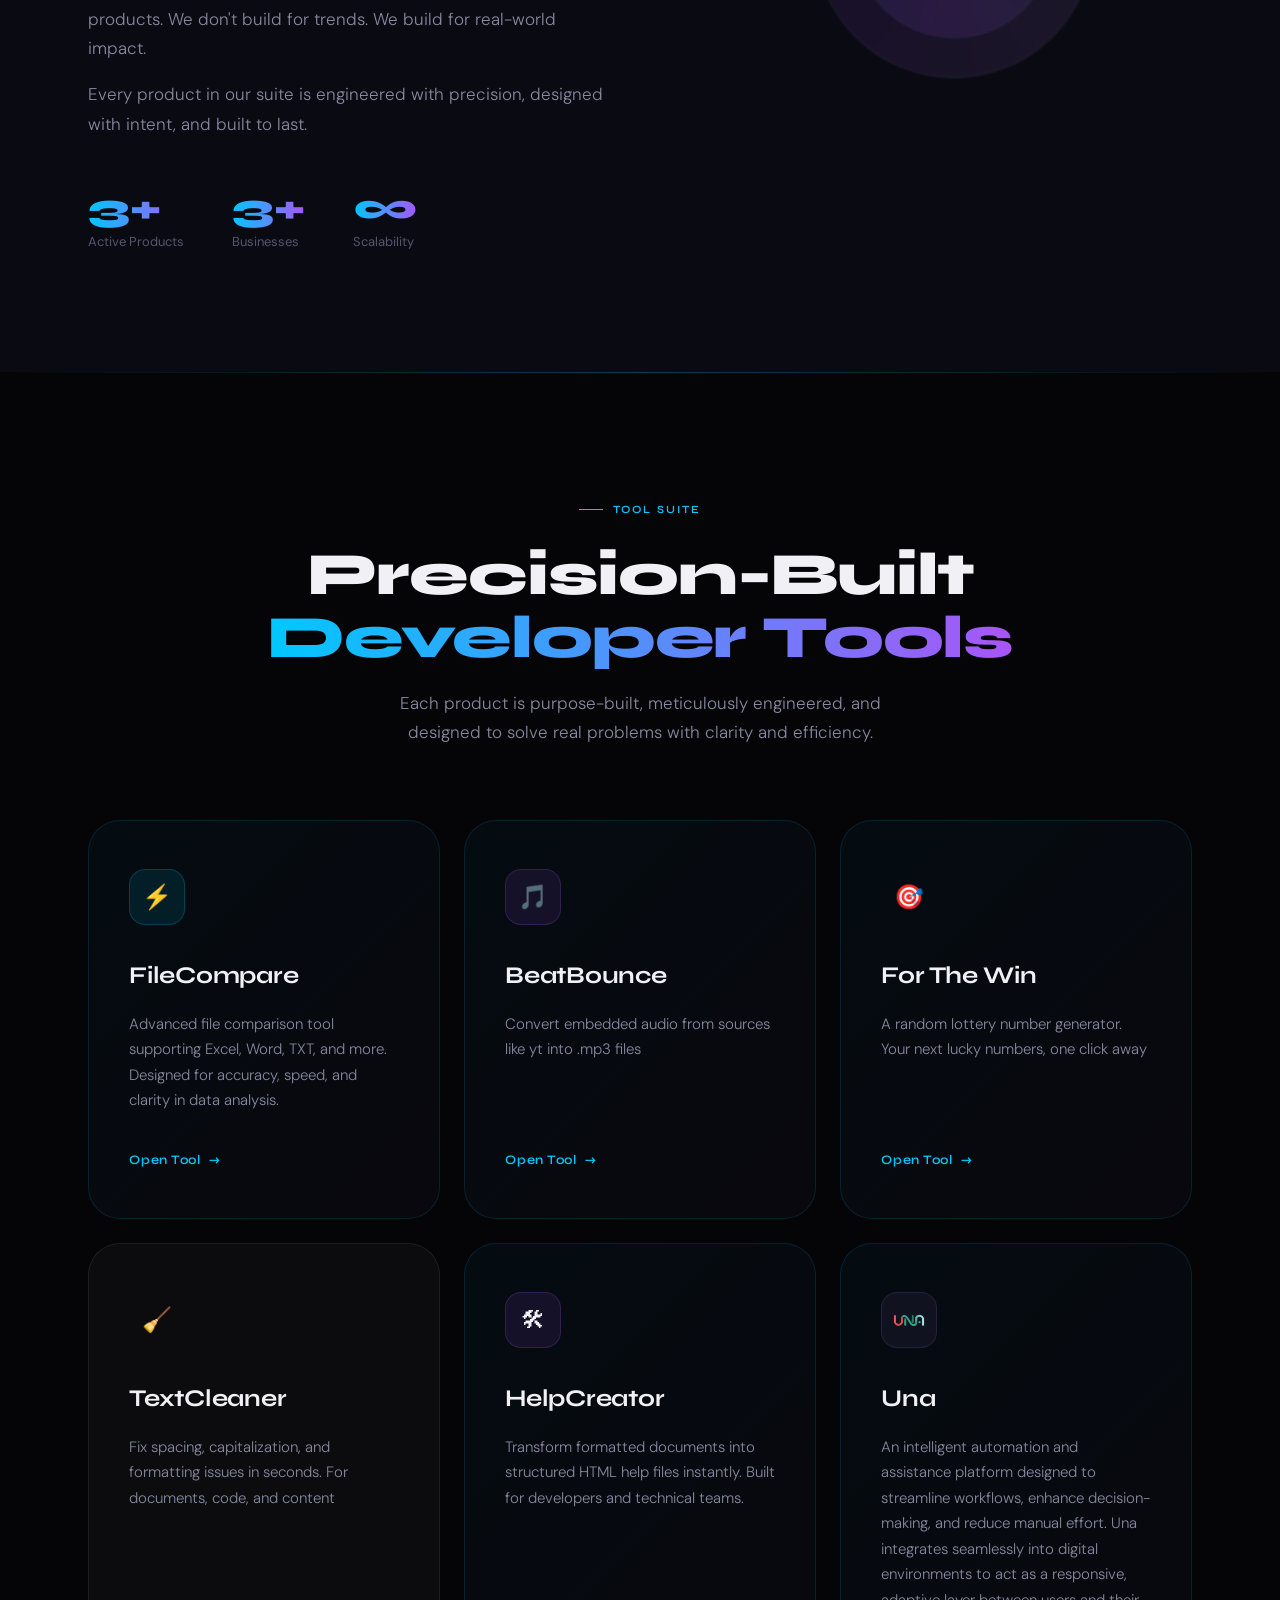
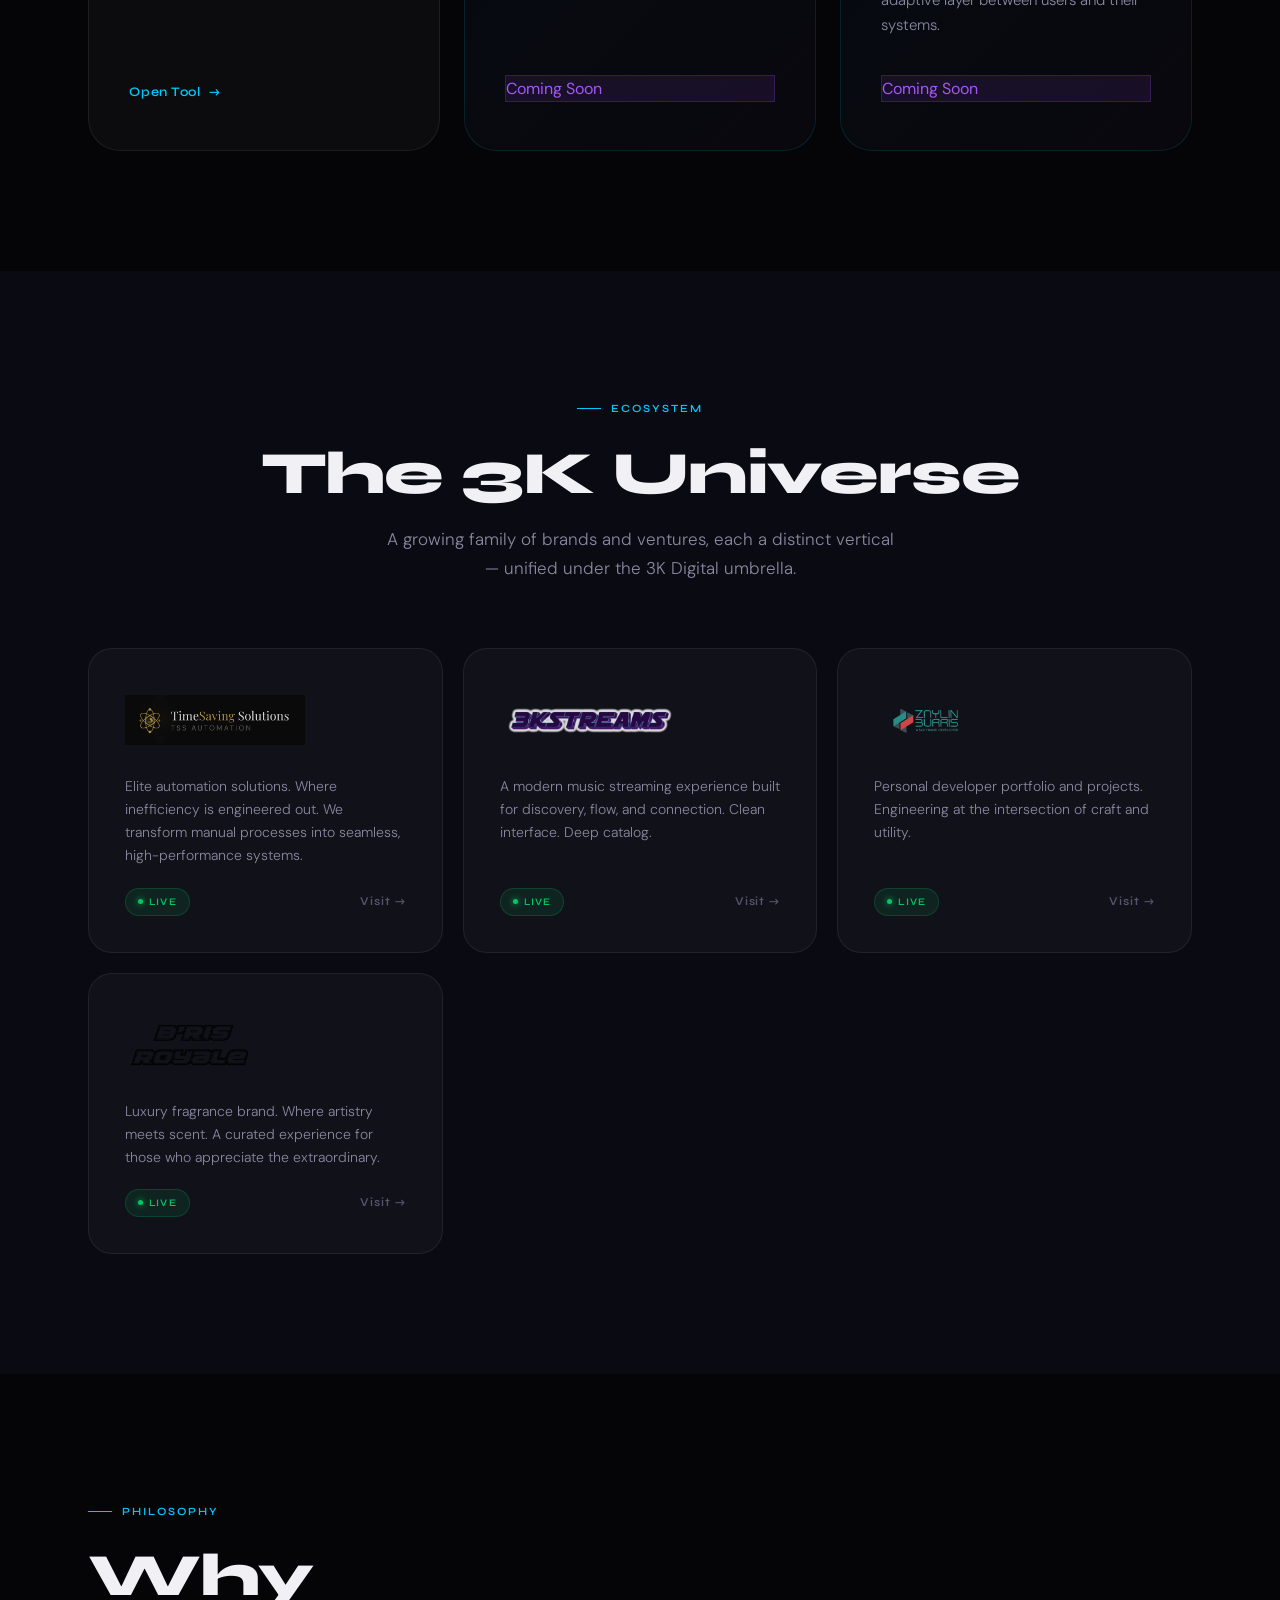
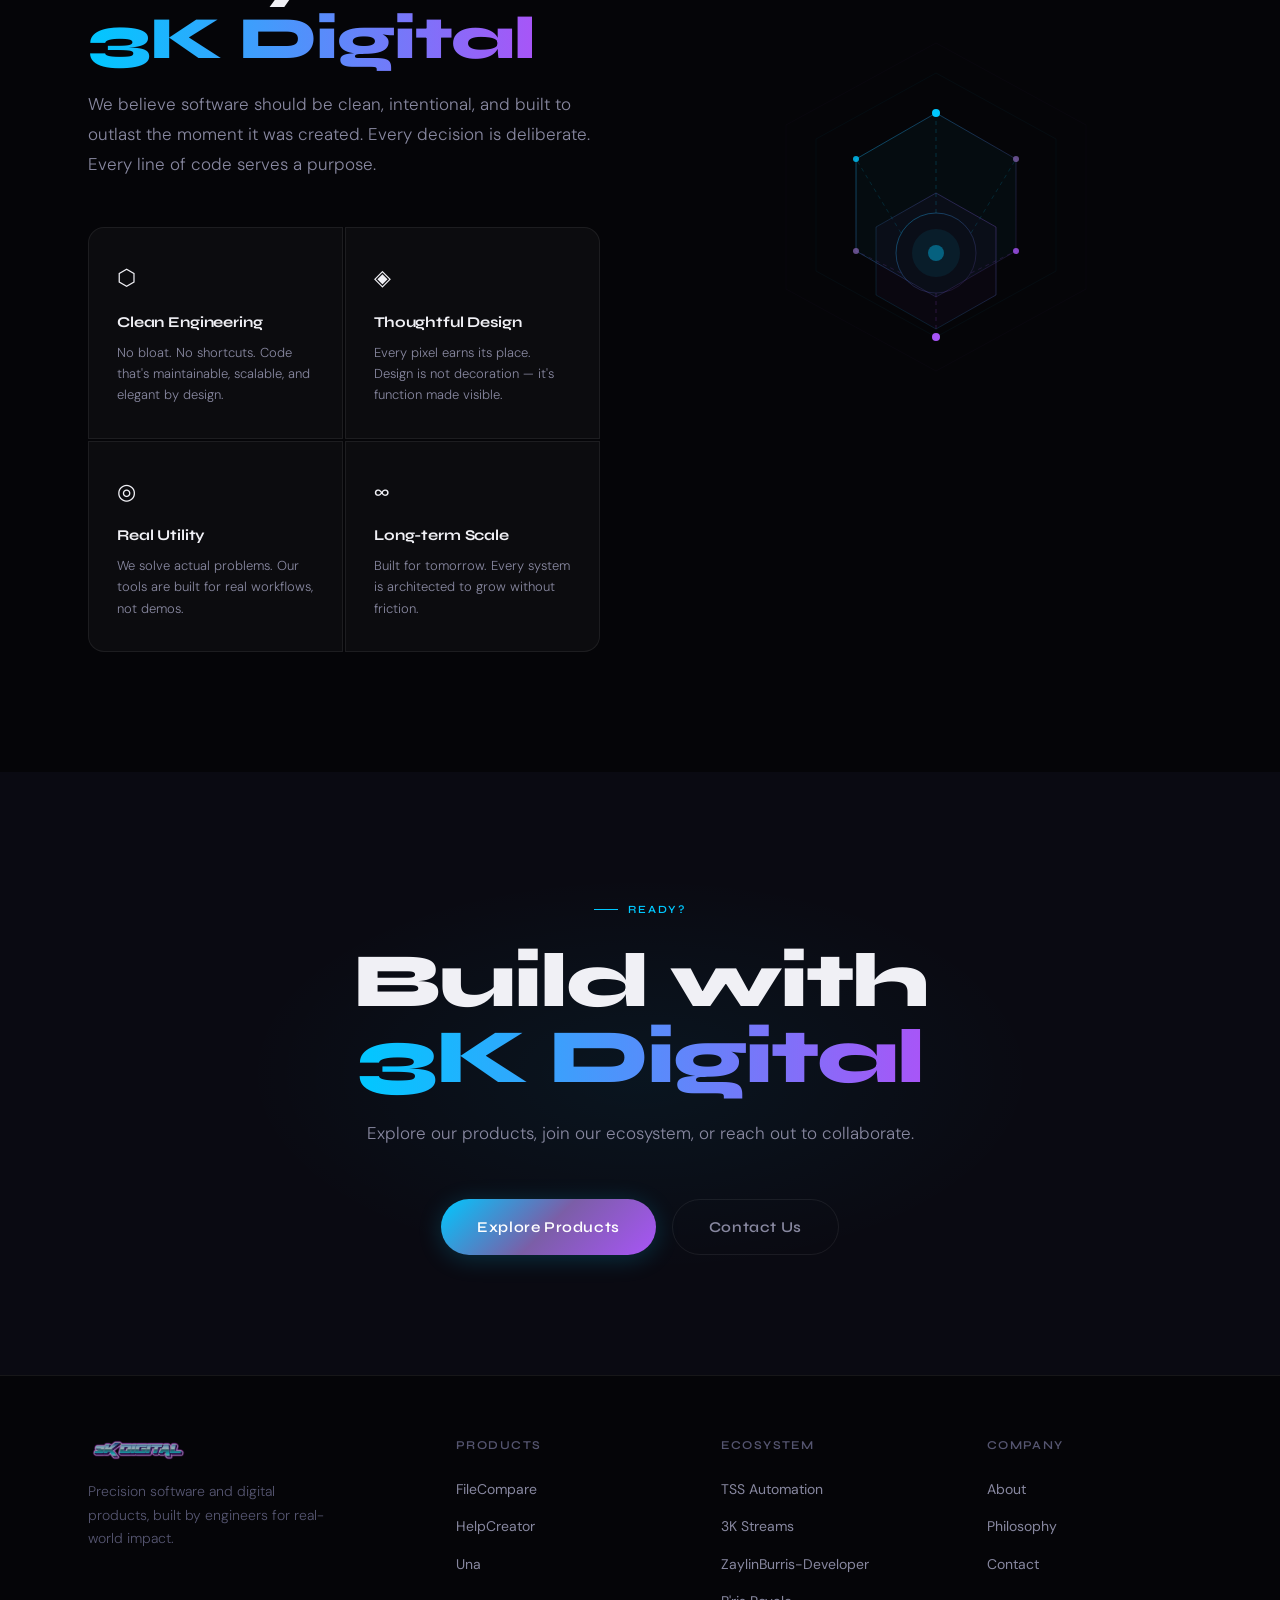
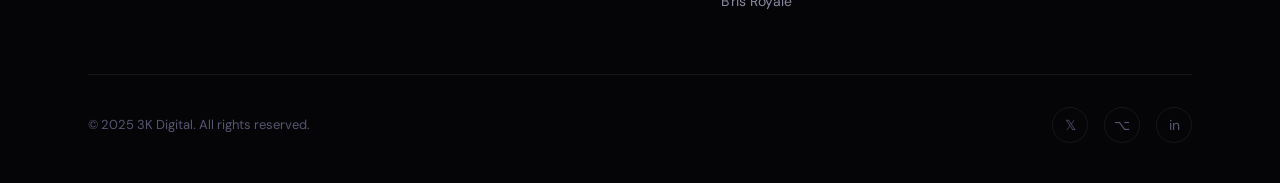
==== commit ed11179d: "Change hero-badge to feature brand logo. Updated contact info" ====
--- a/index.html
+++ b/index.html
@@ -14,7 +14,8 @@
 <!-- NAVIGATION -->
 <nav id="navbar">
   <a class="nav-logo" href="#">
-    <img src="assets/logos/3k-digital-logo.png" alt="3K Digital">
+    <img src="assets/logos/3k-digital-logo.png"
+         alt="3K Digital">
   </a>
   <ul class="nav-links">
     <li><a href="#about">About</a></li>
@@ -33,7 +34,12 @@
   <div class="hero-bg"></div>
   <canvas id="hero-canvas"></canvas>
   <div class="hero-content">
-    <div class="hero-badge">Digital Ecosystem</div>
+    <!--<div class="hero-badge">Digital Ecosystem</div>-->
+    <div class="hero-badge">
+      <img src="assets/logos/3k-digital-logo.png"
+           alt="3K Digital"
+           style="width: 46vw; height: auto;">
+    </div>
     <h1 class="hero-title">
       Precision Software.<br>
       <span class="gradient-text">Elevated Experiences.</span>
@@ -287,7 +293,7 @@
       <p class="cta-sub">Explore our products, join our ecosystem, or reach out to collaborate.</p>
       <div class="cta-actions">
         <a href="#tools" class="btn-primary">Explore Products</a>
-        <a href="mailto:zaylinburris@gmail.com" class="btn-ghost">Contact Us</a>
+        <a href="mailto:info@3k-digital.org" class="btn-ghost">Contact Us</a>
       </div>
     </div>
   </div>
--- a/css/styles.css
+++ b/css/styles.css
@@ -130,7 +130,7 @@
     radial-gradient(ellipse 60% 50% at 80% 80%, rgba(168,85,247,0.08) 0%, transparent 60%),
     radial-gradient(ellipse 40% 40% at 20% 60%, rgba(123,94,167,0.06) 0%, transparent 60%);
 }
-.hero-content { position: relative; z-index: 1; max-width: 900px; }
+.hero-content { position: relative; z-index: 1; /*max-width: 900px;*/ }
 
 .hero-badge {
   display: inline-flex;
@@ -161,7 +161,7 @@
 
 h1.hero-title {
   font-family: var(--font-display);
-  font-size: clamp(52px, 8vw, 108px);
+  font-size: clamp(2.6rem, 8vw, 8rem);
   font-weight: 800;
   line-height: 0.95;
   letter-spacing: -0.03em;
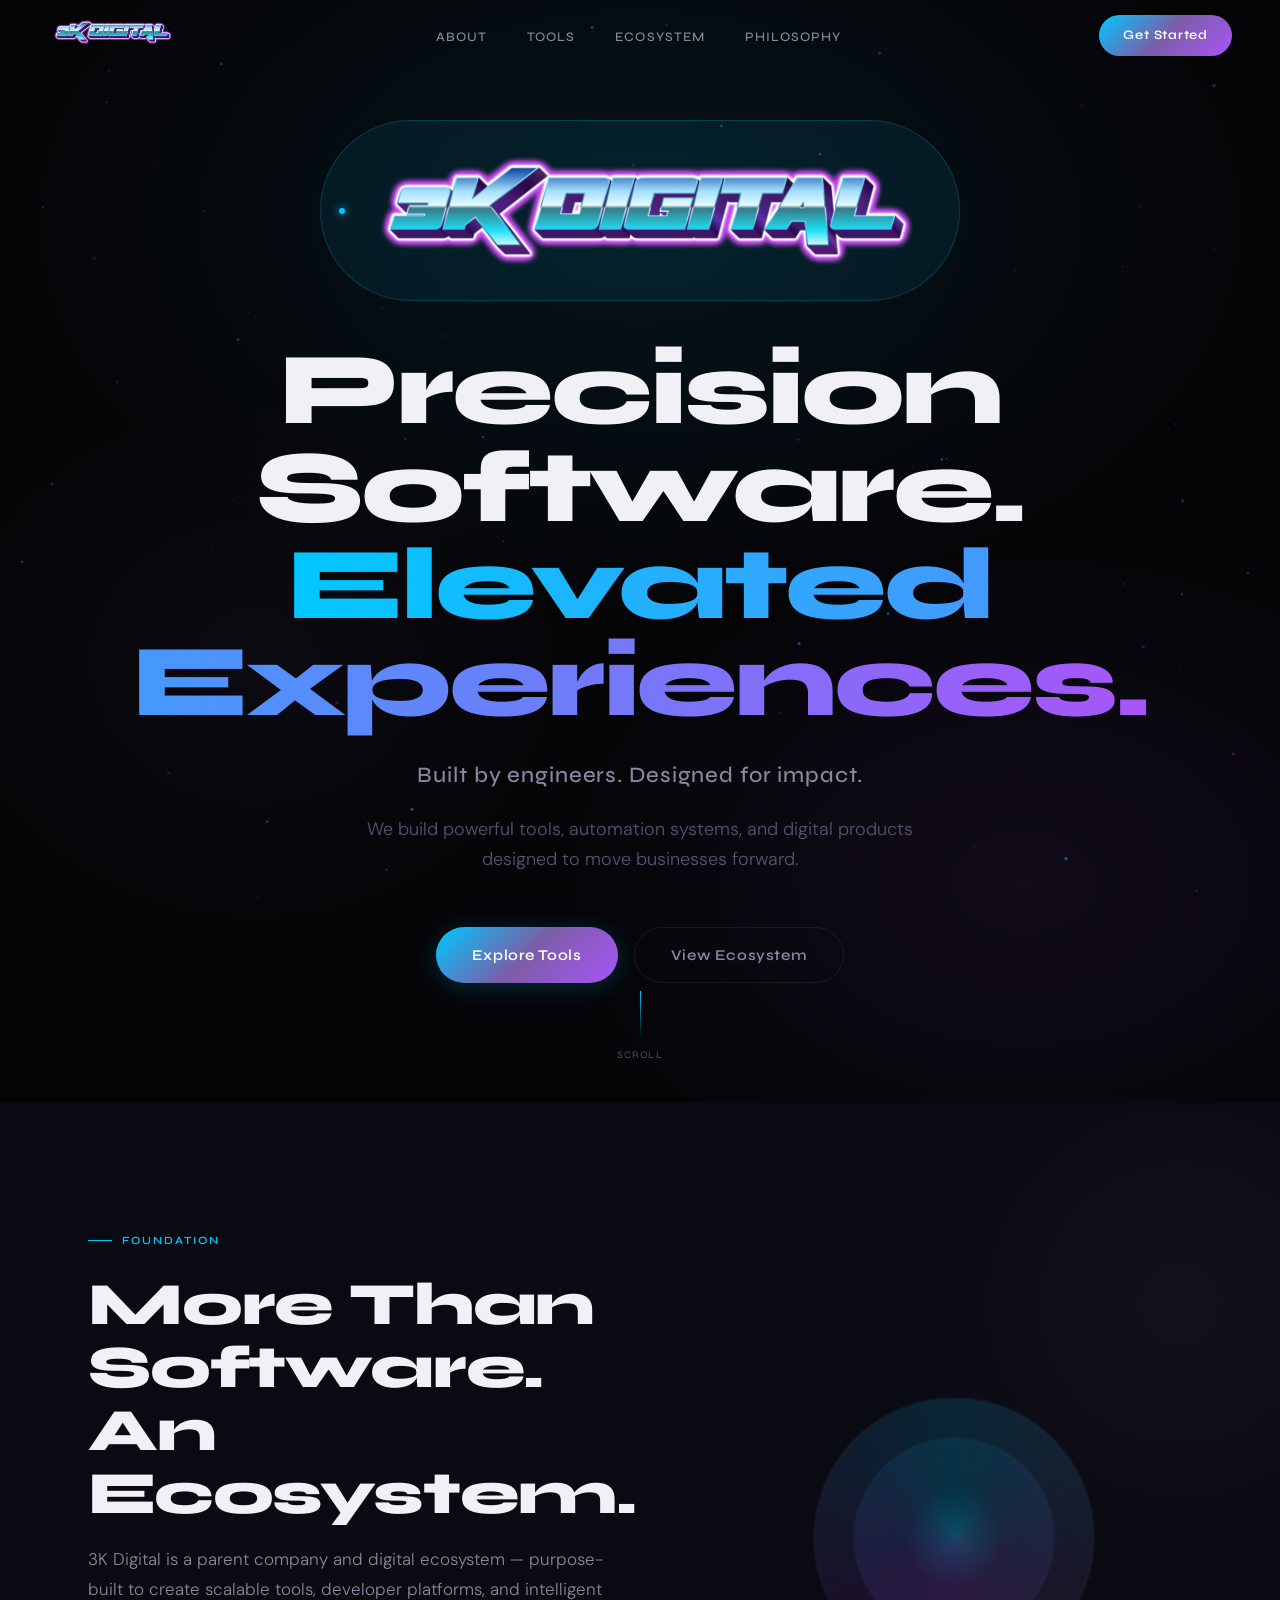
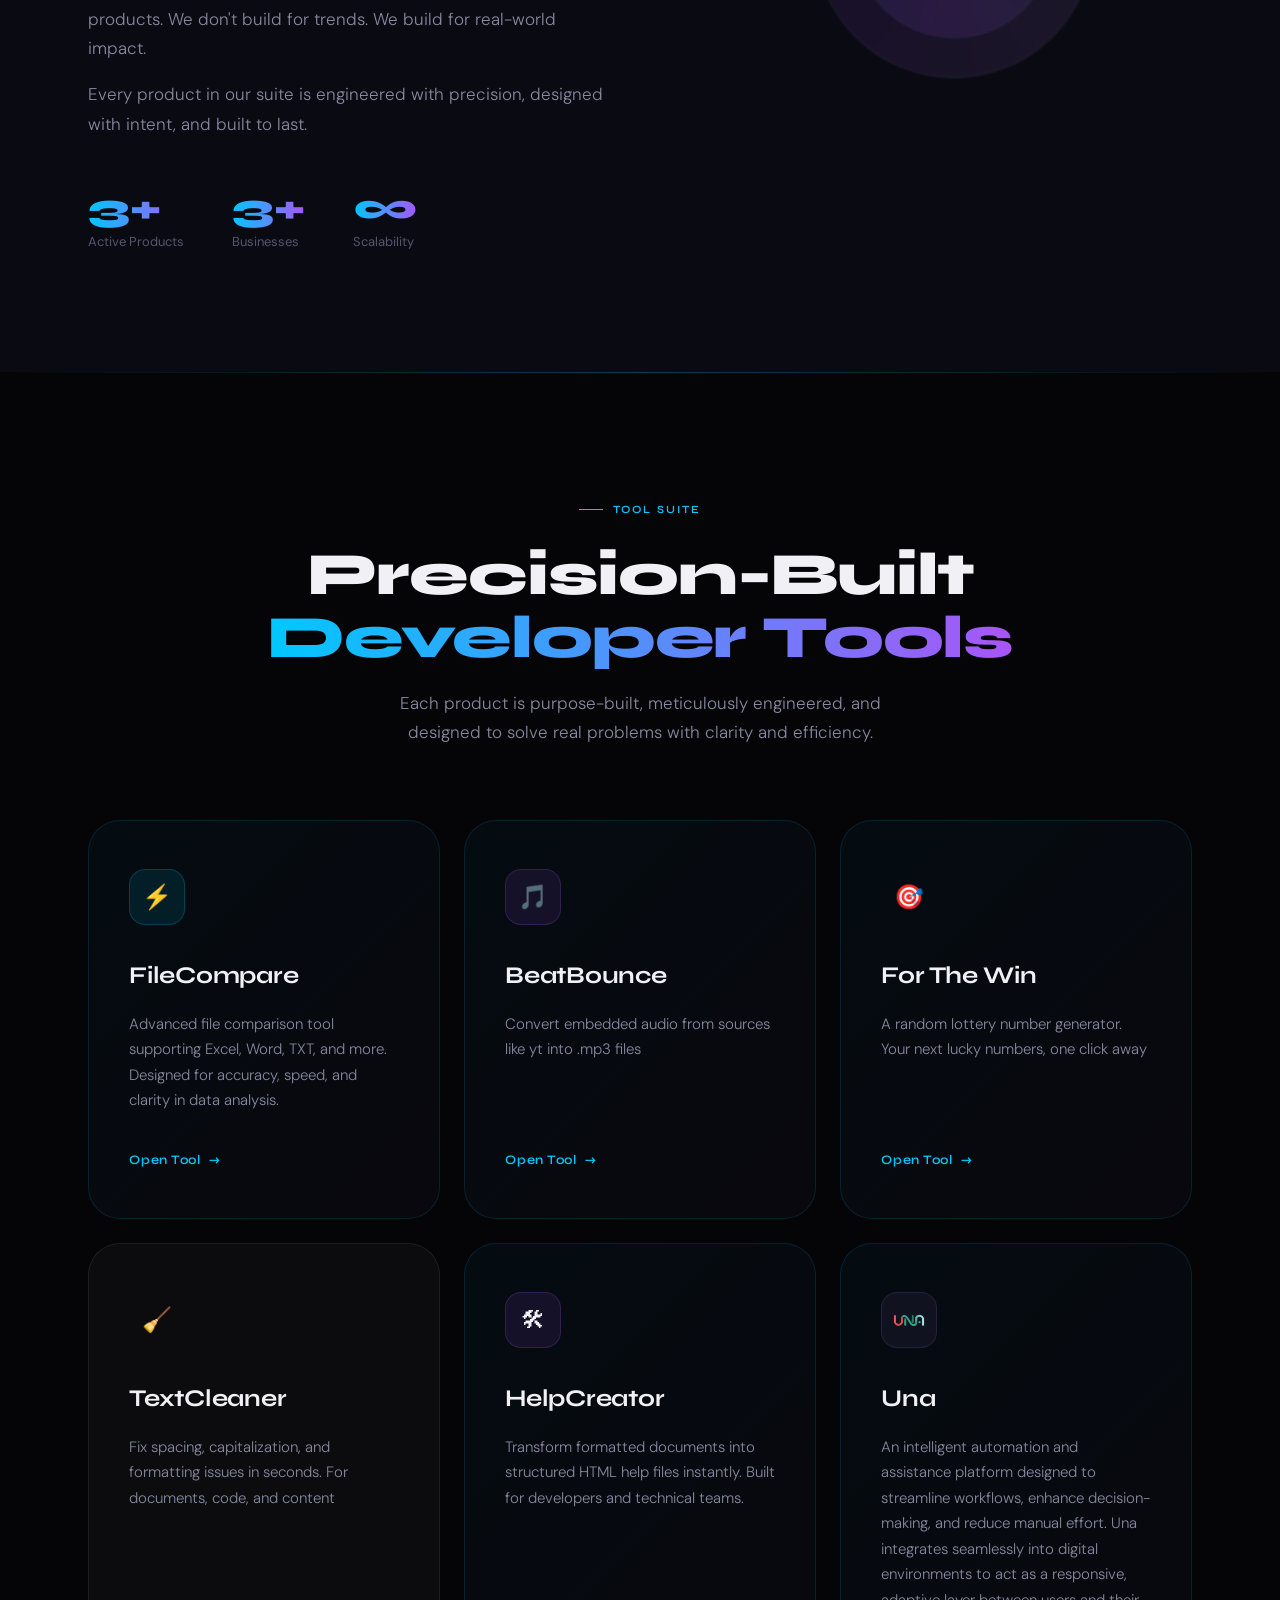
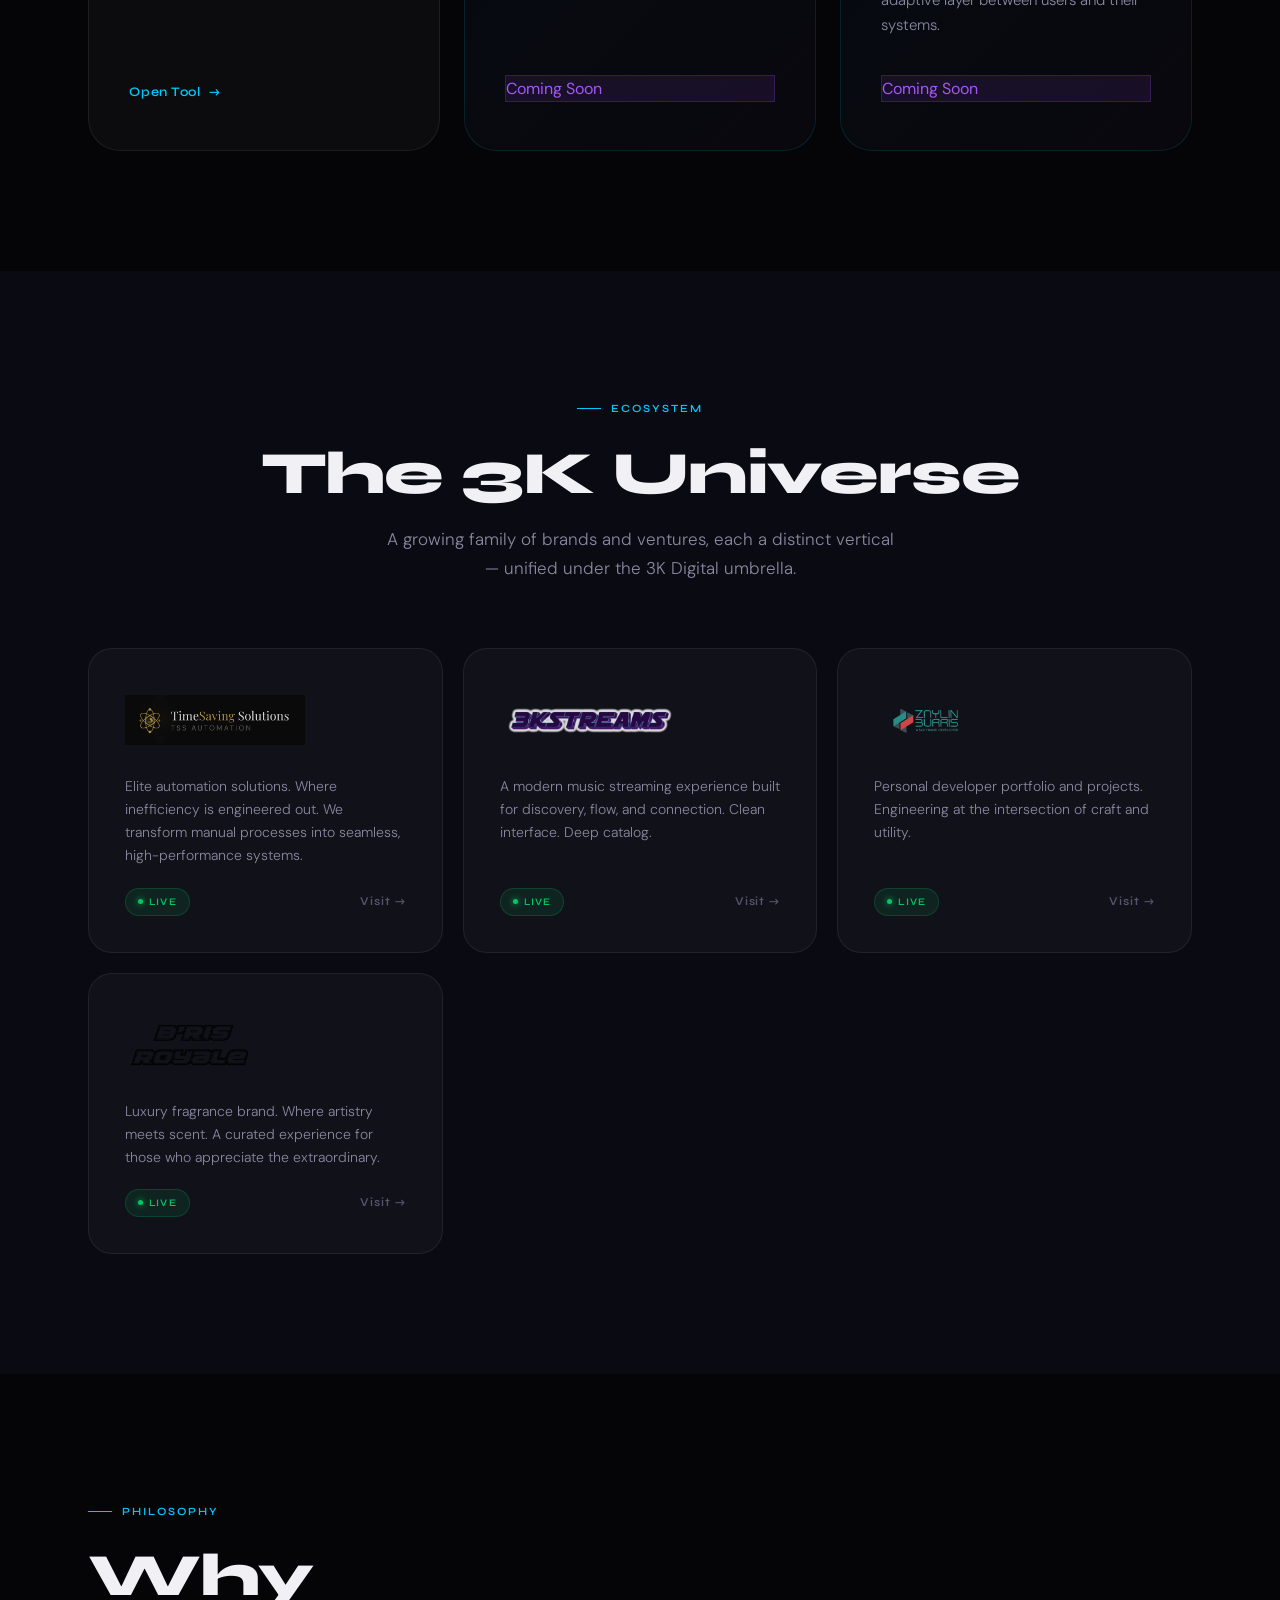
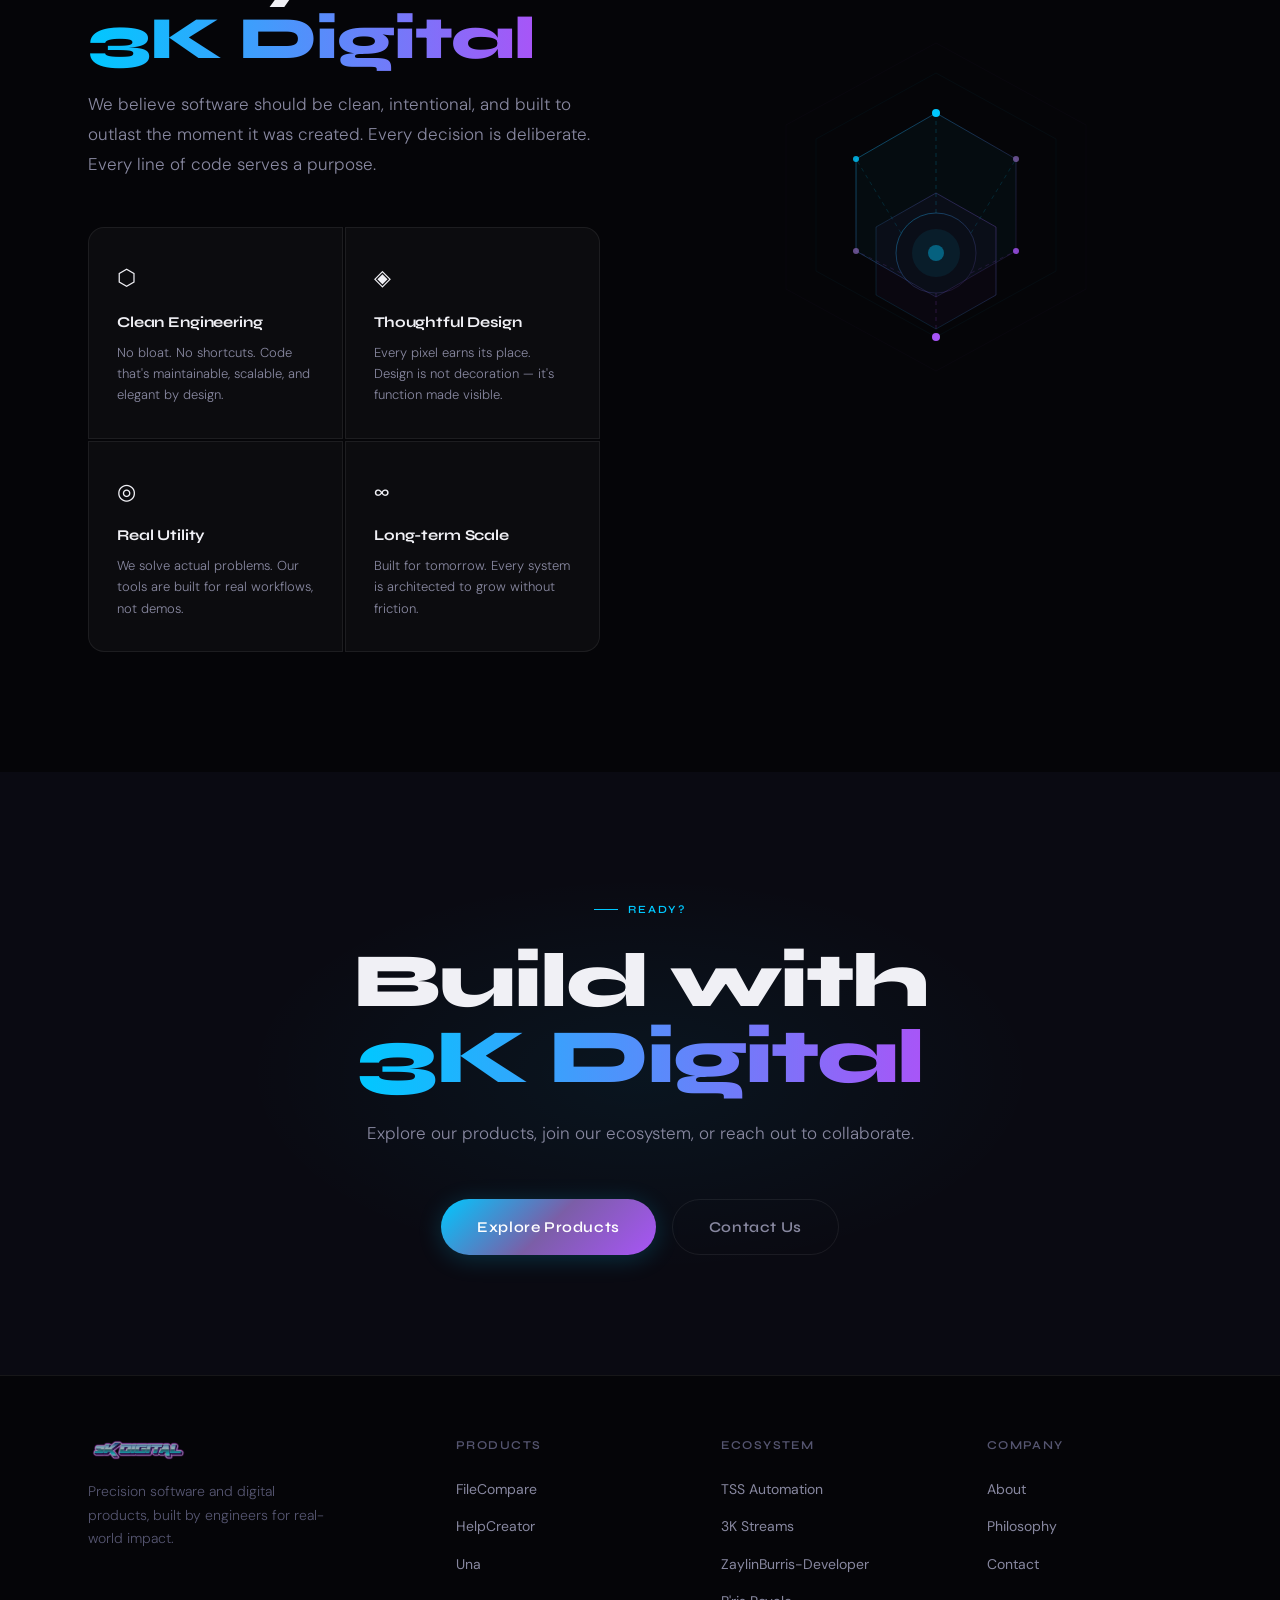
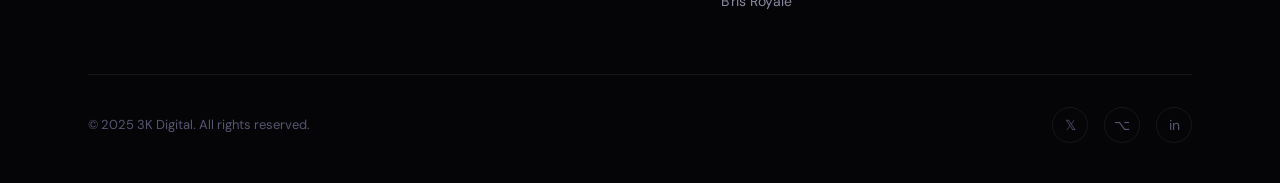
==== commit d50c5e88: "updated 1 missed contact info location" ====
--- a/index.html
+++ b/index.html
@@ -331,7 +331,7 @@
         <ul>
           <li><a href="#about">About</a></li>
           <li><a href="#philosophy">Philosophy</a></li>
-          <li><a href="mailto:zaylinburris@gmail.com">Contact</a></li>
+          <li><a href="mailto:info@3k-digital.org">Contact</a></li>
         </ul>
       </div>
     </div>
